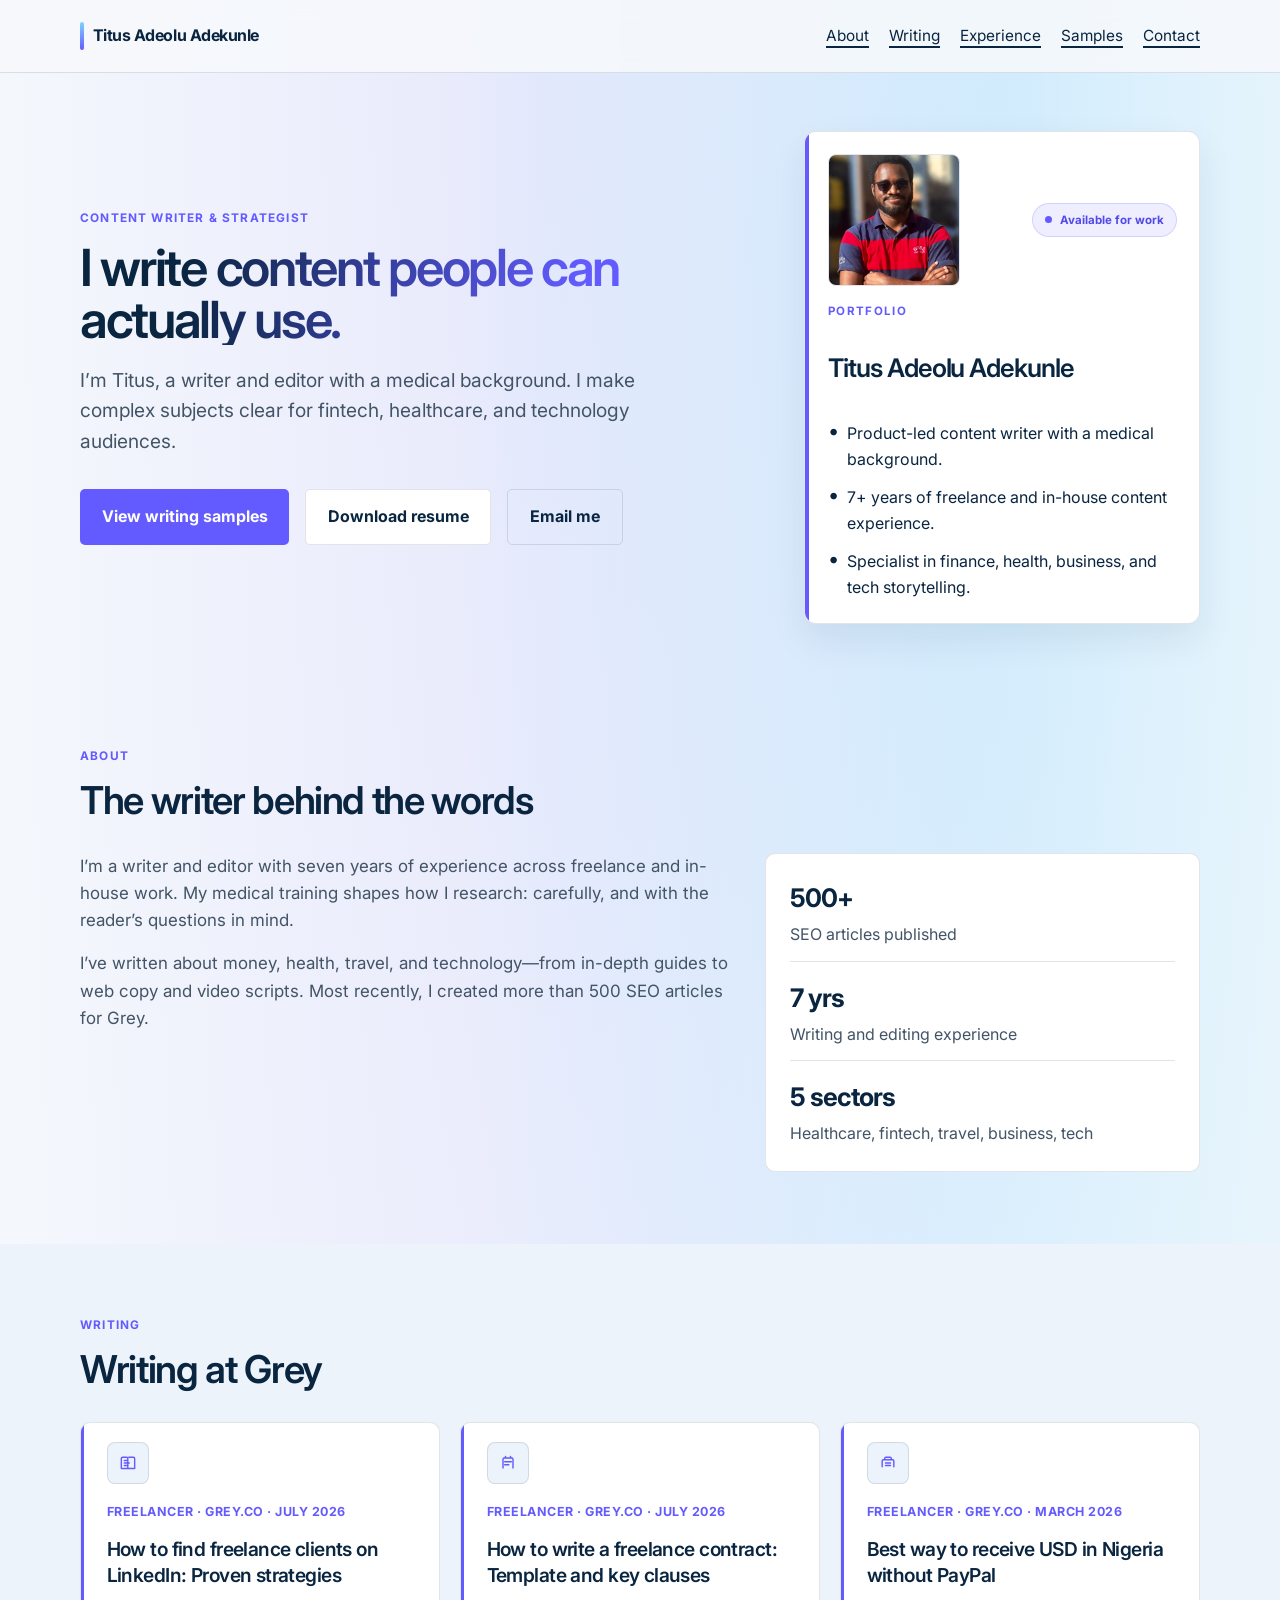
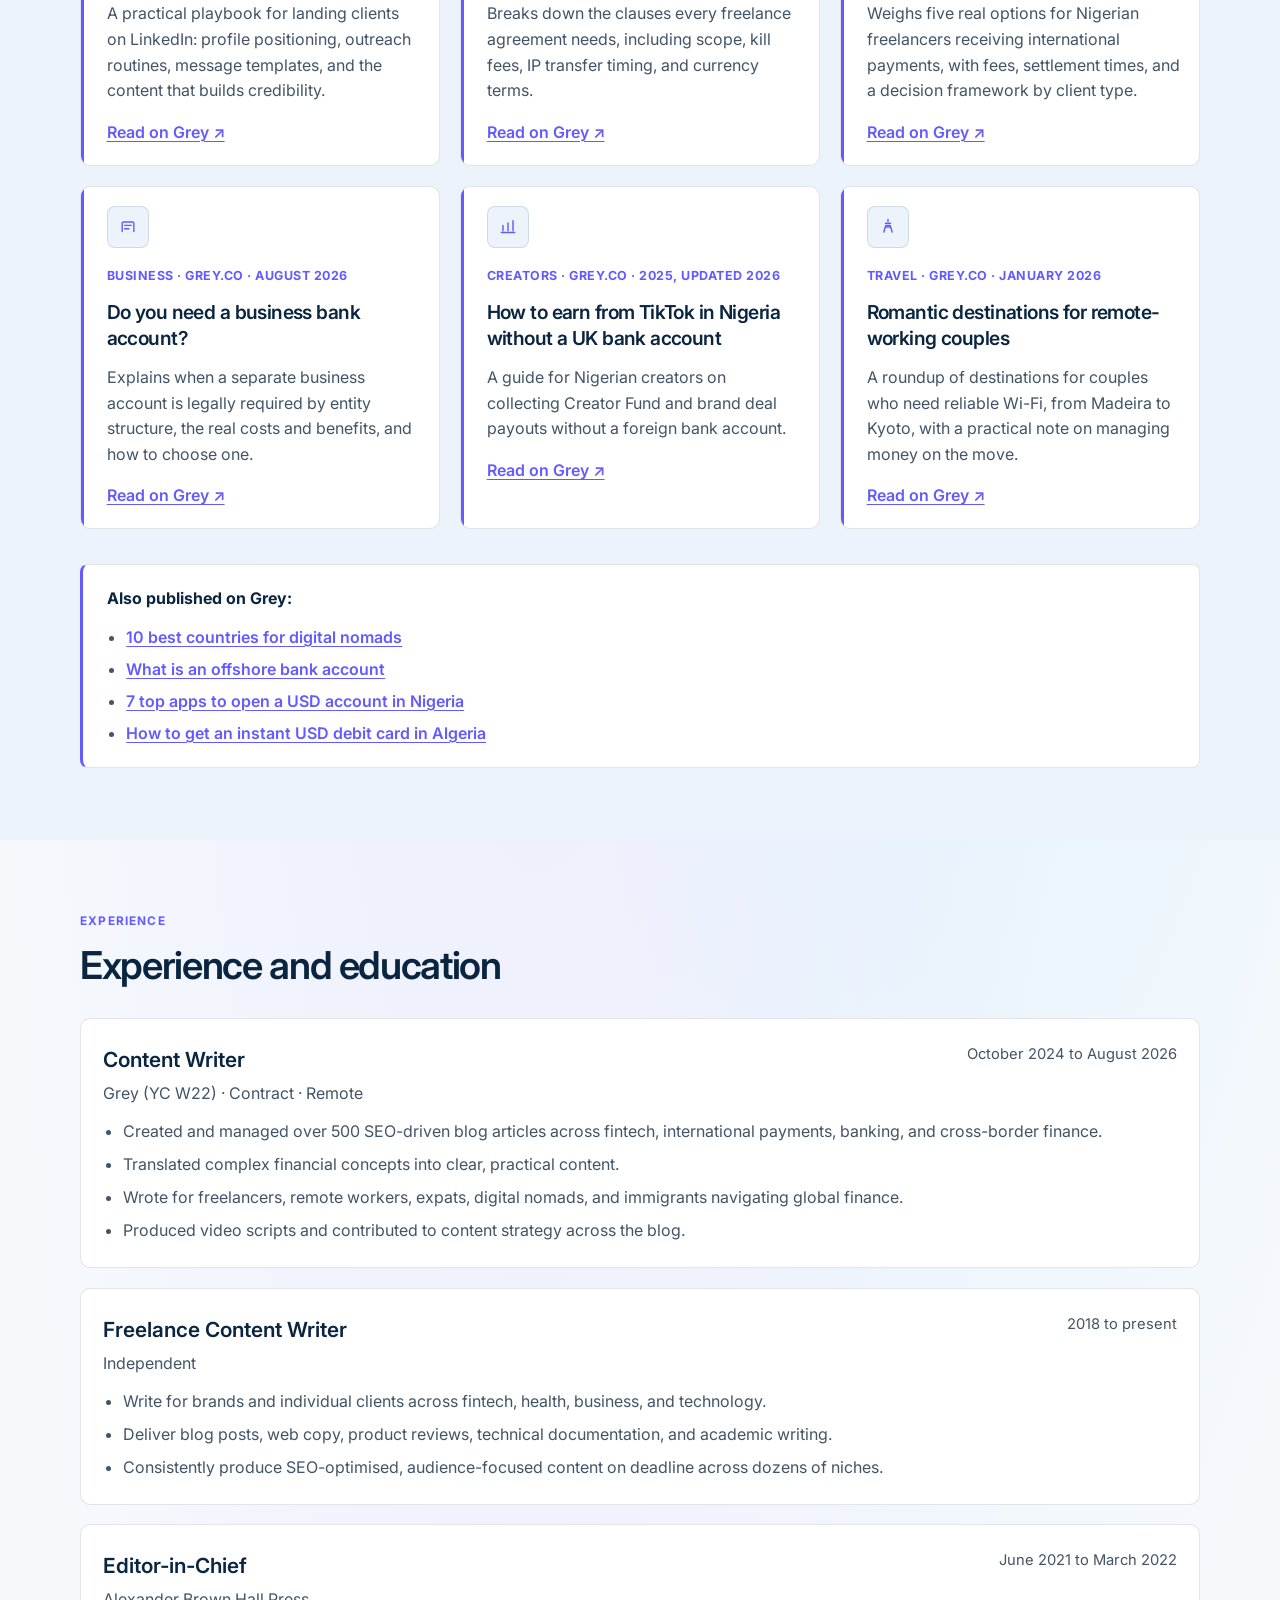
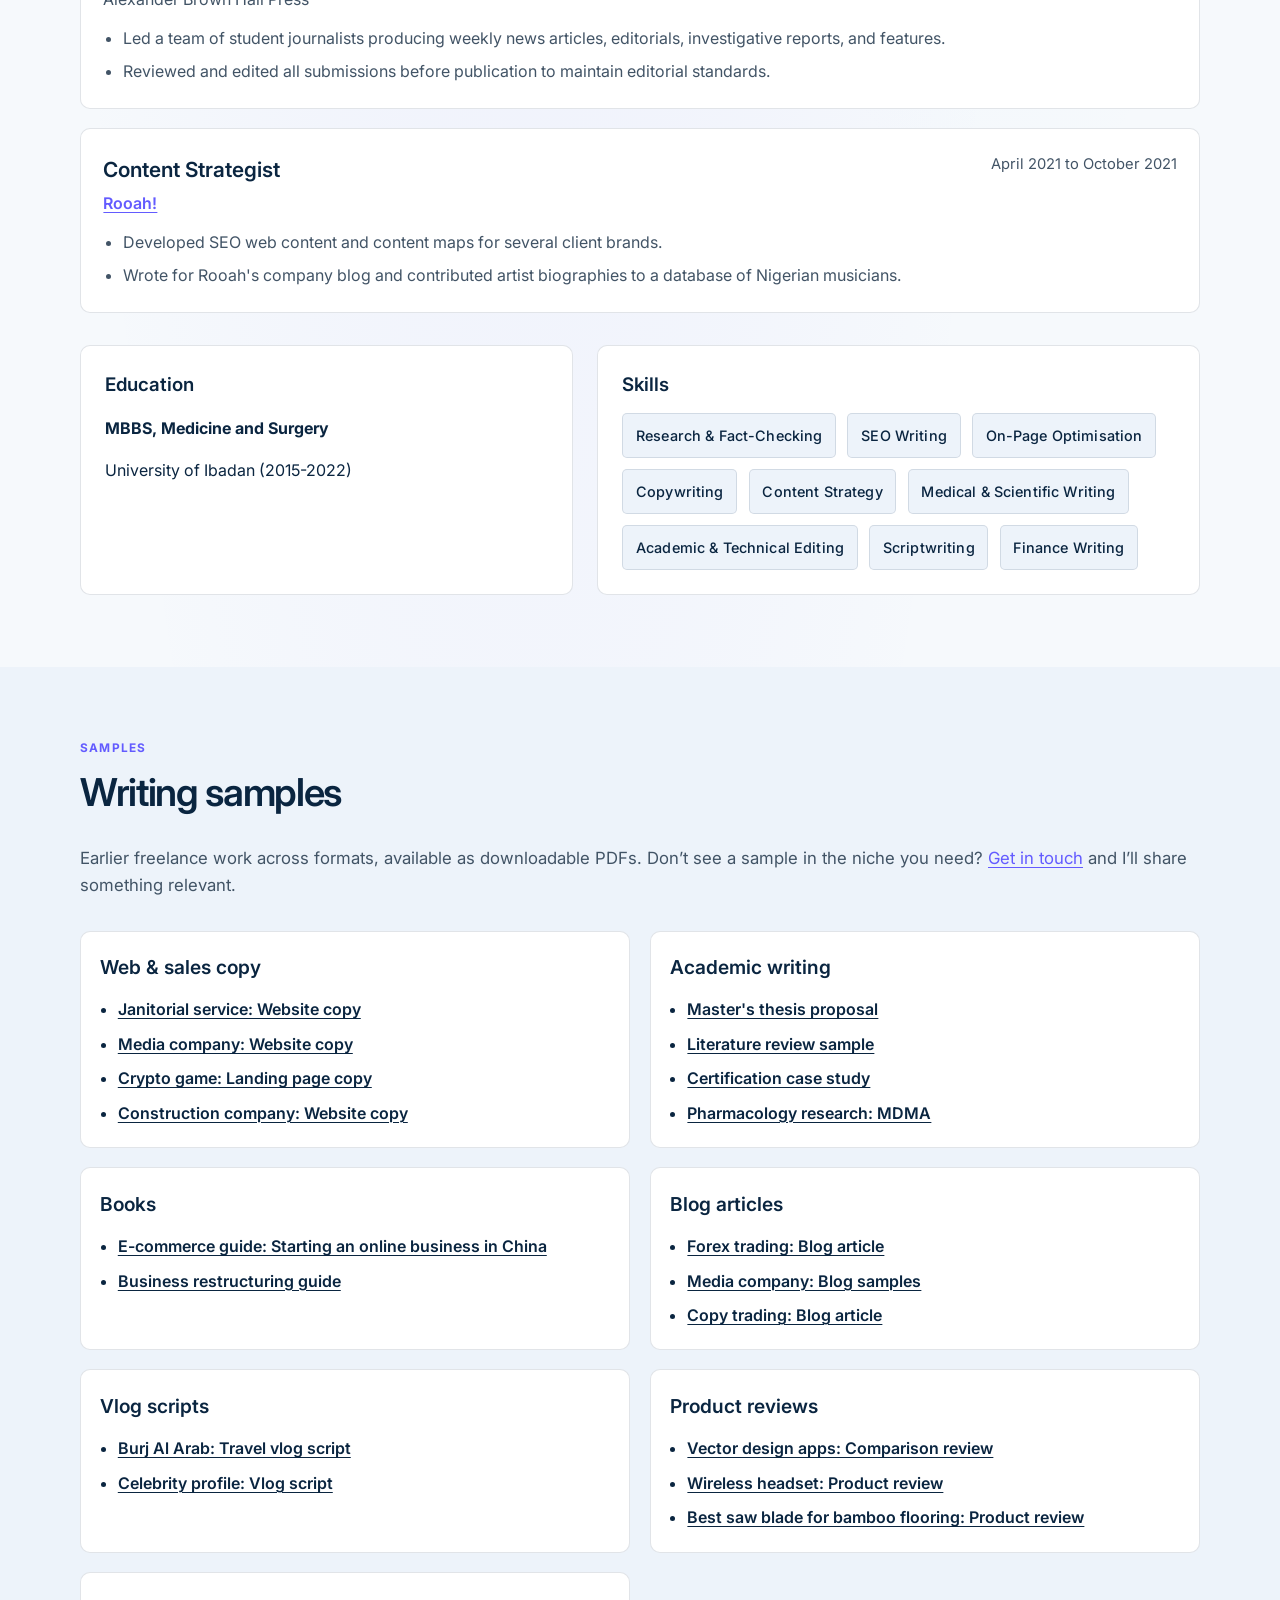
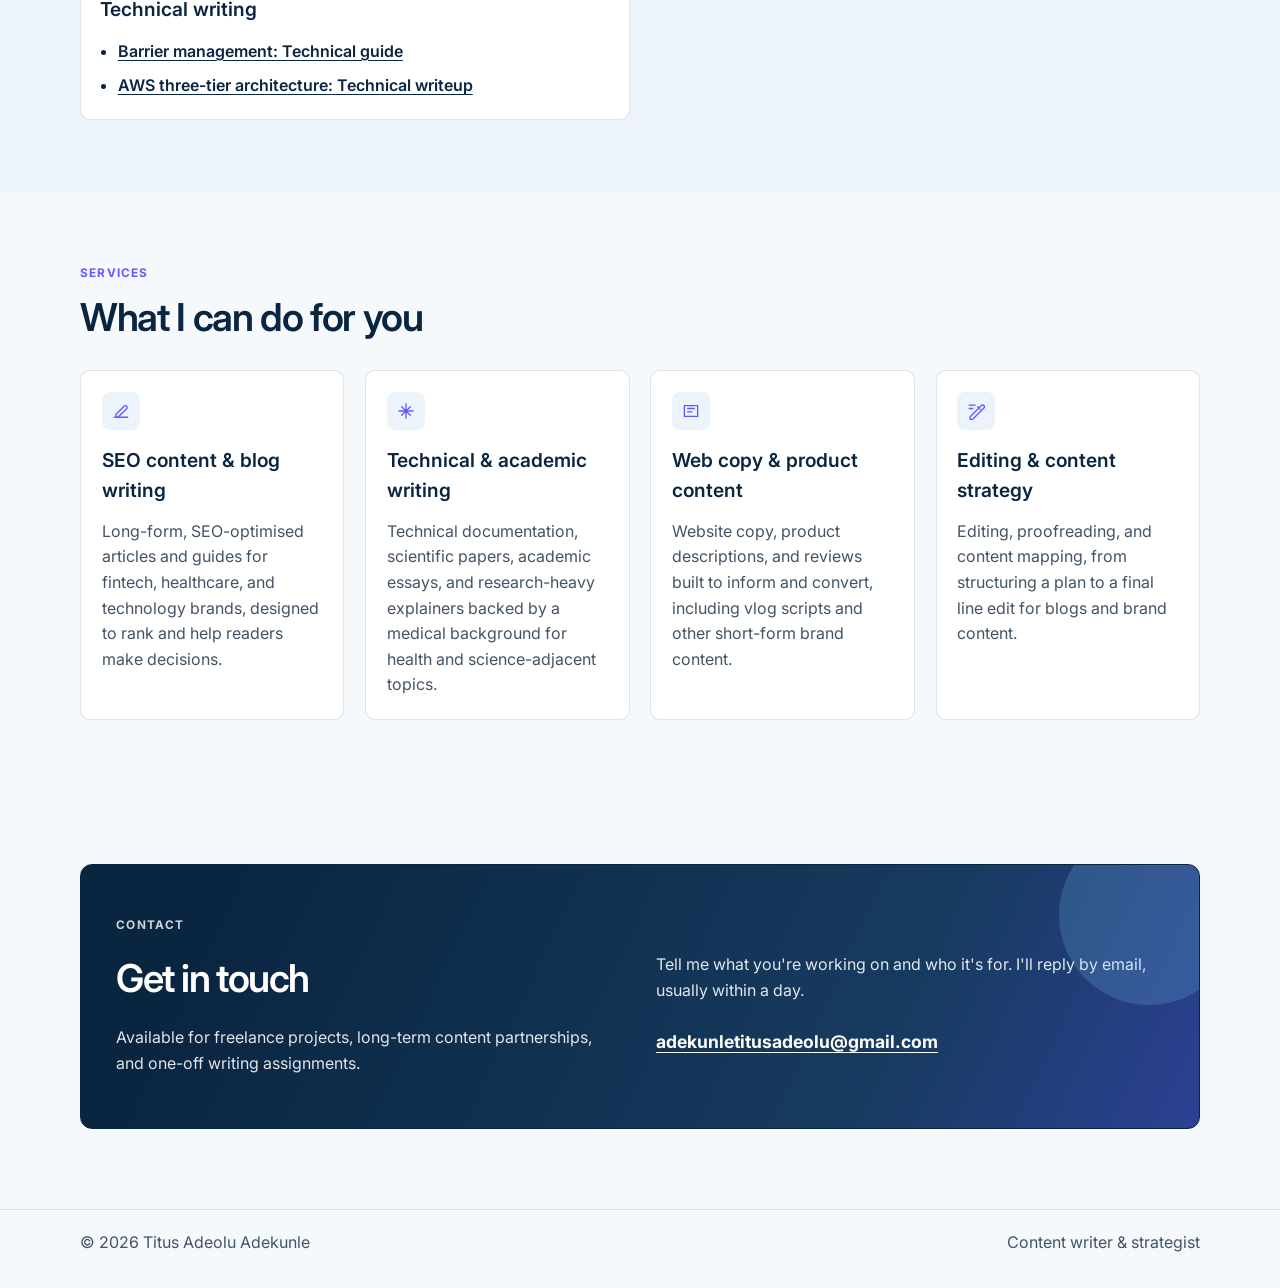
==== index.html @ 2028b2c6 "Apply Stripe Gradient portfolio design Co-authored-by: Copilot <223556219+Copilot@users.noreply.gith" ====
<!DOCTYPE html>
<html lang="en">
  <head>
    <meta charset="UTF-8" />
    <meta name="viewport" content="width=device-width, initial-scale=1.0" />
    <meta
      name="description"
      content="Portfolio of Titus Adeolu Adekunle, a writer and editor with a medical background creating clear content for fintech, healthcare, and technology audiences."
    />
    <title>Titus Adeolu Adekunle | Portfolio</title>
    <link rel="preconnect" href="https://fonts.googleapis.com" />
    <link rel="preconnect" href="https://fonts.gstatic.com" crossorigin />
    <link
      href="https://fonts.googleapis.com/css2?family=Inter:wght@400;500;600;700;800&display=swap"
      rel="stylesheet"
    />
    <link rel="stylesheet" href="styles.css" />
  </head>
  <body>
    <header class="site-header">
      <nav class="container nav" aria-label="Main navigation">
        <a href="#top" class="brand">Titus Adeolu Adekunle</a>
        <div class="nav-links">
          <a href="#about">About</a>
          <a href="#bylines">Writing</a>
          <a href="#experience">Experience</a>
          <a href="#samples">Samples</a>
          <a href="#contact">Contact</a>
        </div>
      </nav>
    </header>

    <main id="top">
      <section class="hero">
        <div class="container hero-grid">
          <div class="hero-copy">
            <p class="eyebrow">Content writer &amp; strategist</p>
            <h1>I write content people can actually use.</h1>
            <p class="lede">
              I’m Titus, a writer and editor with a medical background. I make
              complex subjects clear for fintech, healthcare, and technology audiences.
            </p>
            <div class="actions">
              <a class="button primary" href="#samples">View writing samples</a>
              <a class="button secondary" href="assets/resume.pdf" download="Titus-Adeolu-Adekunle-Resume.pdf">Download resume</a>
              <a class="button tertiary" href="mailto:adekunletitusadeolu@gmail.com">Email me</a>
            </div>
          </div>

          <aside class="hero-card profile-card" aria-label="Writer profile summary">
            <div class="profile-top">
              <div class="profile-image-wrap">
                <img
                  src="assets/profile.jpg"
                  alt="Portrait of Titus Adeolu Adekunle"
                />
              </div>
              <div class="profile-badge">Available for work</div>
            </div>
            <p class="card-label">Portfolio</p>
            <h2>Titus Adeolu Adekunle</h2>
            <ul>
              <li>Product-led content writer with a medical background.</li>
              <li>7+ years of freelance and in-house content experience.</li>
              <li>Specialist in finance, health, business, and tech storytelling.</li>
            </ul>
          </aside>
        </div>
      </section>

      <section id="about" class="section">
        <div class="container">
          <div class="section-heading">
            <p class="eyebrow">About</p>
            <h2>The writer behind the words</h2>
          </div>

          <div class="about-grid">
            <div>
              <p>
                I’m a writer and editor with seven years of experience across
                freelance and in-house work. My medical training shapes how I
                research: carefully, and with the reader’s questions in mind.
              </p>
              <p>
                I’ve written about money, health, travel, and technology—from
                in-depth guides to web copy and video scripts. Most recently, I
                created more than 500 SEO articles for Grey.
              </p>
            </div>

            <div class="stats-panel">
              <div class="stat">
                <strong>500+</strong>
                <span>SEO articles published</span>
              </div>
              <div class="stat">
                <strong>7 yrs</strong>
                <span>Writing and editing experience</span>
              </div>
              <div class="stat">
                <strong>5 sectors</strong>
                <span>Healthcare, fintech, travel, business, tech</span>
              </div>
            </div>
          </div>
        </div>
      </section>

      <section id="bylines" class="section muted">
        <div class="container">
          <div class="section-heading">
            <p class="eyebrow">Writing</p>
            <h2>Writing at Grey</h2>
          </div>

          <div class="article-grid">
            <article class="article-card">
              <div class="article-icon" aria-hidden="true">
                <svg viewBox="0 0 24 24" role="img" aria-hidden="true"><path d="M4 18.5V6.5A1.5 1.5 0 0 1 5.5 5h4.75A1.5 1.5 0 0 1 11.75 6.5v12m-7.25 0h15.5M7.5 9h4m-4 3h6m-6 3h4.5M13 5h5.5A1.5 1.5 0 0 1 20 6.5v12h-7"/></svg>
              </div>
              <span class="meta">Freelancer · Grey.co · July 2026</span>
              <h3>How to find freelance clients on LinkedIn: Proven strategies</h3>
              <p>
                A practical playbook for landing clients on LinkedIn: profile
                positioning, outreach routines, message templates, and the content
                that builds credibility.
              </p>
              <a href="https://grey.co/blog/find-freelance-clients-linkedin" target="_blank" rel="noreferrer">Read on Grey ↗</a>
            </article>

            <article class="article-card">
              <div class="article-icon" aria-hidden="true">
                <svg viewBox="0 0 24 24" role="img" aria-hidden="true"><path d="M6 18V7.5A1.5 1.5 0 0 1 7.5 6h9A1.5 1.5 0 0 1 18 7.5V18M8 10.5h8M8 14h5M9 6V4m6 2V4"/></svg>
              </div>
              <span class="meta">Freelancer · Grey.co · July 2026</span>
              <h3>How to write a freelance contract: Template and key clauses</h3>
              <p>
                Breaks down the clauses every freelance agreement needs, including
                scope, kill fees, IP transfer timing, and currency terms.
              </p>
              <a href="https://grey.co/blog/freelance-contract-guide" target="_blank" rel="noreferrer">Read on Grey ↗</a>
            </article>

            <article class="article-card">
              <div class="article-icon" aria-hidden="true">
                <svg viewBox="0 0 24 24" role="img" aria-hidden="true"><path d="M5 16.5V9.5A1.5 1.5 0 0 1 6.5 8h11A1.5 1.5 0 0 1 19 9.5v7M8 8V6.5A1.5 1.5 0 0 1 9.5 5h5A1.5 1.5 0 0 1 16 6.5V8M9 12h6m-6 3h6"/></svg>
              </div>
              <span class="meta">Freelancer · Grey.co · March 2026</span>
              <h3>Best way to receive USD in Nigeria without PayPal</h3>
              <p>
                Weighs five real options for Nigerian freelancers receiving
                international payments, with fees, settlement times, and a decision
                framework by client type.
              </p>
              <a href="https://grey.co/blog/best-way-to-receive-usd-in-nigeria-without-paypal" target="_blank" rel="noreferrer">Read on Grey ↗</a>
            </article>

            <article class="article-card">
              <div class="article-icon" aria-hidden="true">
                <svg viewBox="0 0 24 24" role="img" aria-hidden="true"><path d="M5 17.5V7.5A1.5 1.5 0 0 1 6.5 6h11A1.5 1.5 0 0 1 19 7.5v10M8 10h8M8 14h5"/></svg>
              </div>
              <span class="meta">Business · Grey.co · August 2026</span>
              <h3>Do you need a business bank account?</h3>
              <p>
                Explains when a separate business account is legally required by
                entity structure, the real costs and benefits, and how to choose
                one.
              </p>
              <a href="https://grey.co/blog/do-you-need-business-bank-account" target="_blank" rel="noreferrer">Read on Grey ↗</a>
            </article>

            <article class="article-card">
              <div class="article-icon" aria-hidden="true">
                <svg viewBox="0 0 24 24" role="img" aria-hidden="true"><path d="M6 16.5V10m6 6.5V7m6 9.5V4.5M4 18.5h16"/></svg>
              </div>
              <span class="meta">Creators · Grey.co · 2025, updated 2026</span>
              <h3>How to earn from TikTok in Nigeria without a UK bank account</h3>
              <p>
                A guide for Nigerian creators on collecting Creator Fund and brand
                deal payouts without a foreign bank account.
              </p>
              <a href="https://grey.co/blog/earn-from-tiktok-in-nigeria-without-a-uk-bank-account" target="_blank" rel="noreferrer">Read on Grey ↗</a>
            </article>

            <article class="article-card">
              <div class="article-icon" aria-hidden="true">
                <svg viewBox="0 0 24 24" role="img" aria-hidden="true"><path d="M7 18l2.5-8h5L17 18M9 12h6M12 5V3m-3 4.5h6"/></svg>
              </div>
              <span class="meta">Travel · Grey.co · January 2026</span>
              <h3>Romantic destinations for remote-working couples</h3>
              <p>
                A roundup of destinations for couples who need reliable Wi-Fi,
                from Madeira to Kyoto, with a practical note on managing money on
                the move.
              </p>
              <a href="https://grey.co/blog/romantic-destinations-for-remote-working-couples" target="_blank" rel="noreferrer">Read on Grey ↗</a>
            </article>
          </div>

          <div class="publication-links">
            <p>Also published on Grey:</p>
            <ul>
              <li><a href="https://grey.co/blog/best-countries-digital-nomads" target="_blank" rel="noreferrer">10 best countries for digital nomads</a></li>
              <li><a href="https://grey.co/blog/what-is-an-offshore-account" target="_blank" rel="noreferrer">What is an offshore bank account</a></li>
              <li><a href="https://grey.co/blog/best-dollar-account-apps-in-nigeria-compared" target="_blank" rel="noreferrer">7 top apps to open a USD account in Nigeria</a></li>
              <li><a href="https://grey.co/blog/how-to-get-an-instant-usd-debit-card-in-algeria" target="_blank" rel="noreferrer">How to get an instant USD debit card in Algeria</a></li>
            </ul>
          </div>
        </div>
      </section>

      <section id="experience" class="section">
        <div class="container">
          <div class="section-heading">
            <p class="eyebrow">Experience</p>
            <h2>Experience and education</h2>
          </div>

          <div class="timeline">
            <article class="timeline-item">
              <div class="timeline-header">
                <div>
                  <h3>Content Writer</h3>
                  <p>Grey (YC W22) · Contract · Remote</p>
                </div>
                <span>October 2024 to August 2026</span>
              </div>
              <ul>
                <li>Created and managed over 500 SEO-driven blog articles across fintech, international payments, banking, and cross-border finance.</li>
                <li>Translated complex financial concepts into clear, practical content.</li>
                <li>Wrote for freelancers, remote workers, expats, digital nomads, and immigrants navigating global finance.</li>
                <li>Produced video scripts and contributed to content strategy across the blog.</li>
              </ul>
            </article>

            <article class="timeline-item">
              <div class="timeline-header">
                <div>
                  <h3>Freelance Content Writer</h3>
                  <p>Independent</p>
                </div>
                <span>2018 to present</span>
              </div>
              <ul>
                <li>Write for brands and individual clients across fintech, health, business, and technology.</li>
                <li>Deliver blog posts, web copy, product reviews, technical documentation, and academic writing.</li>
                <li>Consistently produce SEO-optimised, audience-focused content on deadline across dozens of niches.</li>
              </ul>
            </article>

            <article class="timeline-item">
              <div class="timeline-header">
                <div>
                  <h3>Editor-in-Chief</h3>
                  <p>Alexander Brown Hall Press</p>
                </div>
                <span>June 2021 to March 2022</span>
              </div>
              <ul>
                <li>Led a team of student journalists producing weekly news articles, editorials, investigative reports, and features.</li>
                <li>Reviewed and edited all submissions before publication to maintain editorial standards.</li>
              </ul>
            </article>

            <article class="timeline-item">
              <div class="timeline-header">
                <div>
                  <h3>Content Strategist</h3>
                  <p><a href="https://rooah.net/" target="_blank" rel="noreferrer">Rooah!</a></p>
                </div>
                <span>April 2021 to October 2021</span>
              </div>
              <ul>
                <li>Developed SEO web content and content maps for several client brands.</li>
                <li>Wrote for Rooah's company blog and contributed artist biographies to a database of Nigerian musicians.</li>
              </ul>
            </article>
          </div>

          <div class="education-grid">
            <div>
              <h3>Education</h3>
              <p><strong>MBBS, Medicine and Surgery</strong></p>
              <p>University of Ibadan (2015-2022)</p>
            </div>
            <div class="skills-panel">
              <h3>Skills</h3>
              <div class="tag-list">
                <span>Research &amp; Fact-Checking</span>
                <span>SEO Writing</span>
                <span>On-Page Optimisation</span>
                <span>Copywriting</span>
                <span>Content Strategy</span>
                <span>Medical &amp; Scientific Writing</span>
                <span>Academic &amp; Technical Editing</span>
                <span>Scriptwriting</span>
                <span>Finance Writing</span>
              </div>
            </div>
          </div>
        </div>
      </section>

      <section id="samples" class="section muted">
        <div class="container">
          <div class="section-heading">
            <p class="eyebrow">Samples</p>
            <h2>Writing samples</h2>
          </div>

          <p class="samples-intro">
            Earlier freelance work across formats, available as downloadable PDFs.
            Don’t see a sample in the niche you need?
            <a href="#contact">Get in touch</a> and I’ll share something relevant.
          </p>

          <div class="sample-columns">
            <div class="sample-group">
              <h3>Web &amp; sales copy</h3>
              <ul>
                <li><a href="https://2576a780-400b-4d87-8ac1-bfe70f82f443.filesusr.com/ugd/6cc49d_31d6e1fe45814f3b9604515e34655c3c.pdf" target="_blank" rel="noreferrer">Janitorial service: Website copy</a></li>
                <li><a href="https://2576a780-400b-4d87-8ac1-bfe70f82f443.filesusr.com/ugd/6cc49d_2d2de807876940ae8221710ce22aeaf8.pdf" target="_blank" rel="noreferrer">Media company: Website copy</a></li>
                <li><a href="https://2576a780-400b-4d87-8ac1-bfe70f82f443.filesusr.com/ugd/6cc49d_be2002cacd624263b0ac36e90186b09f.pdf" target="_blank" rel="noreferrer">Crypto game: Landing page copy</a></li>
                <li><a href="https://2576a780-400b-4d87-8ac1-bfe70f82f443.filesusr.com/ugd/6cc49d_62cac4f91e024a7b9f0dc22a2345b3fd.pdf" target="_blank" rel="noreferrer">Construction company: Website copy</a></li>
              </ul>
            </div>

            <div class="sample-group">
              <h3>Academic writing</h3>
              <ul>
                <li><a href="https://2576a780-400b-4d87-8ac1-bfe70f82f443.filesusr.com/ugd/6cc49d_238cf14afb0d41648a355e990cb223d0.pdf" target="_blank" rel="noreferrer">Master's thesis proposal</a></li>
                <li><a href="https://2576a780-400b-4d87-8ac1-bfe70f82f443.filesusr.com/ugd/6cc49d_05ce827a7fe74ec9a23931cd4d1b759b.pdf" target="_blank" rel="noreferrer">Literature review sample</a></li>
                <li><a href="https://2576a780-400b-4d87-8ac1-bfe70f82f443.filesusr.com/ugd/6cc49d_5e2dc0d248924e8a945a0af9523ad88b.pdf" target="_blank" rel="noreferrer">Certification case study</a></li>
                <li><a href="https://2576a780-400b-4d87-8ac1-bfe70f82f443.filesusr.com/ugd/6cc49d_98e336c7cb5744a8932bf694208e3081.pdf" target="_blank" rel="noreferrer">Pharmacology research: MDMA</a></li>
              </ul>
            </div>

            <div class="sample-group">
              <h3>Books</h3>
              <ul>
                <li><a href="https://2576a780-400b-4d87-8ac1-bfe70f82f443.filesusr.com/ugd/6cc49d_8979e50d85454091bc2ba26efbbb2972.pdf" target="_blank" rel="noreferrer">E-commerce guide: Starting an online business in China</a></li>
                <li><a href="https://2576a780-400b-4d87-8ac1-bfe70f82f443.filesusr.com/ugd/6cc49d_f0782c46fb394ade926fb2920d6db0fe.pdf" target="_blank" rel="noreferrer">Business restructuring guide</a></li>
              </ul>
            </div>

            <div class="sample-group">
              <h3>Blog articles</h3>
              <ul>
                <li><a href="https://2576a780-400b-4d87-8ac1-bfe70f82f443.filesusr.com/ugd/6cc49d_988d31fe5401406eb9179a67beb31817.pdf" target="_blank" rel="noreferrer">Forex trading: Blog article</a></li>
                <li><a href="https://2576a780-400b-4d87-8ac1-bfe70f82f443.filesusr.com/ugd/6cc49d_c799d40844a7466e994a8b1ca3846b20.pdf" target="_blank" rel="noreferrer">Media company: Blog samples</a></li>
                <li><a href="https://2576a780-400b-4d87-8ac1-bfe70f82f443.filesusr.com/ugd/6cc49d_a6a1f4734a054f4b89ffc559728adbe5.pdf" target="_blank" rel="noreferrer">Copy trading: Blog article</a></li>
              </ul>
            </div>

            <div class="sample-group">
              <h3>Vlog scripts</h3>
              <ul>
                <li><a href="https://2576a780-400b-4d87-8ac1-bfe70f82f443.filesusr.com/ugd/6cc49d_7fb6ab6360bb42eb9aea1e34473ea633.pdf" target="_blank" rel="noreferrer">Burj Al Arab: Travel vlog script</a></li>
                <li><a href="https://2576a780-400b-4d87-8ac1-bfe70f82f443.filesusr.com/ugd/6cc49d_229e236df3e64c15b4193699119b8ca2.pdf" target="_blank" rel="noreferrer">Celebrity profile: Vlog script</a></li>
              </ul>
            </div>

            <div class="sample-group">
              <h3>Product reviews</h3>
              <ul>
                <li><a href="https://2576a780-400b-4d87-8ac1-bfe70f82f443.filesusr.com/ugd/6cc49d_f4984b29b8474d5ba99df30a30b0de1e.pdf" target="_blank" rel="noreferrer">Vector design apps: Comparison review</a></li>
                <li><a href="https://2576a780-400b-4d87-8ac1-bfe70f82f443.filesusr.com/ugd/6cc49d_5979c62f0d004f69ba52a28ffc71bd6c.pdf" target="_blank" rel="noreferrer">Wireless headset: Product review</a></li>
                <li><a href="https://2576a780-400b-4d87-8ac1-bfe70f82f443.filesusr.com/ugd/6cc49d_df086d1d54ad4c839f0504d63d3b6114.pdf" target="_blank" rel="noreferrer">Best saw blade for bamboo flooring: Product review</a></li>
              </ul>
            </div>

            <div class="sample-group">
              <h3>Technical writing</h3>
              <ul>
                <li><a href="https://2576a780-400b-4d87-8ac1-bfe70f82f443.filesusr.com/ugd/6cc49d_ec0f1d77a9664180bd5314b5e59ecea7.pdf" target="_blank" rel="noreferrer">Barrier management: Technical guide</a></li>
                <li><a href="https://2576a780-400b-4d87-8ac1-bfe70f82f443.filesusr.com/ugd/6cc49d_e5b4ab6941eb4098a9dacce9e12a5465.pdf" target="_blank" rel="noreferrer">AWS three-tier architecture: Technical writeup</a></li>
              </ul>
            </div>
          </div>
        </div>
      </section>

      <section class="section">
        <div class="container">
          <div class="section-heading">
            <p class="eyebrow">Services</p>
            <h2>What I can do for you</h2>
          </div>

          <div class="service-grid">
            <article class="service-card">
              <div class="service-icon" aria-hidden="true">
                <svg viewBox="0 0 24 24"><path d="M4 19.5h16M6 16l9.8-9.8a2.1 2.1 0 0 1 3 3L9 19H6v-3Z"/></svg>
              </div>
              <h3>SEO content &amp; blog writing</h3>
              <p>
                Long-form, SEO-optimised articles and guides for fintech,
                healthcare, and technology brands, designed to rank and help readers
                make decisions.
              </p>
            </article>

            <article class="service-card">
              <div class="service-icon" aria-hidden="true">
                <svg viewBox="0 0 24 24"><path d="M12 3.5v17m-8.5-8.5h17M6.8 6.8l10.4 10.4m0-10.4L6.8 17.2"/></svg>
              </div>
              <h3>Technical &amp; academic writing</h3>
              <p>
                Technical documentation, scientific papers, academic essays, and
                research-heavy explainers backed by a medical background for health
                and science-adjacent topics.
              </p>
            </article>

            <article class="service-card">
              <div class="service-icon" aria-hidden="true">
                <svg viewBox="0 0 24 24"><path d="M4 5.5h16v13H4zM8 9h8m-8 4h5"/></svg>
              </div>
              <h3>Web copy &amp; product content</h3>
              <p>
                Website copy, product descriptions, and reviews built to inform and
                convert, including vlog scripts and other short-form brand content.
              </p>
            </article>

            <article class="service-card">
              <div class="service-icon" aria-hidden="true">
                <svg viewBox="0 0 24 24"><path d="M5 19 18.5 5.5a2.1 2.1 0 0 1 3 3L8 22H5v-3ZM14 7l3 3M4 5h7M4 9h4"/></svg>
              </div>
              <h3>Editing &amp; content strategy</h3>
              <p>
                Editing, proofreading, and content mapping, from structuring a plan
                to a final line edit for blogs and brand content.
              </p>
            </article>
          </div>
        </div>
      </section>

      <section id="contact" class="section contact-section">
        <div class="container contact-box">
          <div>
            <p class="eyebrow">Contact</p>
            <h2>Get in touch</h2>
            <p>
              Available for freelance projects, long-term content partnerships,
              and one-off writing assignments.
            </p>
          </div>

          <div class="contact-copy">
            <p>Tell me what you're working on and who it's for. I'll reply by email, usually within a day.</p>
            <a href="mailto:adekunletitusadeolu@gmail.com">adekunletitusadeolu@gmail.com</a>
          </div>
        </div>
      </section>
    </main>

    <footer class="site-footer">
      <div class="container footer-inner">
        <span>© 2026 Titus Adeolu Adekunle</span>
        <span>Content writer &amp; strategist</span>
      </div>
    </footer>
  </body>
</html>
---- styles.css ----
:root {
  --bg: #09111b;
  --bg-2: #0f172a;
  --surface: #111b2a;
  --surface-strong: #0d1725;
  --panel: #121f31;
  --text: #e6edf7;
  --muted: #a3b4c9;
  --line: rgba(148, 163, 184, 0.16);
  --primary: #7dd3fc;
  --primary-dark: #38bdf8;
  --accent: #a78bfa;
  --accent-soft: rgba(167, 139, 250, 0.18);
  --highlight: #34d399;
  --shadow: 0 22px 42px rgba(2, 6, 23, 0.5);
}

* {
  box-sizing: border-box;
}

html {
  scroll-behavior: smooth;
}

body {
  margin: 0;
  font-family: "Segoe UI", Arial, sans-serif;
  background:
    radial-gradient(circle at top left, rgba(125, 211, 252, 0.18), transparent 30%),
    radial-gradient(circle at top right, rgba(167, 139, 250, 0.18), transparent 28%),
    var(--bg);
  color: var(--text);
  line-height: 1.6;
}

a {
  color: var(--primary);
  text-decoration: none;
}

a:hover {
  text-decoration: underline;
}

img {
  max-width: 100%;
  display: block;
}

.container {
  width: min(1120px, calc(100% - 2rem));
  margin: 0 auto;
}

.site-header {
  position: sticky;
  top: 0;
  z-index: 10;
  background: rgba(9, 17, 27, 0.8);
  backdrop-filter: blur(12px);
  border-bottom: 1px solid var(--line);
}

.nav {
  display: flex;
  align-items: center;
  justify-content: space-between;
  min-height: 72px;
  gap: 1rem;
}

.brand {
  font-weight: 700;
  color: var(--text);
  letter-spacing: -0.03em;
  position: relative;
  padding-left: 0.8rem;
}

.brand::before {
  content: "";
  position: absolute;
  left: 0;
  top: 50%;
  width: 4px;
  height: 28px;
  transform: translateY(-50%);
  background: linear-gradient(180deg, var(--accent), var(--primary));
  border-radius: 999px;
}

.nav-links {
  display: flex;
  align-items: center;
  gap: 1.25rem;
  flex-wrap: wrap;
}

.nav-links a {
  color: var(--muted);
  font-size: 0.96rem;
}

.nav-links a:hover {
  color: var(--text);
}

.hero {
  padding: 4.8rem 0 3.2rem;
}

.hero-grid {
  display: grid;
  grid-template-columns: 1.4fr 0.8fr;
  gap: 2rem;
  align-items: center;
}

.eyebrow {
  margin: 0 0 0.8rem;
  text-transform: uppercase;
  letter-spacing: 0.14em;
  font-size: 0.74rem;
  font-weight: 700;
  color: var(--primary);
}

.hero-copy h1 {
  margin: 0;
  font-size: clamp(2.5rem, 4vw, 4.6rem);
  line-height: 0.96;
  letter-spacing: -0.06em;
  font-weight: 800;
  max-width: 700px;
}

.lede {
  margin-top: 1.2rem;
  max-width: 620px;
  font-size: 1.2rem;
  color: var(--muted);
}

.actions {
  display: flex;
  gap: 1rem;
  flex-wrap: wrap;
  margin-top: 2rem;
}

.button {
  display: inline-flex;
  align-items: center;
  justify-content: center;
  padding: 0.9rem 1.35rem;
  border-radius: 999px;
  font-weight: 700;
  transition: 0.2s ease;
}

.button:hover {
  text-decoration: none;
  transform: translateY(-1px);
}

.button.primary {
  background: var(--primary);
  color: white;
  box-shadow: var(--shadow);
}

.button.primary:hover {
  background: var(--primary-dark);
}

.button.secondary {
  background: linear-gradient(135deg, var(--primary), var(--accent));
  color: #05121b;
  box-shadow: 0 10px 24px rgba(125, 211, 252, 0.35);
}

.button.tertiary {
  background: rgba(148, 163, 184, 0.08);
  border: 1px solid var(--line);
  color: var(--text);
}

.hero-card {
  background: linear-gradient(180deg, rgba(17, 27, 42, 0.9), rgba(9, 17, 27, 0.95));
  border: 1px solid var(--line);
  border-radius: 26px;
  padding: 1.4rem;
  box-shadow: var(--shadow);
  position: relative;
  overflow: hidden;
}

.hero-card::before {
  content: "";
  position: absolute;
  inset: 0 auto 0 0;
  width: 6px;
  background: linear-gradient(180deg, var(--accent), var(--primary));
}

.profile-card {
  display: grid;
  gap: 1rem;
}

.profile-top {
  display: flex;
  align-items: center;
  justify-content: space-between;
  gap: 1rem;
}

.profile-image-wrap {
  width: 132px;
  height: 132px;
  border-radius: 22px;
  overflow: hidden;
  border: 1px solid rgba(255, 255, 255, 0.15);
  box-shadow: 0 14px 26px rgba(15, 23, 42, 0.35);
}

.profile-image-wrap img {
  width: 100%;
  height: 100%;
  object-fit: cover;
  object-position: center 27%;
  transform: scale(1.28);
  transform-origin: center 27%;
}

.profile-badge {
  display: inline-flex;
  align-items: center;
  gap: 0.45rem;
  background: rgba(52, 211, 153, 0.12);
  color: #bff7d9;
  border: 1px solid rgba(52, 211, 153, 0.25);
  border-radius: 999px;
  padding: 0.4rem 0.75rem;
  font-size: 0.72rem;
  font-weight: 700;
}

.profile-badge::before {
  content: "";
  width: 7px;
  height: 7px;
  border-radius: 50%;
  background: var(--highlight);
  box-shadow: 0 0 0 5px rgba(52, 211, 153, 0.12);
}

.card-label {
  margin: 0 0 0.75rem;
  color: var(--primary);
  text-transform: uppercase;
  letter-spacing: 0.12em;
  font-size: 0.72rem;
  font-weight: 700;
}

.hero-card h2 {
  margin: 0 0 1rem;
  font-size: clamp(1.6rem, 2vw, 2.1rem);
  letter-spacing: -0.04em;
}

.hero-card ul {
  list-style: none;
  margin: 0;
  padding: 0;
  display: grid;
  gap: 0.8rem;
  color: var(--text);
}

.hero-card li {
  padding-left: 1.2rem;
  position: relative;
}

.hero-card li::before {
  content: "•";
  position: absolute;
  left: 0;
  color: var(--primary);
  font-size: 1.3rem;
  line-height: 1;
}

.section {
  padding: 4.5rem 0;
}

.section.muted {
  background: rgba(12, 19, 29, 0.92);
}

.section-heading {
  margin-bottom: 2rem;
}

.section-heading h2 {
  margin: 0;
  font-size: clamp(2rem, 3vw, 2.8rem);
  line-height: 1.1;
  letter-spacing: -0.05em;
}

.about-grid {
  display: grid;
  grid-template-columns: 1.2fr 0.8fr;
  gap: 2rem;
}

.about-grid p {
  margin: 0 0 1rem;
  font-size: 1.06rem;
  color: var(--muted);
}

.stats-panel {
  background: var(--surface);
  border: 1px solid var(--line);
  border-radius: 22px;
  padding: 1.5rem;
  display: grid;
  gap: 1rem;
  box-shadow: var(--shadow);
}

.stat {
  display: grid;
  gap: 0.2rem;
  padding-bottom: 0.8rem;
  border-bottom: 1px solid var(--line);
}

.stat:last-child {
  border-bottom: 0;
  padding-bottom: 0;
}

.stat strong {
  font-size: clamp(1.6rem, 2vw, 2.2rem);
  letter-spacing: -0.04em;
  color: var(--primary);
}

.stat span {
  color: var(--muted);
}

.article-grid {
  display: grid;
  grid-template-columns: repeat(3, minmax(0, 1fr));
  gap: 1.25rem;
}

.article-card {
  position: relative;
  background: linear-gradient(180deg, rgba(17, 27, 42, 0.95), rgba(13, 23, 37, 0.95));
  border: 1px solid var(--line);
  border-radius: 18px;
  padding: 1.2rem 1.2rem 1.2rem 1.6rem;
  box-shadow: 0 12px 28px rgba(2, 6, 23, 0.28);
  overflow: hidden;
  transition: transform 0.2s ease, box-shadow 0.2s ease;
}

.article-card:hover {
  transform: translateY(-3px);
  box-shadow: 0 18px 30px rgba(2, 6, 23, 0.35);
}

.article-card::before {
  content: "";
  position: absolute;
  inset: 0 auto 0 0;
  width: 5px;
  background: linear-gradient(180deg, var(--accent), var(--primary));
}

.article-icon {
  width: 42px;
  height: 42px;
  display: grid;
  place-items: center;
  border-radius: 12px;
  background: linear-gradient(135deg, rgba(125, 211, 252, 0.12), rgba(167, 139, 250, 0.12));
  border: 1px solid rgba(125, 211, 252, 0.18);
  margin-bottom: 0.9rem;
}

.article-icon svg {
  width: 20px;
  height: 20px;
  stroke: var(--primary);
  fill: none;
  stroke-width: 1.7;
  stroke-linecap: round;
  stroke-linejoin: round;
}

.meta {
  display: inline-block;
  margin-bottom: 0.9rem;
  color: var(--primary);
  font-size: 0.78rem;
  font-weight: 700;
  letter-spacing: 0.04em;
  text-transform: uppercase;
}

.article-card h3 {
  margin: 0 0 0.8rem;
  font-size: 1.2rem;
  line-height: 1.35;
  letter-spacing: -0.03em;
}

.article-card p {
  margin: 0 0 1rem;
  color: var(--muted);
}

.publication-links {
  margin-top: 2.2rem;
  padding: 1.3rem 1.5rem;
  border: 1px solid rgba(125, 211, 252, 0.18);
  border-left: 4px solid var(--accent);
  border-radius: 16px;
  background: rgba(8, 13, 21, 0.9);
}

.publication-links p {
  margin: 0 0 0.8rem;
  font-weight: 700;
}

.publication-links ul {
  list-style: disc;
  margin: 0;
  padding-left: 1.2rem;
  color: var(--muted);
  display: grid;
  gap: 0.4rem;
}

.timeline {
  display: grid;
  gap: 1.2rem;
}

.timeline-item {
  background: var(--surface);
  border: 1px solid var(--line);
  border-radius: 18px;
  padding: 1.5rem 1.4rem;
  box-shadow: 0 10px 25px rgba(21, 30, 38, 0.04);
}

.timeline-header {
  display: flex;
  justify-content: space-between;
  gap: 1rem;
  align-items: flex-start;
  margin-bottom: 0.8rem;
}

.timeline-header h3 {
  margin: 0;
  font-size: 1.3rem;
}

.timeline-header p {
  margin: 0.3rem 0 0;
  color: var(--muted);
}

.timeline-header span {
  color: var(--muted);
  font-size: 0.92rem;
  white-space: nowrap;
}

.timeline-item ul {
  margin: 0;
  padding-left: 1.2rem;
  color: var(--muted);
  display: grid;
  gap: 0.45rem;
}

.education-grid {
  display: grid;
  grid-template-columns: 0.9fr 1.1fr;
  gap: 1.5rem;
  margin-top: 2rem;
}

.education-grid > div {
  background: var(--surface);
  border: 1px solid var(--line);
  border-radius: 18px;
  padding: 1.5rem;
}

.education-grid h3 {
  margin-top: 0;
  margin-bottom: 0.8rem;
}

.skills-panel {
  background: linear-gradient(180deg, rgba(17, 27, 42, 0.96), rgba(15, 23, 42, 0.98));
  border: 1px solid rgba(125, 211, 252, 0.18);
  border-radius: 18px;
  padding: 1.5rem;
  box-shadow: 0 14px 26px rgba(2, 6, 23, 0.2);
}

.tag-list {
  display: flex;
  flex-wrap: wrap;
  gap: 0.7rem;
}

.tag-list span {
  border: 1px solid rgba(125, 211, 252, 0.22);
  background: linear-gradient(135deg, rgba(125, 211, 252, 0.08), rgba(167, 139, 250, 0.1));
  padding: 0.62rem 0.8rem;
  border-radius: 999px;
  font-size: 0.9rem;
  color: var(--text);
  font-weight: 600;
  letter-spacing: 0.01em;
}

.samples-intro {
  margin-bottom: 2rem;
  color: var(--muted);
  font-size: 1.05rem;
}

.sample-columns {
  display: grid;
  grid-template-columns: repeat(2, minmax(0, 1fr));
  gap: 1.2rem;
}

.sample-group {
  background: rgba(10, 17, 26, 0.96);
  border: 1px solid rgba(125, 211, 252, 0.18);
  border-radius: 18px;
  padding: 1.3rem 1.2rem;
}

.sample-group h3 {
  margin-top: 0;
  margin-bottom: 0.9rem;
  font-size: 1.2rem;
}

.sample-group ul {
  margin: 0;
  padding-left: 1.1rem;
  display: grid;
  gap: 0.55rem;
}

.sample-group a {
  color: var(--text);
}

.service-grid {
  display: grid;
  grid-template-columns: repeat(4, minmax(0, 1fr));
  gap: 1.3rem;
}

.service-card {
  background: var(--surface);
  border: 1px solid var(--line);
  border-radius: 18px;
  padding: 1.5rem;
  box-shadow: 0 10px 25px rgba(21, 30, 38, 0.04);
}

.service-card h3 {
  margin-top: 0;
  margin-bottom: 0.8rem;
  font-size: 1.2rem;
}

.service-card p {
  margin: 0;
  color: var(--muted);
}

.contact-section {
  padding-bottom: 5rem;
}

.contact-box {
  display: grid;
  grid-template-columns: 1fr 1fr;
  gap: 2rem;
  background: linear-gradient(135deg, rgba(17,27,42,1), rgba(15,23,42,1));
  color: white;
  border-radius: 26px;
  padding: 2.2rem;
  box-shadow: var(--shadow);
  position: relative;
  overflow: hidden;
  border: 1px solid var(--line);
}

.contact-box::before {
  content: "";
  position: absolute;
  width: 180px;
  height: 180px;
  right: -40px;
  top: -40px;
  border-radius: 50%;
  background: rgba(215, 183, 136, 0.18);
}

.contact-box .eyebrow {
  color: rgba(255, 255, 255, 0.8);
}

.contact-box h2 {
  margin: 0;
  font-size: clamp(2rem, 3vw, 2.8rem);
  letter-spacing: -0.04em;
}

.contact-box p {
  margin-top: 1rem;
  color: rgba(255, 255, 255, 0.88);
}

.contact-copy {
  display: flex;
  flex-direction: column;
  justify-content: center;
}

.contact-copy a {
  display: inline-block;
  margin-top: 0.5rem;
  color: white;
  font-weight: 700;
  font-size: 1.1rem;
}

.site-footer {
  padding: 1.3rem 0 2rem;
  border-top: 1px solid var(--line);
  background: rgba(255, 255, 255, 0.5);
}

.footer-inner {
  display: flex;
  justify-content: space-between;
  gap: 1rem;
  flex-wrap: wrap;
  color: var(--muted);
}

@media (max-width: 980px) {
  .hero-grid,
  .about-grid,
  .contact-box,
  .education-grid {
    grid-template-columns: 1fr;
  }

  .article-grid {
    grid-template-columns: repeat(2, minmax(0, 1fr));
  }

  .service-grid {
    grid-template-columns: repeat(2, minmax(0, 1fr));
  }
}

@media (max-width: 640px) {
  .nav {
    padding: 0.8rem 0;
    align-items: flex-start;
    flex-direction: column;
  }

  .nav-links {
    gap: 0.75rem 1rem;
  }

  .hero,
  .section {
    padding: 3rem 0;
  }

  .hero-copy h1 {
    font-size: 2.5rem;
  }

  .article-grid,
  .sample-columns,
  .service-grid {
    grid-template-columns: 1fr;
  }

  .timeline-header {
    flex-direction: column;
  }

  .timeline-header span {
    white-space: normal;
  }
}

/* Stripe Gradient design tokens */
:root {
  --bg: #f6f9fc;
  --bg-2: #edf3fa;
  --surface: #ffffff;
  --surface-strong: #edf3fa;
  --panel: #f6f9fc;
  --text: #0a2540;
  --muted: #425466;
  --line: rgba(10, 37, 64, 0.12);
  --primary: #0a2540;
  --primary-dark: #5149e8;
  --accent: #635bff;
  --accent-soft: rgba(99, 91, 255, 0.1);
  --highlight: #635bff;
  --shadow: 0 16px 36px rgba(10, 37, 64, 0.08);
}

body {
  font-family: Inter, "Segoe UI", Arial, sans-serif;
  background:
    radial-gradient(ellipse at 78% 4%, rgba(128, 211, 255, 0.3), transparent 34rem),
    radial-gradient(ellipse at 42% 0%, rgba(99, 91, 255, 0.1), transparent 38rem),
    var(--bg);
  color: var(--text);
}

h1,
h2,
h3 {
  font-family: Inter, "Segoe UI", Arial, sans-serif;
  font-weight: 600;
}

a {
  color: var(--accent);
  text-decoration: underline;
  text-decoration-thickness: 1px;
  text-underline-offset: 0.2em;
}

a:hover {
  color: var(--primary-dark);
  text-decoration-thickness: 2px;
}

a:focus-visible {
  outline: 3px solid var(--accent);
  outline-offset: 3px;
  border-radius: 2px;
}

.site-header {
  background: rgba(246, 249, 252, 0.88);
  backdrop-filter: blur(8px);
}

.brand,
.brand:hover {
  color: var(--text);
  text-decoration: none;
}

.brand::before {
  background: linear-gradient(180deg, #80d3ff, var(--accent));
  border-radius: 999px;
}

.nav-links a {
  color: var(--text);
  text-decoration-color: var(--primary);
  text-decoration-thickness: 2px;
  text-underline-offset: 0.35em;
}

.nav-links a:hover {
  color: var(--primary);
  text-decoration-color: currentColor;
}

.hero {
  padding-top: 3.6rem;
}

.hero-copy h1 {
  background: linear-gradient(100deg, #0a2540 18%, #635bff 82%);
  background-clip: text;
  -webkit-background-clip: text;
  -webkit-text-fill-color: transparent;
}

.eyebrow {
  color: var(--accent);
  letter-spacing: 0.1em;
}

.hero-copy h1 {
  max-width: 600px;
  font-weight: 600;
  letter-spacing: -0.045em;
  line-height: 1.02;
}

.lede,
.about-grid p,
.article-card p,
.timeline-item ul,
.service-card p,
.samples-intro {
  color: var(--muted);
}

.button {
  border-radius: 5px;
  text-decoration: none;
}

.button:hover {
  text-decoration: none;
}

.button.primary,
.button.primary:hover {
  background: var(--accent);
  color: #ffffff;
  box-shadow: none;
}

.button.secondary {
  background: #ffffff;
  border: 1px solid var(--line);
  color: var(--primary);
  box-shadow: none;
}

.button.tertiary {
  background: transparent;
  border-color: var(--line);
  color: var(--text);
}

.hero-card {
  background: var(--surface);
  border-color: var(--line);
  border-radius: 12px;
  box-shadow: var(--shadow);
}

.hero-card::before {
  width: 4px;
  background: var(--accent);
}

.profile-image-wrap {
  border-radius: 8px;
  border-color: var(--line);
  box-shadow: none;
}

.profile-badge {
  background: var(--accent-soft);
  color: #5149e8;
  border-color: rgba(99, 91, 255, 0.2);
}

.profile-badge::before {
  box-shadow: none;
}

.card-label,
.meta {
  color: var(--accent);
}

.section.muted {
  background: var(--bg-2);
}

.section-heading h2 {
  letter-spacing: -0.035em;
}

.stats-panel,
.article-card,
.timeline-item,
.education-grid > div,
.skills-panel,
.sample-group,
.service-card {
  background: var(--surface);
  border-color: var(--line);
  border-radius: 10px;
  box-shadow: none;
}

.stat strong {
  color: var(--primary);
}

.article-card {
  transition: border-color 0.2s ease;
}

.article-card:hover {
  transform: none;
  border-color: rgba(99, 91, 255, 0.5);
  box-shadow: none;
}

.article-card::before {
  width: 3px;
  background: var(--accent);
}

.article-icon {
  border-radius: 8px;
  background: var(--bg-2);
  border-color: var(--line);
}

.article-icon svg {
  stroke: var(--accent);
}

.article-card a,
.publication-links a,
.timeline-item a,
.sample-group a {
  font-weight: 600;
}

.publication-links {
  border: 1px solid var(--line);
  border-left: 3px solid var(--accent);
  border-radius: 8px;
  background: var(--surface);
}

.tag-list span {
  background: var(--bg-2);
  border-color: var(--line);
  border-radius: 5px;
  color: var(--text);
  font-weight: 500;
}

.sample-group a {
  color: var(--primary);
}

.service-card {
  padding: 1.3rem;
}

.service-icon {
  width: 38px;
  height: 38px;
  display: grid;
  place-items: center;
  margin-bottom: 0.9rem;
  border-radius: 8px;
  background: var(--bg-2);
  color: var(--accent);
}

.service-icon svg {
  width: 20px;
  height: 20px;
  fill: none;
  stroke: currentColor;
  stroke-width: 1.6;
  stroke-linecap: round;
  stroke-linejoin: round;
}

.contact-box {
  background: linear-gradient(115deg, #0a2540 12%, #173b60 72%, #5149e8 145%);
  border-color: #0a2540;
  border-radius: 12px;
  box-shadow: none;
}

.contact-box::before {
  background: rgba(128, 211, 255, 0.18);
}

.contact-copy a {
  color: #fffdf8;
  text-decoration-thickness: 1px;
}

.site-footer {
  background: transparent;
}

@media (max-width: 640px) {
  .hero {
    padding: 1.2rem 0 2.5rem;
  }

  .hero-grid {
    display: flex;
    flex-direction: column;
    align-items: stretch;
    gap: 1.2rem;
  }

  .profile-card {
    order: -1;
    padding: 0;
    background: transparent;
    border: 0;
    box-shadow: none;
  }

  .profile-card::before,
  .profile-card .card-label,
  .profile-card h2,
  .profile-card ul {
    display: none;
  }

  .profile-top {
    justify-content: flex-start;
  }

  .profile-image-wrap {
    width: 88px;
    height: 88px;
  }

  .hero-copy h1 {
    font-size: clamp(2.25rem, 11vw, 2.8rem);
  }

  .actions {
    margin-top: 1.3rem;
    gap: 0.65rem;
  }

  .button {
    padding: 0.75rem 0.95rem;
  }
}
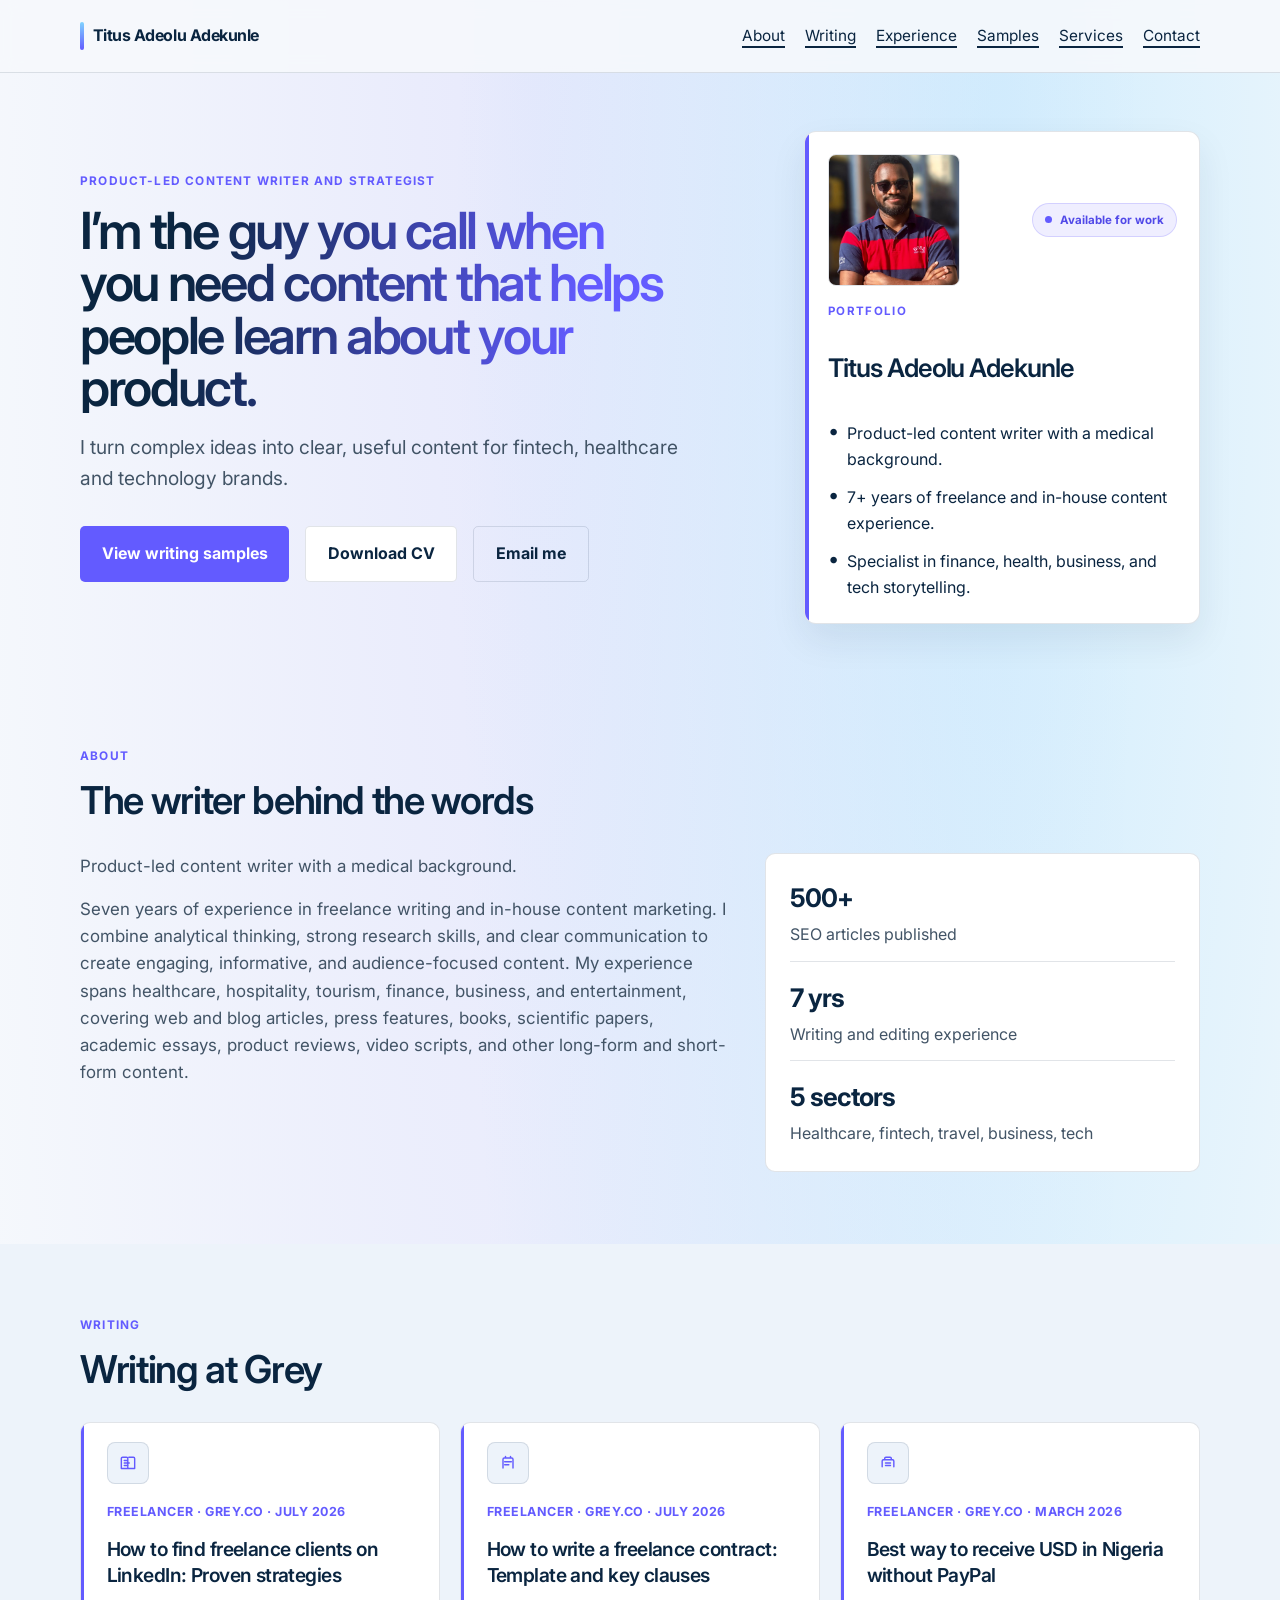
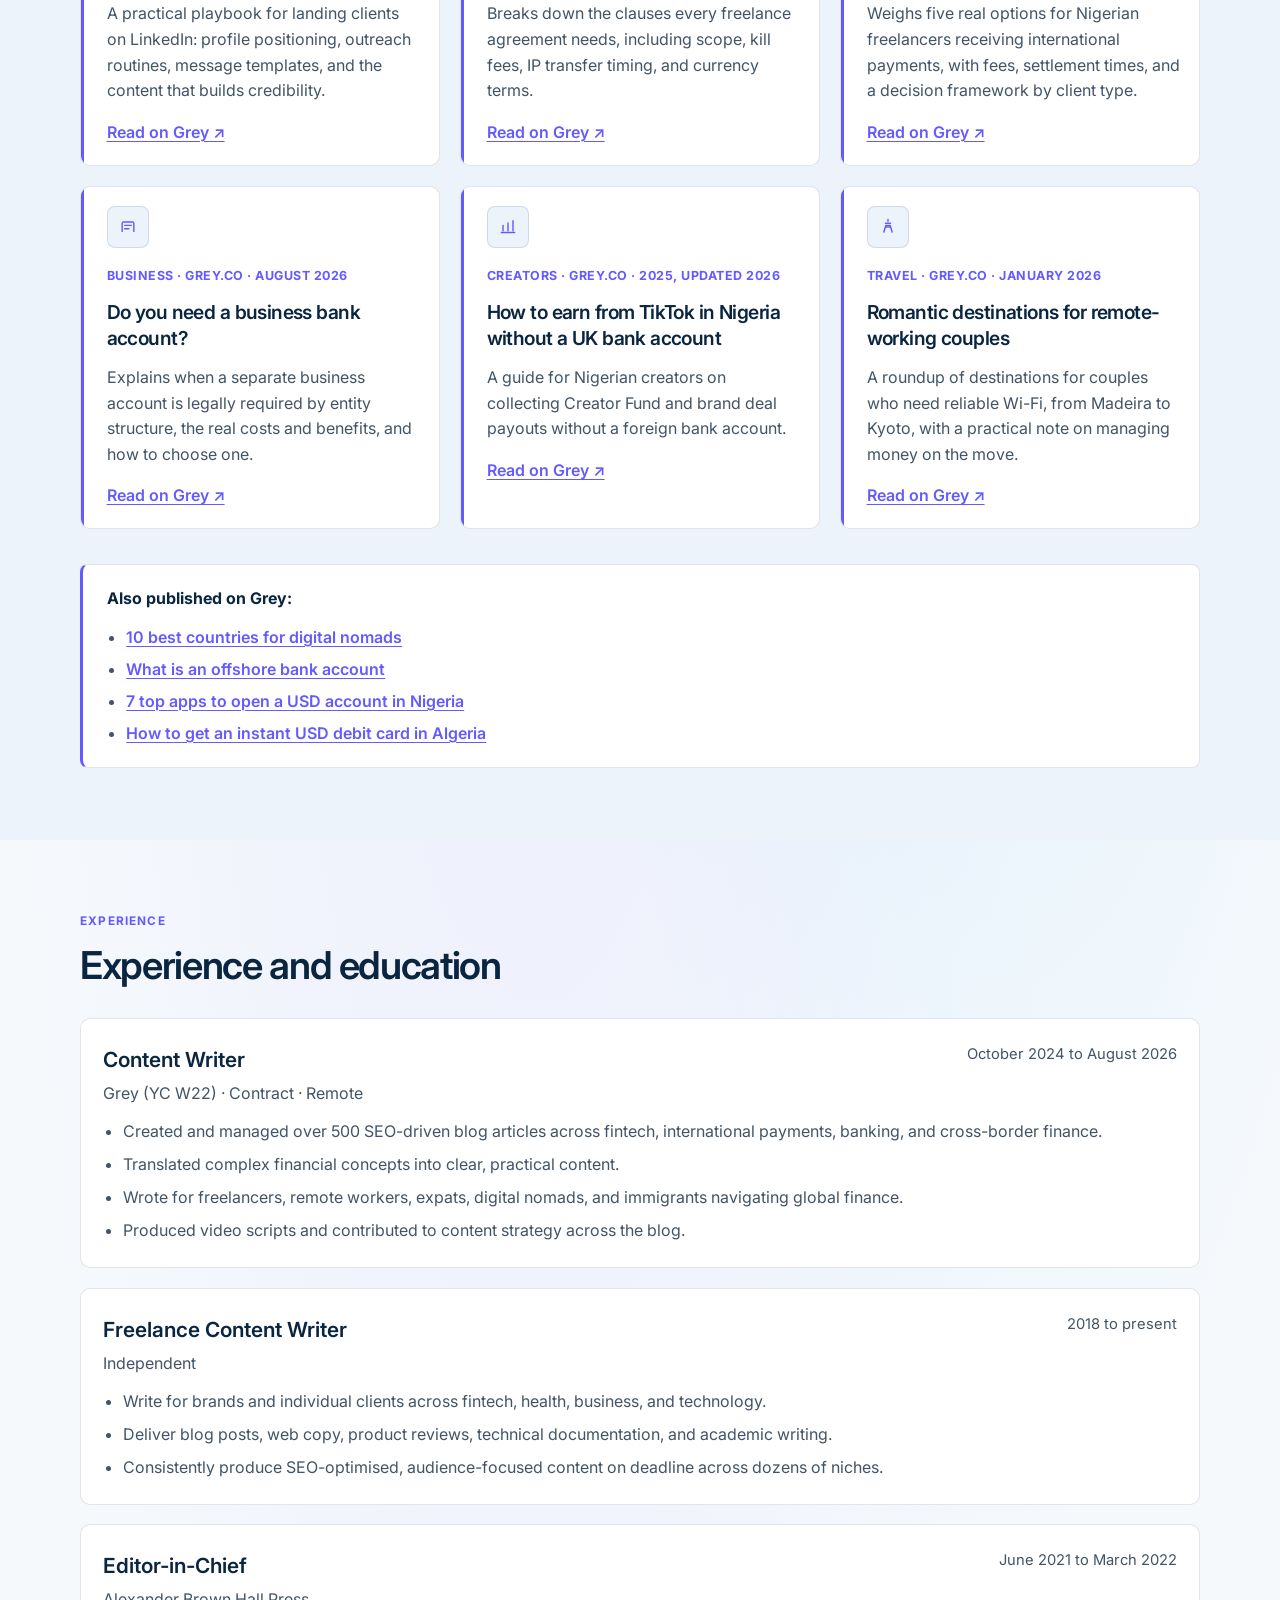
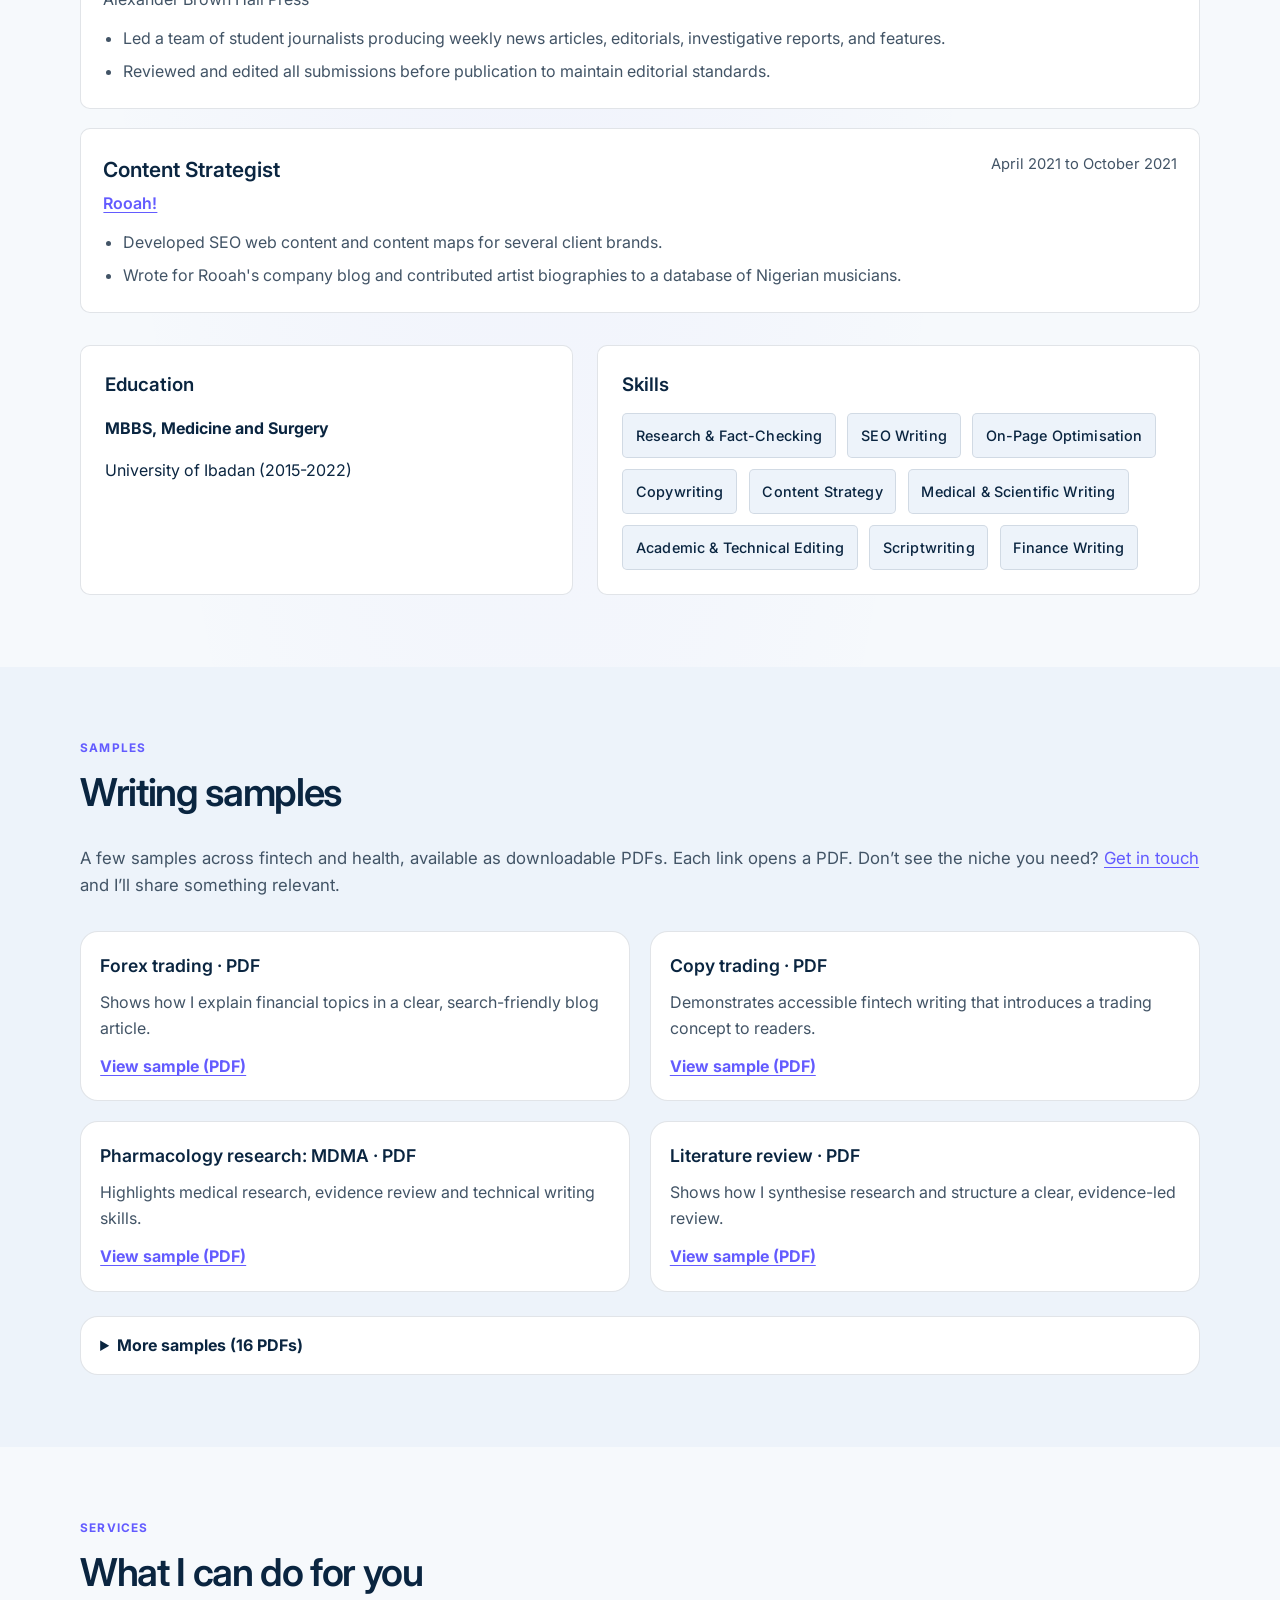
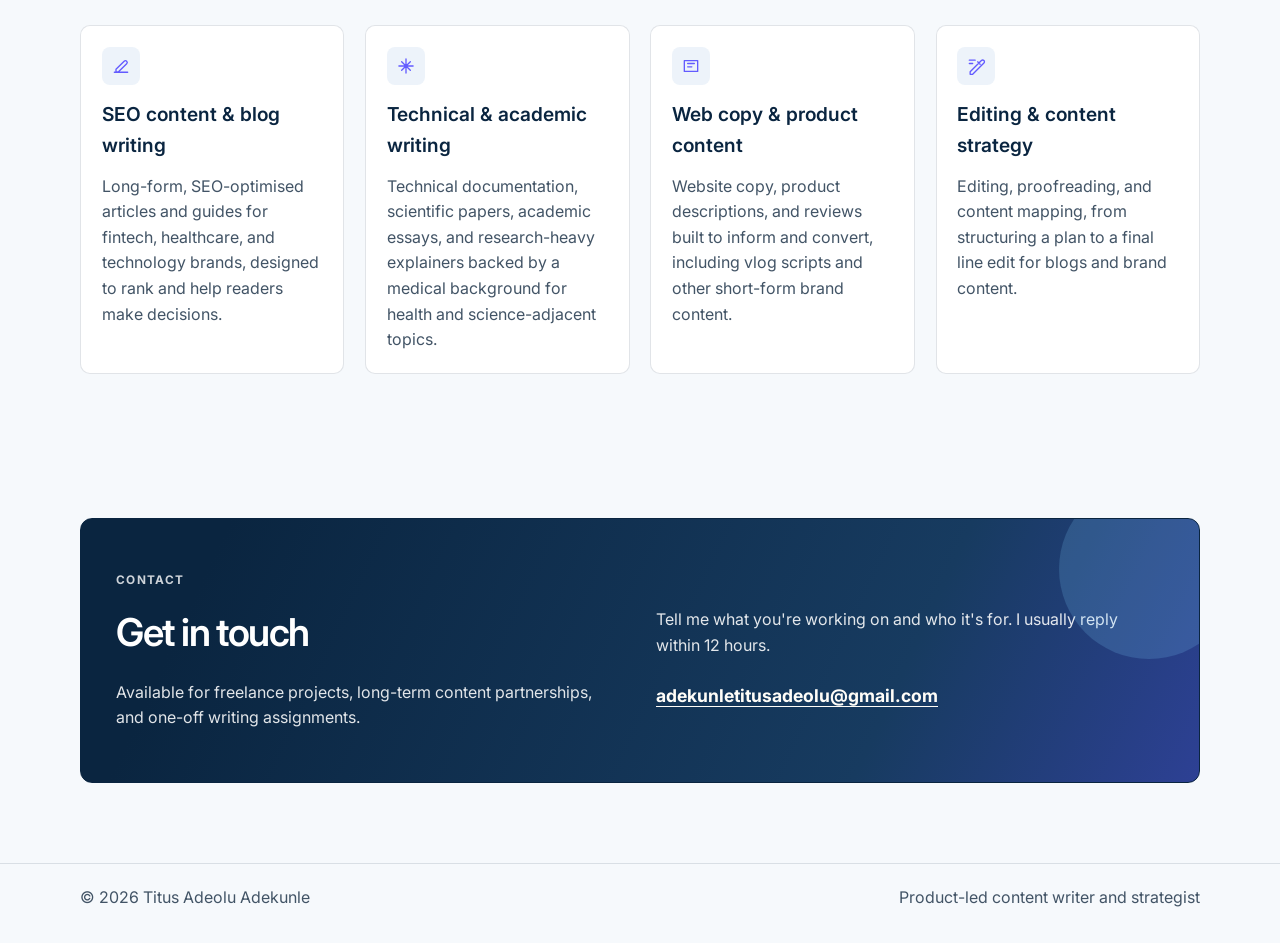
==== commit 04f67d3e: "Improve portfolio sharing and samples Co-authored-by: Copilot <223556219+Copilot@users.noreply.githu" ====
--- a/index.html
+++ b/index.html
@@ -5,9 +5,18 @@
     <meta name="viewport" content="width=device-width, initial-scale=1.0" />
     <meta
       name="description"
-      content="Portfolio of Titus Adeolu Adekunle, a writer and editor with a medical background creating clear content for fintech, healthcare, and technology audiences."
+      content="Portfolio of Titus Adeolu Adekunle, a product-led content writer and strategist specializing in fintech, healthcare, and technology content."
     />
-    <title>Titus Adeolu Adekunle | Portfolio</title>
+    <meta property="og:title" content="Titus Adeolu Adekunle | Product-led content writer and strategist" />
+    <meta
+      property="og:description"
+      content="I turn complex ideas into clear, useful content for fintech, healthcare and technology brands. Explore selected writing samples and 500+ SEO articles."
+    />
+    <meta property="og:type" content="website" />
+    <meta property="og:url" content="https://deoluwaa.github.io/portfolio/" />
+    <meta property="og:image" content="https://deoluwaa.github.io/portfolio/assets/profile.jpg" />
+    <link rel="icon" href="assets/profile.jpg" type="image/jpeg" />
+    <title>Titus Adeolu Adekunle | Product-led content writer and strategist</title>
     <link rel="preconnect" href="https://fonts.googleapis.com" />
     <link rel="preconnect" href="https://fonts.gstatic.com" crossorigin />
     <link
@@ -25,6 +34,7 @@
           <a href="#bylines">Writing</a>
           <a href="#experience">Experience</a>
           <a href="#samples">Samples</a>
+          <a href="#services">Services</a>
           <a href="#contact">Contact</a>
         </div>
       </nav>
@@ -34,15 +44,15 @@
       <section class="hero">
         <div class="container hero-grid">
           <div class="hero-copy">
-            <p class="eyebrow">Content writer &amp; strategist</p>
-            <h1>I write content people can actually use.</h1>
+            <p class="eyebrow">Product-led content writer and strategist</p>
+            <h1>I’m the guy you call when you need content that helps people learn about your product.</h1>
             <p class="lede">
-              I’m Titus, a writer and editor with a medical background. I make
-              complex subjects clear for fintech, healthcare, and technology audiences.
+              I turn complex ideas into clear, useful content for fintech,
+              healthcare and technology brands.
             </p>
             <div class="actions">
               <a class="button primary" href="#samples">View writing samples</a>
-              <a class="button secondary" href="assets/resume.pdf" download="Titus-Adeolu-Adekunle-Resume.pdf">Download resume</a>
+              <a class="button secondary" href="assets/resume.pdf" download="Titus-Adeolu-Adekunle-CV.pdf">Download CV</a>
               <a class="button tertiary" href="mailto:adekunletitusadeolu@gmail.com">Email me</a>
             </div>
           </div>
@@ -78,14 +88,17 @@
           <div class="about-grid">
             <div>
               <p>
-                I’m a writer and editor with seven years of experience across
-                freelance and in-house work. My medical training shapes how I
-                research: carefully, and with the reader’s questions in mind.
-              </p>
-              <p>
-                I’ve written about money, health, travel, and technology—from
-                in-depth guides to web copy and video scripts. Most recently, I
-                created more than 500 SEO articles for Grey.
+                Product-led content writer with a medical background.
+              </p>
+              <p>
+                Seven years of experience in freelance writing and in-house
+                content marketing. I combine analytical thinking, strong research
+                skills, and clear communication to create engaging, informative,
+                and audience-focused content. My experience spans healthcare,
+                hospitality, tourism, finance, business, and entertainment,
+                covering web and blog articles, press features, books, scientific
+                papers, academic essays, product reviews, video scripts, and other
+                long-form and short-form content.
               </p>
             </div>
 
@@ -310,78 +323,100 @@
           </div>
 
           <p class="samples-intro">
-            Earlier freelance work across formats, available as downloadable PDFs.
-            Don’t see a sample in the niche you need?
+            A few samples across fintech and health, available as downloadable PDFs.
+            Each link opens a PDF. Don’t see the niche you need?
             <a href="#contact">Get in touch</a> and I’ll share something relevant.
           </p>
 
-          <div class="sample-columns">
-            <div class="sample-group">
-              <h3>Web &amp; sales copy</h3>
-              <ul>
-                <li><a href="https://2576a780-400b-4d87-8ac1-bfe70f82f443.filesusr.com/ugd/6cc49d_31d6e1fe45814f3b9604515e34655c3c.pdf" target="_blank" rel="noreferrer">Janitorial service: Website copy</a></li>
-                <li><a href="https://2576a780-400b-4d87-8ac1-bfe70f82f443.filesusr.com/ugd/6cc49d_2d2de807876940ae8221710ce22aeaf8.pdf" target="_blank" rel="noreferrer">Media company: Website copy</a></li>
-                <li><a href="https://2576a780-400b-4d87-8ac1-bfe70f82f443.filesusr.com/ugd/6cc49d_be2002cacd624263b0ac36e90186b09f.pdf" target="_blank" rel="noreferrer">Crypto game: Landing page copy</a></li>
-                <li><a href="https://2576a780-400b-4d87-8ac1-bfe70f82f443.filesusr.com/ugd/6cc49d_62cac4f91e024a7b9f0dc22a2345b3fd.pdf" target="_blank" rel="noreferrer">Construction company: Website copy</a></li>
-              </ul>
-            </div>
-
-            <div class="sample-group">
-              <h3>Academic writing</h3>
-              <ul>
-                <li><a href="https://2576a780-400b-4d87-8ac1-bfe70f82f443.filesusr.com/ugd/6cc49d_238cf14afb0d41648a355e990cb223d0.pdf" target="_blank" rel="noreferrer">Master's thesis proposal</a></li>
-                <li><a href="https://2576a780-400b-4d87-8ac1-bfe70f82f443.filesusr.com/ugd/6cc49d_05ce827a7fe74ec9a23931cd4d1b759b.pdf" target="_blank" rel="noreferrer">Literature review sample</a></li>
-                <li><a href="https://2576a780-400b-4d87-8ac1-bfe70f82f443.filesusr.com/ugd/6cc49d_5e2dc0d248924e8a945a0af9523ad88b.pdf" target="_blank" rel="noreferrer">Certification case study</a></li>
-                <li><a href="https://2576a780-400b-4d87-8ac1-bfe70f82f443.filesusr.com/ugd/6cc49d_98e336c7cb5744a8932bf694208e3081.pdf" target="_blank" rel="noreferrer">Pharmacology research: MDMA</a></li>
-              </ul>
-            </div>
-
-            <div class="sample-group">
-              <h3>Books</h3>
-              <ul>
-                <li><a href="https://2576a780-400b-4d87-8ac1-bfe70f82f443.filesusr.com/ugd/6cc49d_8979e50d85454091bc2ba26efbbb2972.pdf" target="_blank" rel="noreferrer">E-commerce guide: Starting an online business in China</a></li>
-                <li><a href="https://2576a780-400b-4d87-8ac1-bfe70f82f443.filesusr.com/ugd/6cc49d_f0782c46fb394ade926fb2920d6db0fe.pdf" target="_blank" rel="noreferrer">Business restructuring guide</a></li>
-              </ul>
-            </div>
-
-            <div class="sample-group">
-              <h3>Blog articles</h3>
-              <ul>
-                <li><a href="https://2576a780-400b-4d87-8ac1-bfe70f82f443.filesusr.com/ugd/6cc49d_988d31fe5401406eb9179a67beb31817.pdf" target="_blank" rel="noreferrer">Forex trading: Blog article</a></li>
-                <li><a href="https://2576a780-400b-4d87-8ac1-bfe70f82f443.filesusr.com/ugd/6cc49d_c799d40844a7466e994a8b1ca3846b20.pdf" target="_blank" rel="noreferrer">Media company: Blog samples</a></li>
-                <li><a href="https://2576a780-400b-4d87-8ac1-bfe70f82f443.filesusr.com/ugd/6cc49d_a6a1f4734a054f4b89ffc559728adbe5.pdf" target="_blank" rel="noreferrer">Copy trading: Blog article</a></li>
-              </ul>
-            </div>
-
-            <div class="sample-group">
-              <h3>Vlog scripts</h3>
-              <ul>
-                <li><a href="https://2576a780-400b-4d87-8ac1-bfe70f82f443.filesusr.com/ugd/6cc49d_7fb6ab6360bb42eb9aea1e34473ea633.pdf" target="_blank" rel="noreferrer">Burj Al Arab: Travel vlog script</a></li>
-                <li><a href="https://2576a780-400b-4d87-8ac1-bfe70f82f443.filesusr.com/ugd/6cc49d_229e236df3e64c15b4193699119b8ca2.pdf" target="_blank" rel="noreferrer">Celebrity profile: Vlog script</a></li>
-              </ul>
-            </div>
-
-            <div class="sample-group">
-              <h3>Product reviews</h3>
-              <ul>
-                <li><a href="https://2576a780-400b-4d87-8ac1-bfe70f82f443.filesusr.com/ugd/6cc49d_f4984b29b8474d5ba99df30a30b0de1e.pdf" target="_blank" rel="noreferrer">Vector design apps: Comparison review</a></li>
-                <li><a href="https://2576a780-400b-4d87-8ac1-bfe70f82f443.filesusr.com/ugd/6cc49d_5979c62f0d004f69ba52a28ffc71bd6c.pdf" target="_blank" rel="noreferrer">Wireless headset: Product review</a></li>
-                <li><a href="https://2576a780-400b-4d87-8ac1-bfe70f82f443.filesusr.com/ugd/6cc49d_df086d1d54ad4c839f0504d63d3b6114.pdf" target="_blank" rel="noreferrer">Best saw blade for bamboo flooring: Product review</a></li>
-              </ul>
-            </div>
-
-            <div class="sample-group">
-              <h3>Technical writing</h3>
-              <ul>
-                <li><a href="https://2576a780-400b-4d87-8ac1-bfe70f82f443.filesusr.com/ugd/6cc49d_ec0f1d77a9664180bd5314b5e59ecea7.pdf" target="_blank" rel="noreferrer">Barrier management: Technical guide</a></li>
-                <li><a href="https://2576a780-400b-4d87-8ac1-bfe70f82f443.filesusr.com/ugd/6cc49d_e5b4ab6941eb4098a9dacce9e12a5465.pdf" target="_blank" rel="noreferrer">AWS three-tier architecture: Technical writeup</a></li>
-              </ul>
-            </div>
-          </div>
-        </div>
-      </section>
-
-      <section class="section">
+          <div class="featured-samples">
+            <article class="featured-sample">
+              <h3>Forex trading · PDF</h3>
+              <p>Shows how I explain financial topics in a clear, search-friendly blog article.</p>
+              <a href="https://2576a780-400b-4d87-8ac1-bfe70f82f443.filesusr.com/ugd/6cc49d_988d31fe5401406eb9179a67beb31817.pdf" target="_blank" rel="noreferrer">View sample (PDF)</a>
+            </article>
+            <article class="featured-sample">
+              <h3>Copy trading · PDF</h3>
+              <p>Demonstrates accessible fintech writing that introduces a trading concept to readers.</p>
+              <a href="https://2576a780-400b-4d87-8ac1-bfe70f82f443.filesusr.com/ugd/6cc49d_a6a1f4734a054f4b89ffc559728adbe5.pdf" target="_blank" rel="noreferrer">View sample (PDF)</a>
+            </article>
+            <article class="featured-sample">
+              <h3>Pharmacology research: MDMA · PDF</h3>
+              <p>Highlights medical research, evidence review and technical writing skills.</p>
+              <a href="https://2576a780-400b-4d87-8ac1-bfe70f82f443.filesusr.com/ugd/6cc49d_98e336c7cb5744a8932bf694208e3081.pdf" target="_blank" rel="noreferrer">View sample (PDF)</a>
+            </article>
+            <article class="featured-sample">
+              <h3>Literature review · PDF</h3>
+              <p>Shows how I synthesise research and structure a clear, evidence-led review.</p>
+              <a href="https://2576a780-400b-4d87-8ac1-bfe70f82f443.filesusr.com/ugd/6cc49d_05ce827a7fe74ec9a23931cd4d1b759b.pdf" target="_blank" rel="noreferrer">View sample (PDF)</a>
+            </article>
+          </div>
+
+          <details class="more-samples">
+            <summary>More samples (16 PDFs)</summary>
+            <div class="sample-columns">
+              <div class="sample-group">
+                <h3>Web &amp; sales copy</h3>
+                <ul>
+                  <li><a href="https://2576a780-400b-4d87-8ac1-bfe70f82f443.filesusr.com/ugd/6cc49d_31d6e1fe45814f3b9604515e34655c3c.pdf" target="_blank" rel="noreferrer">Janitorial service website copy · PDF</a><span>Shows service-page messaging for a local business.</span></li>
+                  <li><a href="https://2576a780-400b-4d87-8ac1-bfe70f82f443.filesusr.com/ugd/6cc49d_2d2de807876940ae8221710ce22aeaf8.pdf" target="_blank" rel="noreferrer">Media company website copy · PDF</a><span>Shows brand-focused web copy for a media business.</span></li>
+                  <li><a href="https://2576a780-400b-4d87-8ac1-bfe70f82f443.filesusr.com/ugd/6cc49d_be2002cacd624263b0ac36e90186b09f.pdf" target="_blank" rel="noreferrer">Crypto game landing page · PDF</a><span>Shows concise product messaging for a crypto gaming audience.</span></li>
+                  <li><a href="https://2576a780-400b-4d87-8ac1-bfe70f82f443.filesusr.com/ugd/6cc49d_62cac4f91e024a7b9f0dc22a2345b3fd.pdf" target="_blank" rel="noreferrer">Construction company website copy · PDF</a><span>Shows how I present a construction service to potential customers.</span></li>
+                </ul>
+              </div>
+
+              <div class="sample-group">
+                <h3>Academic writing</h3>
+                <ul>
+                  <li><a href="https://2576a780-400b-4d87-8ac1-bfe70f82f443.filesusr.com/ugd/6cc49d_238cf14afb0d41648a355e990cb223d0.pdf" target="_blank" rel="noreferrer">Master’s thesis proposal · PDF</a><span>Shows research planning and academic structure.</span></li>
+                  <li><a href="https://2576a780-400b-4d87-8ac1-bfe70f82f443.filesusr.com/ugd/6cc49d_5e2dc0d248924e8a945a0af9523ad88b.pdf" target="_blank" rel="noreferrer">Certification case study · PDF</a><span>Shows case-based analysis and formal writing.</span></li>
+                </ul>
+              </div>
+
+              <div class="sample-group">
+                <h3>Books</h3>
+                <ul>
+                  <li><a href="https://2576a780-400b-4d87-8ac1-bfe70f82f443.filesusr.com/ugd/6cc49d_8979e50d85454091bc2ba26efbbb2972.pdf" target="_blank" rel="noreferrer">Starting an online business in China · PDF</a><span>Shows long-form business guide writing.</span></li>
+                  <li><a href="https://2576a780-400b-4d87-8ac1-bfe70f82f443.filesusr.com/ugd/6cc49d_f0782c46fb394ade926fb2920d6db0fe.pdf" target="_blank" rel="noreferrer">Business restructuring guide · PDF</a><span>Shows clear explanation of a complex business topic.</span></li>
+                </ul>
+              </div>
+
+              <div class="sample-group">
+                <h3>Blog articles</h3>
+                <ul>
+                  <li><a href="https://2576a780-400b-4d87-8ac1-bfe70f82f443.filesusr.com/ugd/6cc49d_c799d40844a7466e994a8b1ca3846b20.pdf" target="_blank" rel="noreferrer">Media company blog samples · PDF</a><span>Shows a selection of blog writing across media topics.</span></li>
+                </ul>
+              </div>
+
+              <div class="sample-group">
+                <h3>Vlog scripts</h3>
+                <ul>
+                  <li><a href="https://2576a780-400b-4d87-8ac1-bfe70f82f443.filesusr.com/ugd/6cc49d_7fb6ab6360bb42eb9aea1e34473ea633.pdf" target="_blank" rel="noreferrer">Burj Al Arab travel vlog script · PDF</a><span>Shows travel storytelling written for spoken delivery.</span></li>
+                  <li><a href="https://2576a780-400b-4d87-8ac1-bfe70f82f443.filesusr.com/ugd/6cc49d_229e236df3e64c15b4193699119b8ca2.pdf" target="_blank" rel="noreferrer">Celebrity profile vlog script · PDF</a><span>Shows profile writing adapted for video.</span></li>
+                </ul>
+              </div>
+
+              <div class="sample-group">
+                <h3>Product reviews</h3>
+                <ul>
+                  <li><a href="https://2576a780-400b-4d87-8ac1-bfe70f82f443.filesusr.com/ugd/6cc49d_f4984b29b8474d5ba99df30a30b0de1e.pdf" target="_blank" rel="noreferrer">Vector design apps comparison · PDF</a><span>Shows comparative product research and recommendations.</span></li>
+                  <li><a href="https://2576a780-400b-4d87-8ac1-bfe70f82f443.filesusr.com/ugd/6cc49d_5979c62f0d004f69ba52a28ffc71bd6c.pdf" target="_blank" rel="noreferrer">Wireless headset review · PDF</a><span>Shows a structured consumer product review.</span></li>
+                  <li><a href="https://2576a780-400b-4d87-8ac1-bfe70f82f443.filesusr.com/ugd/6cc49d_df086d1d54ad4c839f0504d63d3b6114.pdf" target="_blank" rel="noreferrer">Saw blades for bamboo flooring · PDF</a><span>Shows a focused product comparison for a specialist audience.</span></li>
+                </ul>
+              </div>
+
+              <div class="sample-group">
+                <h3>Technical writing</h3>
+                <ul>
+                  <li><a href="https://2576a780-400b-4d87-8ac1-bfe70f82f443.filesusr.com/ugd/6cc49d_ec0f1d77a9664180bd5314b5e59ecea7.pdf" target="_blank" rel="noreferrer">Barrier management technical guide · PDF</a><span>Shows technical explanation of a safety-management topic.</span></li>
+                  <li><a href="https://2576a780-400b-4d87-8ac1-bfe70f82f443.filesusr.com/ugd/6cc49d_e5b4ab6941eb4098a9dacce9e12a5465.pdf" target="_blank" rel="noreferrer">AWS three-tier architecture · PDF</a><span>Shows technical writing about cloud architecture.</span></li>
+                </ul>
+              </div>
+            </div>
+          </details>
+        </div>
+      </section>
+
+      <section id="services" class="section">
         <div class="container">
           <div class="section-heading">
             <p class="eyebrow">Services</p>
@@ -450,7 +485,7 @@
           </div>
 
           <div class="contact-copy">
-            <p>Tell me what you're working on and who it's for. I'll reply by email, usually within a day.</p>
+            <p>Tell me what you're working on and who it's for. I usually reply within 12 hours.</p>
             <a href="mailto:adekunletitusadeolu@gmail.com">adekunletitusadeolu@gmail.com</a>
           </div>
         </div>
@@ -460,7 +495,7 @@
     <footer class="site-footer">
       <div class="container footer-inner">
         <span>© 2026 Titus Adeolu Adekunle</span>
-        <span>Content writer &amp; strategist</span>
+        <span>Product-led content writer and strategist</span>
       </div>
     </footer>
   </body>
--- a/styles.css
+++ b/styles.css
@@ -548,6 +548,54 @@
   font-size: 1.05rem;
 }
 
+.featured-samples {
+  display: grid;
+  grid-template-columns: repeat(2, minmax(0, 1fr));
+  gap: 1.2rem;
+  margin-bottom: 1.5rem;
+}
+
+.featured-sample {
+  background: var(--surface);
+  border: 1px solid var(--line);
+  border-radius: 18px;
+  padding: 1.3rem 1.2rem;
+}
+
+.featured-sample h3 {
+  margin: 0 0 0.6rem;
+  font-size: 1.1rem;
+}
+
+.featured-sample p,
+.sample-group li span {
+  display: block;
+  margin: 0 0 0.8rem;
+  color: var(--muted);
+}
+
+.featured-sample a,
+.sample-group li a {
+  font-weight: 700;
+}
+
+.more-samples {
+  border: 1px solid var(--line);
+  border-radius: 18px;
+  padding: 1rem 1.2rem;
+  background: var(--surface);
+}
+
+.more-samples summary {
+  color: var(--primary);
+  cursor: pointer;
+  font-weight: 700;
+}
+
+.more-samples[open] summary {
+  margin-bottom: 1rem;
+}
+
 .sample-columns {
   display: grid;
   grid-template-columns: repeat(2, minmax(0, 1fr));
@@ -572,6 +620,11 @@
   padding-left: 1.1rem;
   display: grid;
   gap: 0.55rem;
+}
+
+.sample-group li span {
+  margin: 0.2rem 0 0;
+  font-size: 0.92rem;
 }
 
 .sample-group a {
@@ -713,6 +766,7 @@
   }
 
   .article-grid,
+  .featured-samples,
   .sample-columns,
   .service-grid {
     grid-template-columns: 1fr;
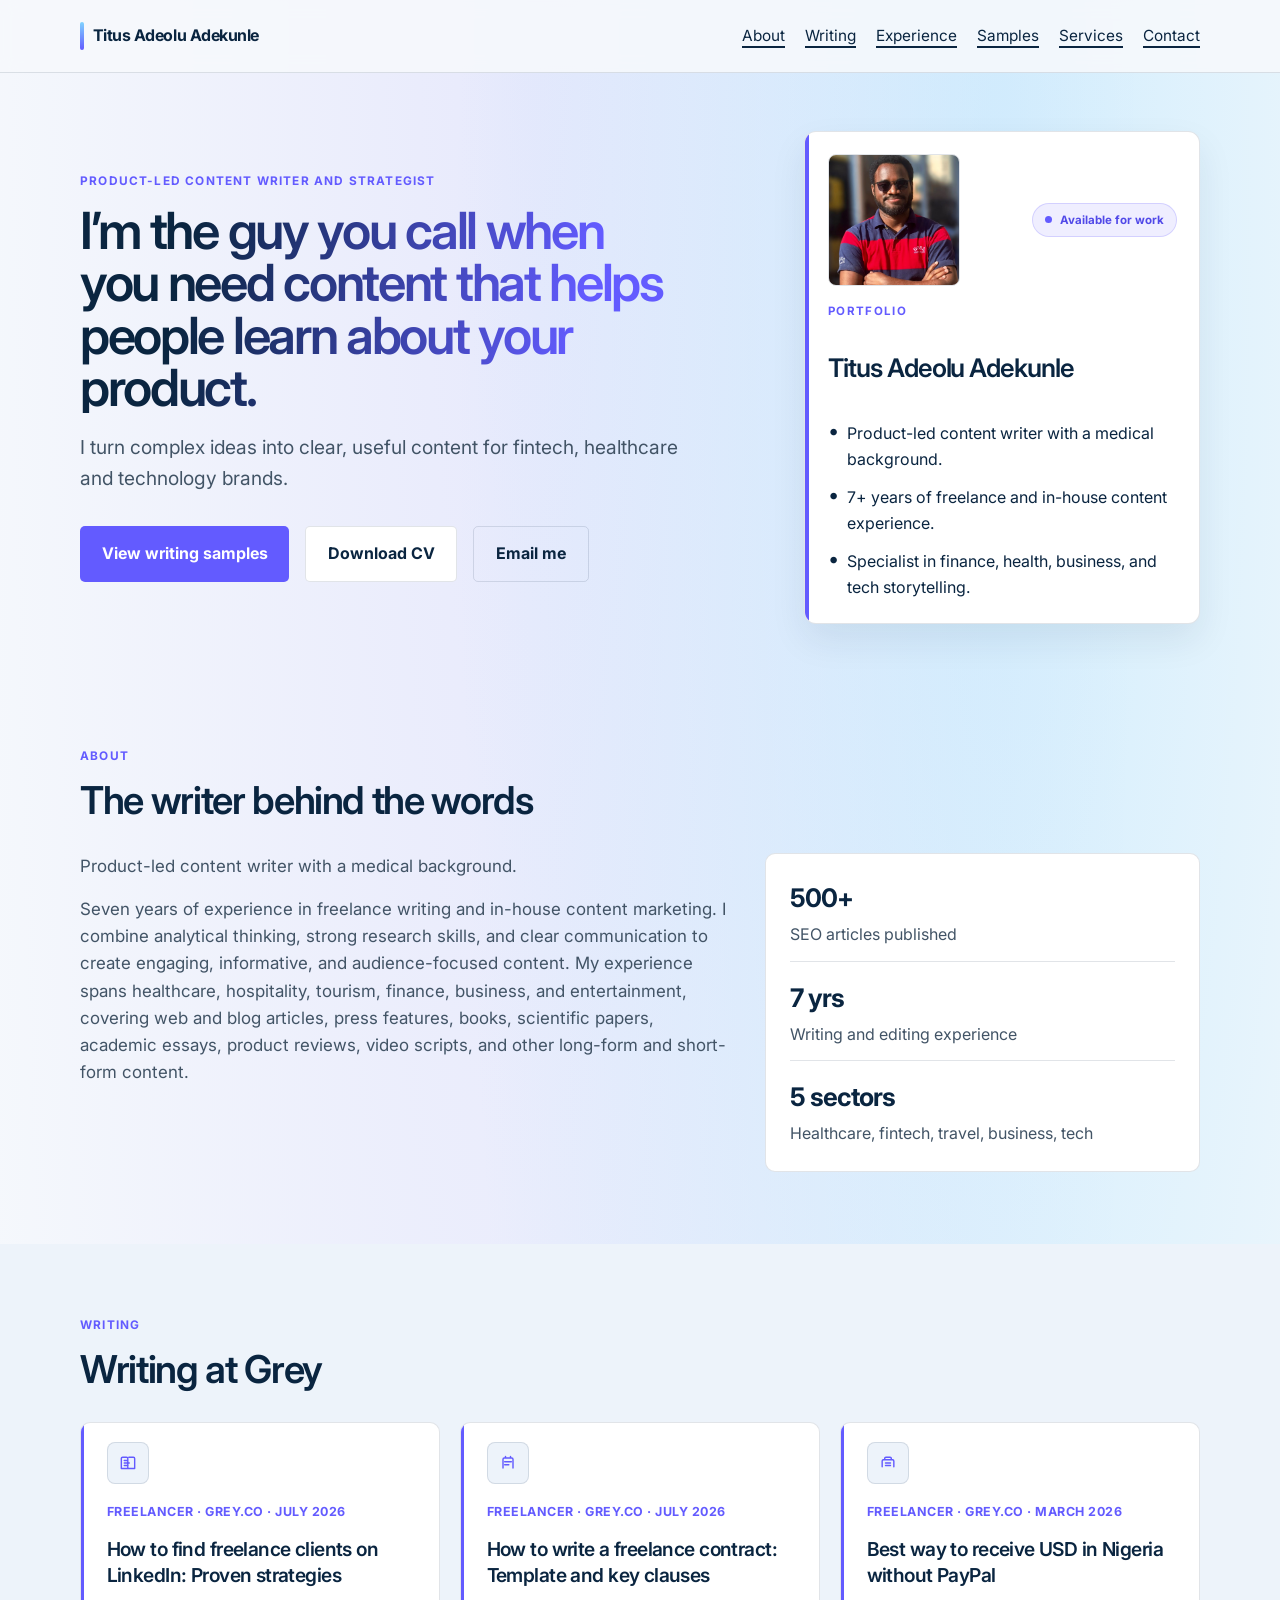
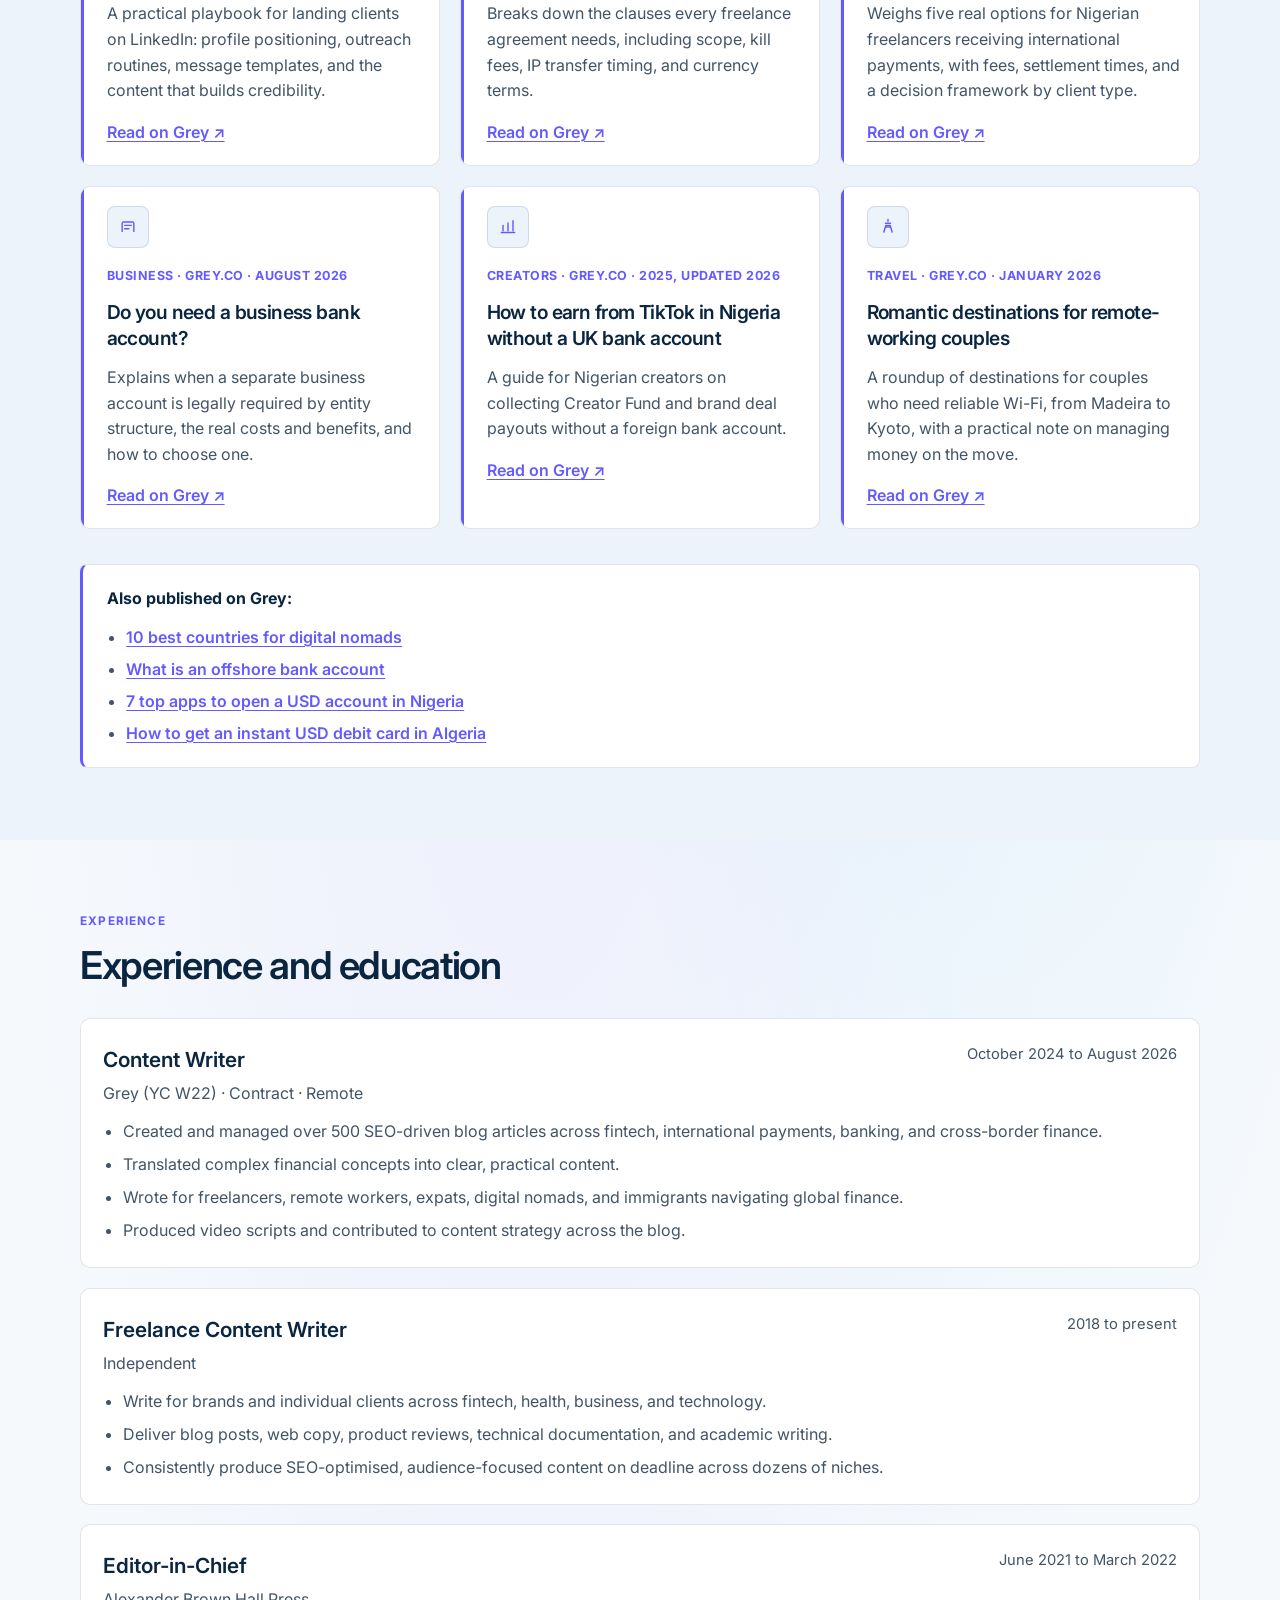
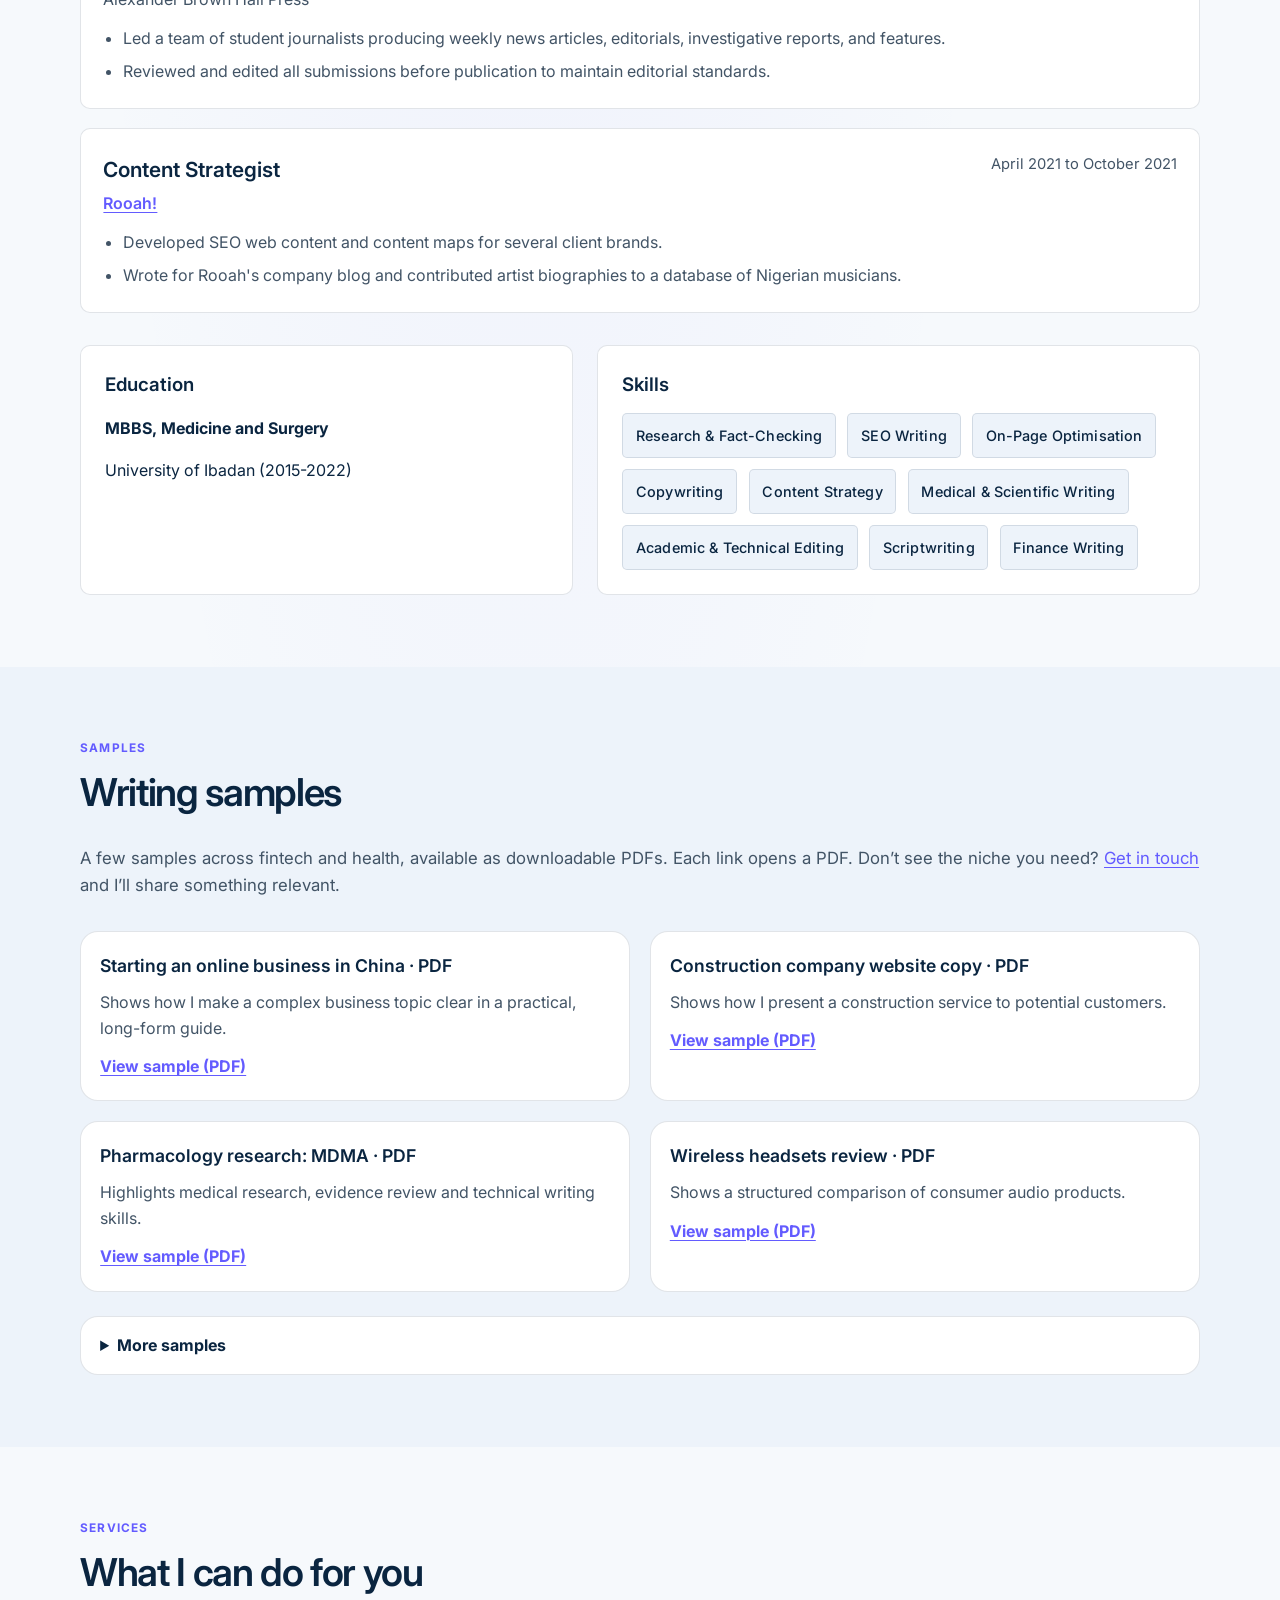
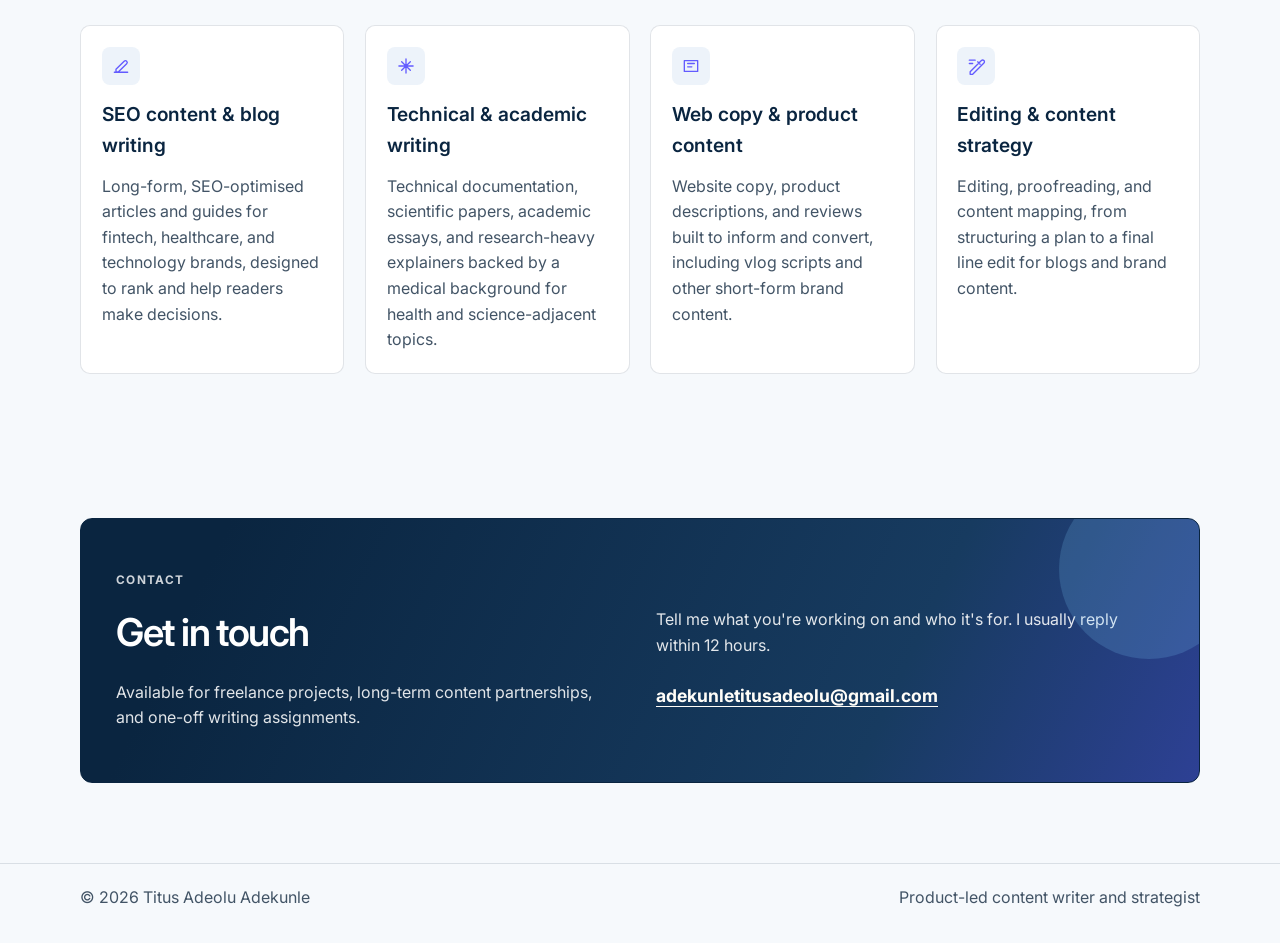
==== commit b9d21079: "Update portfolio writing samples Co-authored-by: Copilot <223556219+Copilot@users.noreply.github.com" ====
--- a/index.html
+++ b/index.html
@@ -330,14 +330,14 @@
 
           <div class="featured-samples">
             <article class="featured-sample">
-              <h3>Forex trading · PDF</h3>
-              <p>Shows how I explain financial topics in a clear, search-friendly blog article.</p>
-              <a href="https://2576a780-400b-4d87-8ac1-bfe70f82f443.filesusr.com/ugd/6cc49d_988d31fe5401406eb9179a67beb31817.pdf" target="_blank" rel="noreferrer">View sample (PDF)</a>
+              <h3>Starting an online business in China · PDF</h3>
+              <p>Shows how I make a complex business topic clear in a practical, long-form guide.</p>
+              <a href="https://2576a780-400b-4d87-8ac1-bfe70f82f443.filesusr.com/ugd/6cc49d_8979e50d85454091bc2ba26efbbb2972.pdf" target="_blank" rel="noreferrer">View sample (PDF)</a>
             </article>
             <article class="featured-sample">
-              <h3>Copy trading · PDF</h3>
-              <p>Demonstrates accessible fintech writing that introduces a trading concept to readers.</p>
-              <a href="https://2576a780-400b-4d87-8ac1-bfe70f82f443.filesusr.com/ugd/6cc49d_a6a1f4734a054f4b89ffc559728adbe5.pdf" target="_blank" rel="noreferrer">View sample (PDF)</a>
+              <h3>Construction company website copy · PDF</h3>
+              <p>Shows how I present a construction service to potential customers.</p>
+              <a href="https://2576a780-400b-4d87-8ac1-bfe70f82f443.filesusr.com/ugd/6cc49d_62cac4f91e024a7b9f0dc22a2345b3fd.pdf" target="_blank" rel="noreferrer">View sample (PDF)</a>
             </article>
             <article class="featured-sample">
               <h3>Pharmacology research: MDMA · PDF</h3>
@@ -345,14 +345,14 @@
               <a href="https://2576a780-400b-4d87-8ac1-bfe70f82f443.filesusr.com/ugd/6cc49d_98e336c7cb5744a8932bf694208e3081.pdf" target="_blank" rel="noreferrer">View sample (PDF)</a>
             </article>
             <article class="featured-sample">
-              <h3>Literature review · PDF</h3>
-              <p>Shows how I synthesise research and structure a clear, evidence-led review.</p>
-              <a href="https://2576a780-400b-4d87-8ac1-bfe70f82f443.filesusr.com/ugd/6cc49d_05ce827a7fe74ec9a23931cd4d1b759b.pdf" target="_blank" rel="noreferrer">View sample (PDF)</a>
+              <h3>Wireless headsets review · PDF</h3>
+              <p>Shows a structured comparison of consumer audio products.</p>
+              <a href="https://2576a780-400b-4d87-8ac1-bfe70f82f443.filesusr.com/ugd/6cc49d_5979c62f0d004f69ba52a28ffc71bd6c.pdf" target="_blank" rel="noreferrer">View sample (PDF)</a>
             </article>
           </div>
 
           <details class="more-samples">
-            <summary>More samples (16 PDFs)</summary>
+            <summary>More samples</summary>
             <div class="sample-columns">
               <div class="sample-group">
                 <h3>Web &amp; sales copy</h3>
@@ -361,6 +361,7 @@
                   <li><a href="https://2576a780-400b-4d87-8ac1-bfe70f82f443.filesusr.com/ugd/6cc49d_2d2de807876940ae8221710ce22aeaf8.pdf" target="_blank" rel="noreferrer">Media company website copy · PDF</a><span>Shows brand-focused web copy for a media business.</span></li>
                   <li><a href="https://2576a780-400b-4d87-8ac1-bfe70f82f443.filesusr.com/ugd/6cc49d_be2002cacd624263b0ac36e90186b09f.pdf" target="_blank" rel="noreferrer">Crypto game landing page · PDF</a><span>Shows concise product messaging for a crypto gaming audience.</span></li>
                   <li><a href="https://2576a780-400b-4d87-8ac1-bfe70f82f443.filesusr.com/ugd/6cc49d_62cac4f91e024a7b9f0dc22a2345b3fd.pdf" target="_blank" rel="noreferrer">Construction company website copy · PDF</a><span>Shows how I present a construction service to potential customers.</span></li>
+                  <li><a href="https://2576a780-400b-4d87-8ac1-bfe70f82f443.filesusr.com/ugd/6cc49d_5e2dc0d248924e8a945a0af9523ad88b.pdf" target="_blank" rel="noreferrer">Community Services and Health Training web copy · PDF</a><span>Shows web copy for a community services and health training provider.</span></li>
                 </ul>
               </div>
 
@@ -368,7 +369,6 @@
                 <h3>Academic writing</h3>
                 <ul>
                   <li><a href="https://2576a780-400b-4d87-8ac1-bfe70f82f443.filesusr.com/ugd/6cc49d_238cf14afb0d41648a355e990cb223d0.pdf" target="_blank" rel="noreferrer">Master’s thesis proposal · PDF</a><span>Shows research planning and academic structure.</span></li>
-                  <li><a href="https://2576a780-400b-4d87-8ac1-bfe70f82f443.filesusr.com/ugd/6cc49d_5e2dc0d248924e8a945a0af9523ad88b.pdf" target="_blank" rel="noreferrer">Certification case study · PDF</a><span>Shows case-based analysis and formal writing.</span></li>
                 </ul>
               </div>
 
@@ -399,7 +399,7 @@
                 <h3>Product reviews</h3>
                 <ul>
                   <li><a href="https://2576a780-400b-4d87-8ac1-bfe70f82f443.filesusr.com/ugd/6cc49d_f4984b29b8474d5ba99df30a30b0de1e.pdf" target="_blank" rel="noreferrer">Vector design apps comparison · PDF</a><span>Shows comparative product research and recommendations.</span></li>
-                  <li><a href="https://2576a780-400b-4d87-8ac1-bfe70f82f443.filesusr.com/ugd/6cc49d_5979c62f0d004f69ba52a28ffc71bd6c.pdf" target="_blank" rel="noreferrer">Wireless headset review · PDF</a><span>Shows a structured consumer product review.</span></li>
+                  <li><a href="https://2576a780-400b-4d87-8ac1-bfe70f82f443.filesusr.com/ugd/6cc49d_5979c62f0d004f69ba52a28ffc71bd6c.pdf" target="_blank" rel="noreferrer">Wireless headsets review · PDF</a><span>Shows a structured consumer product review.</span></li>
                   <li><a href="https://2576a780-400b-4d87-8ac1-bfe70f82f443.filesusr.com/ugd/6cc49d_df086d1d54ad4c839f0504d63d3b6114.pdf" target="_blank" rel="noreferrer">Saw blades for bamboo flooring · PDF</a><span>Shows a focused product comparison for a specialist audience.</span></li>
                 </ul>
               </div>
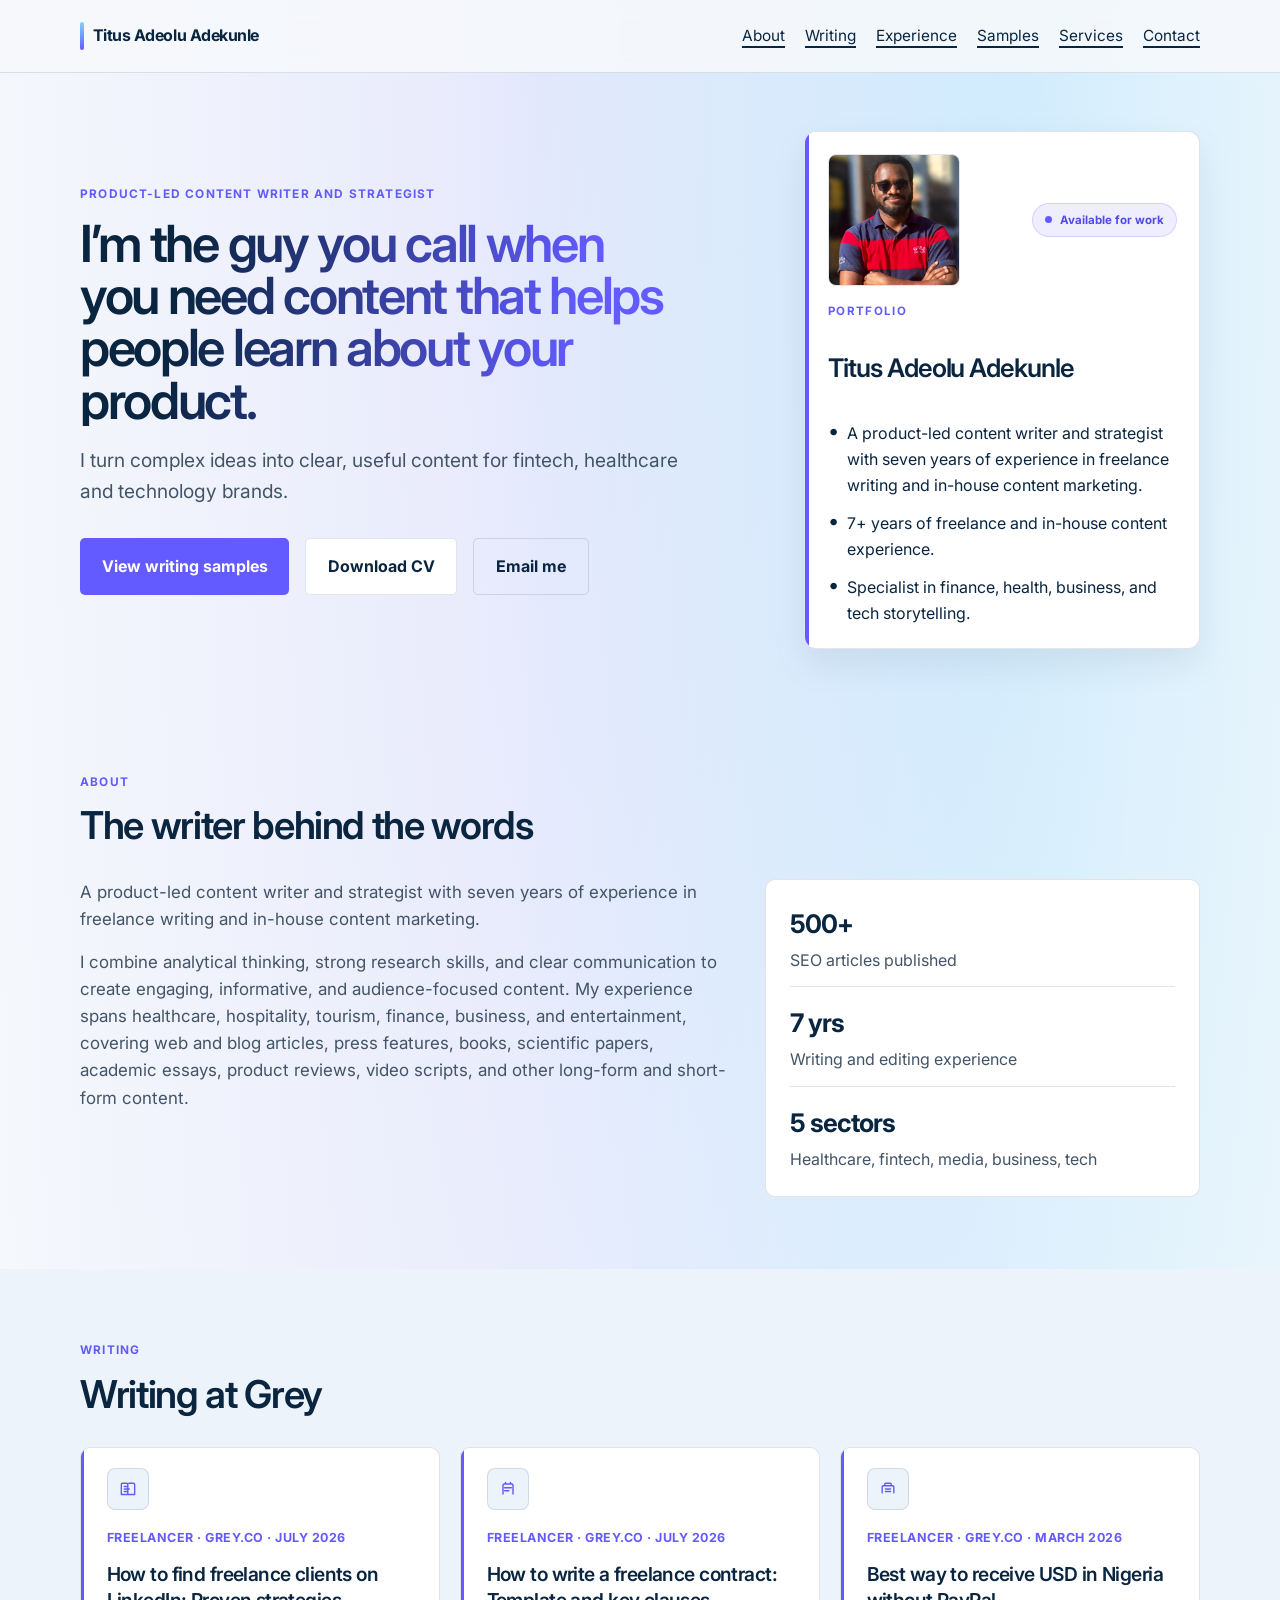
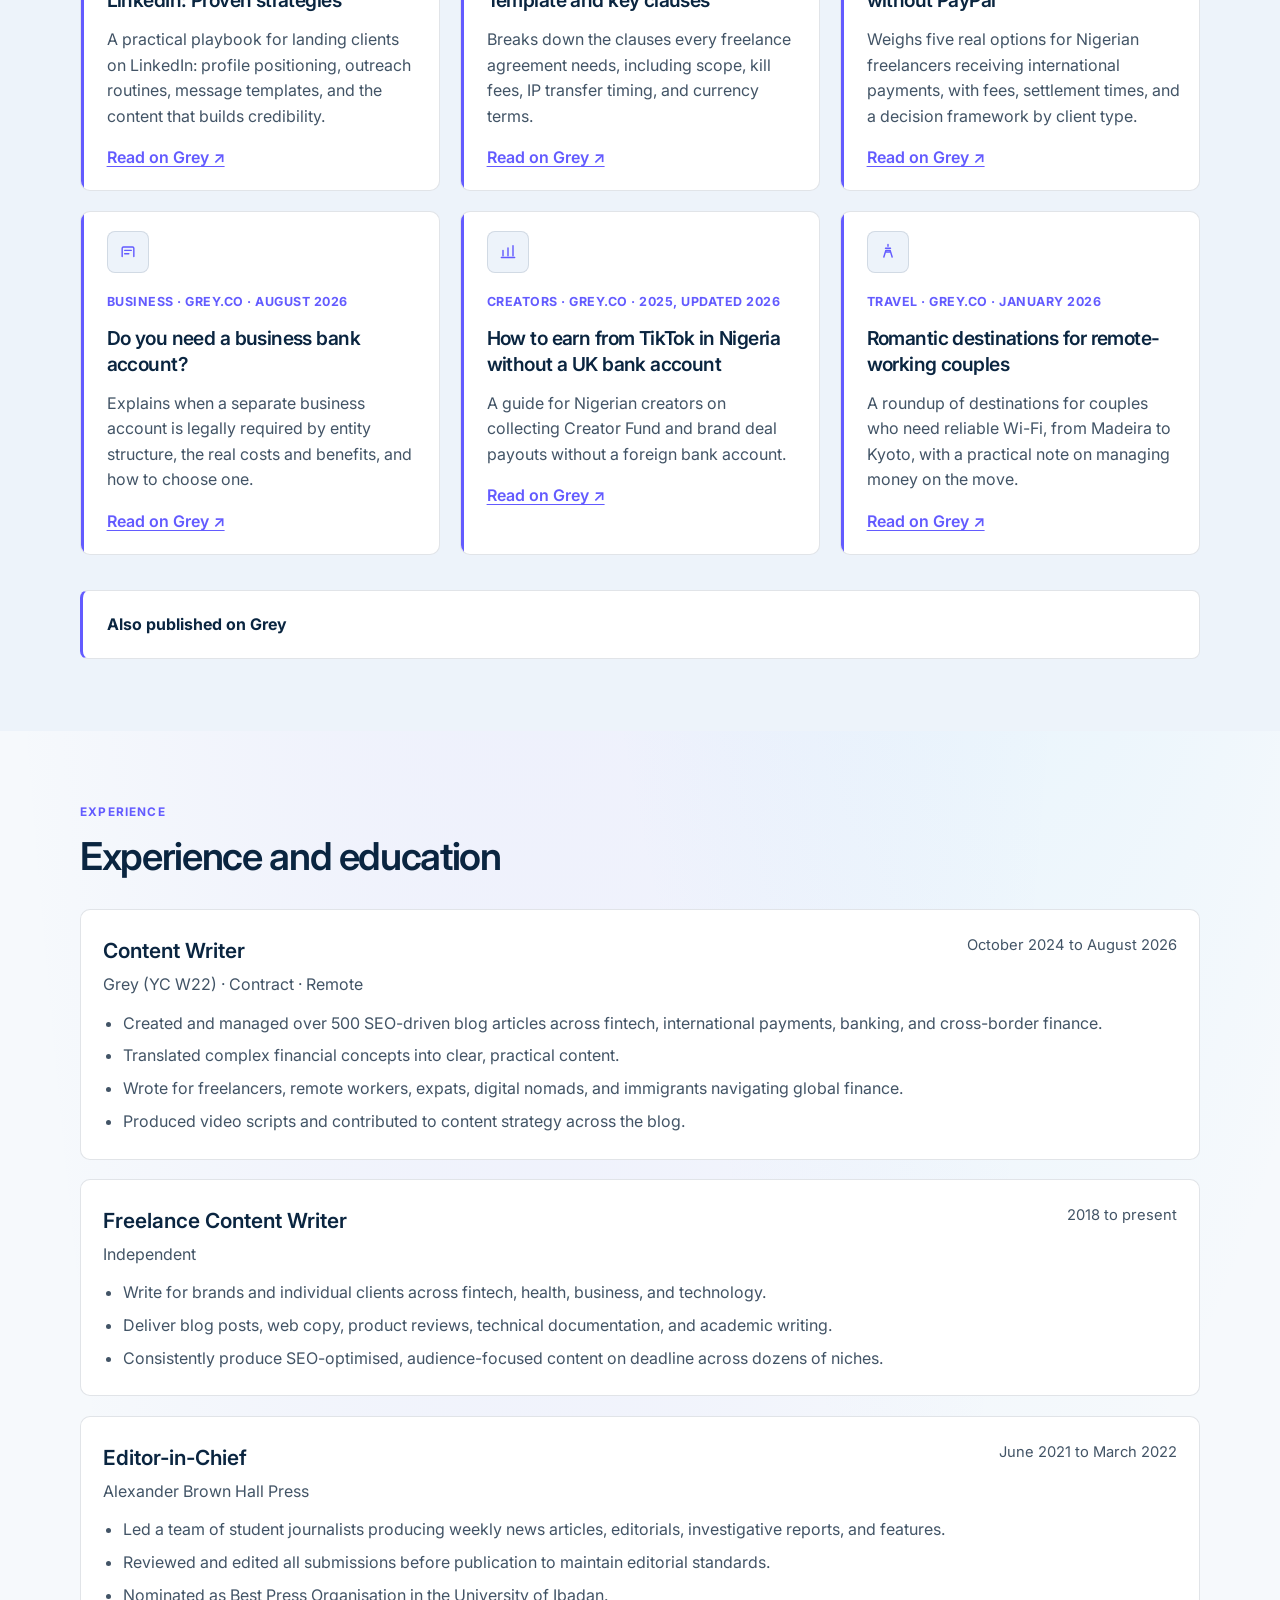
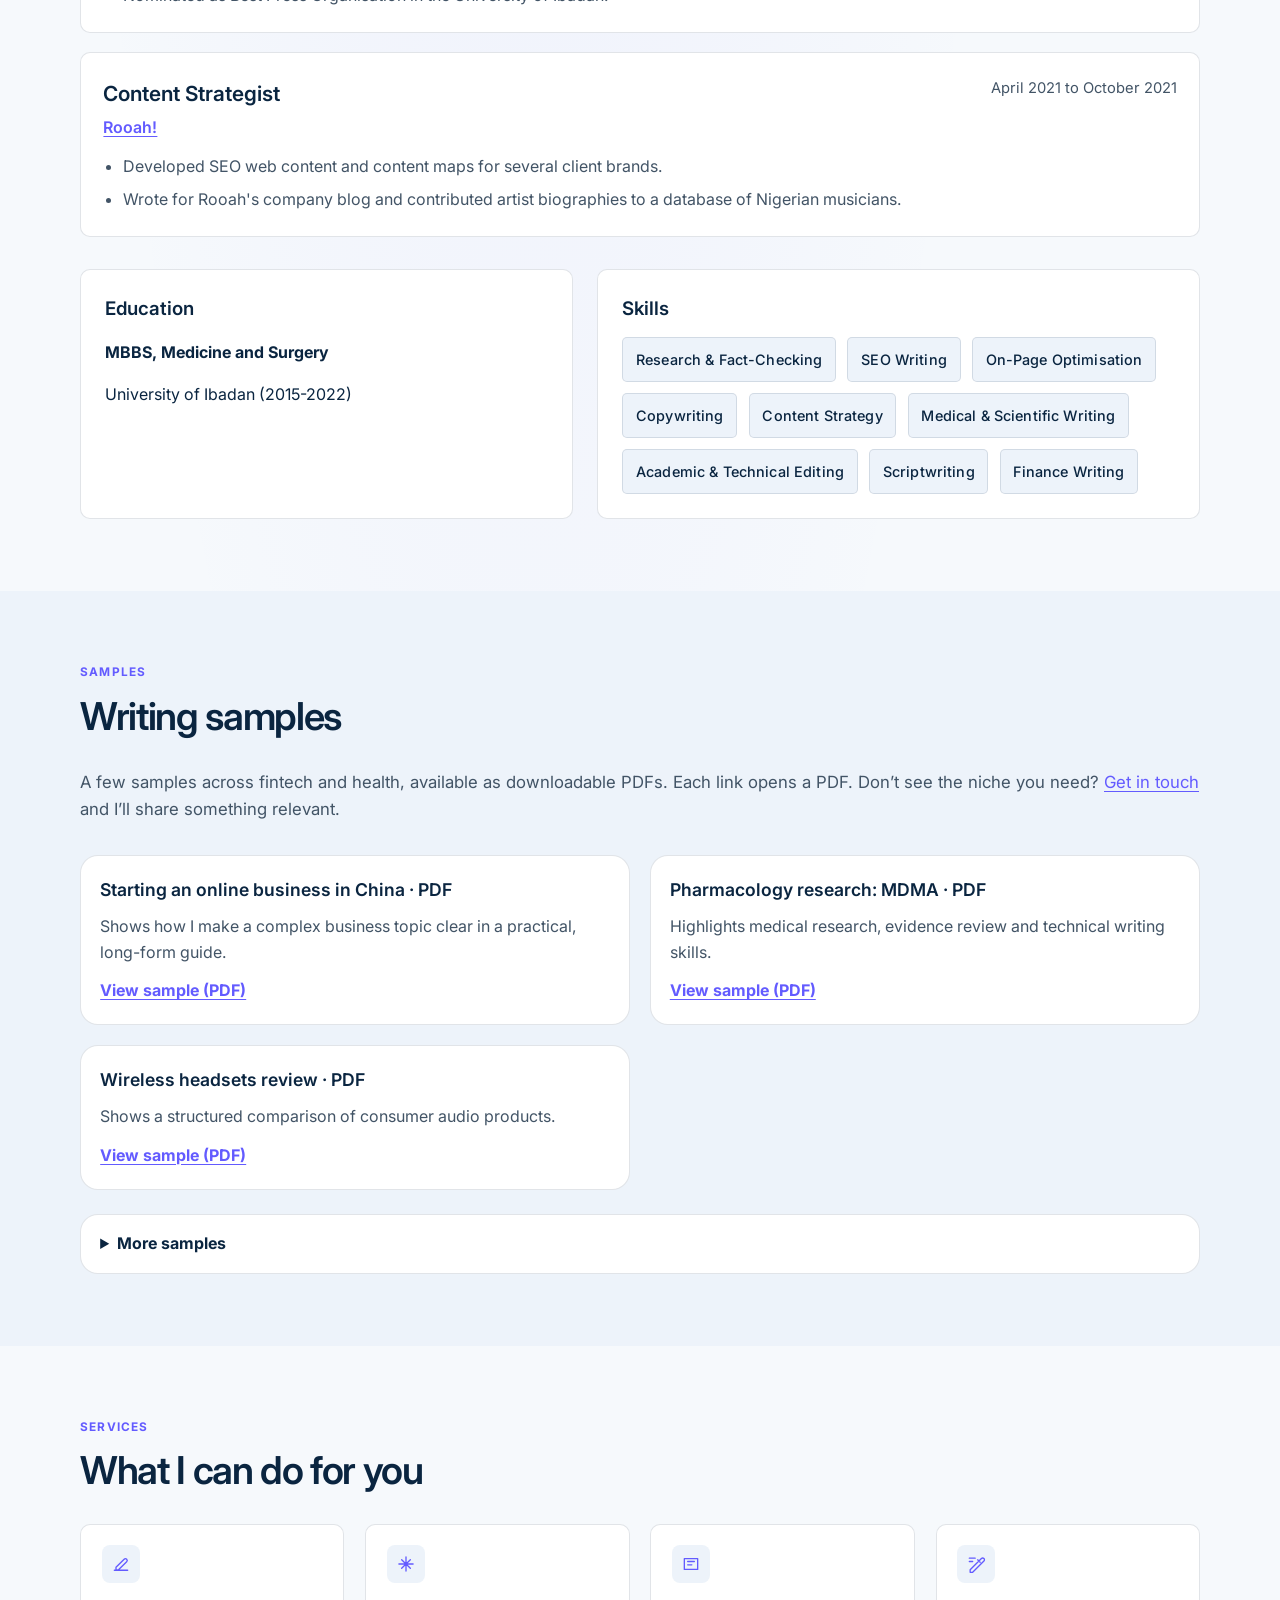
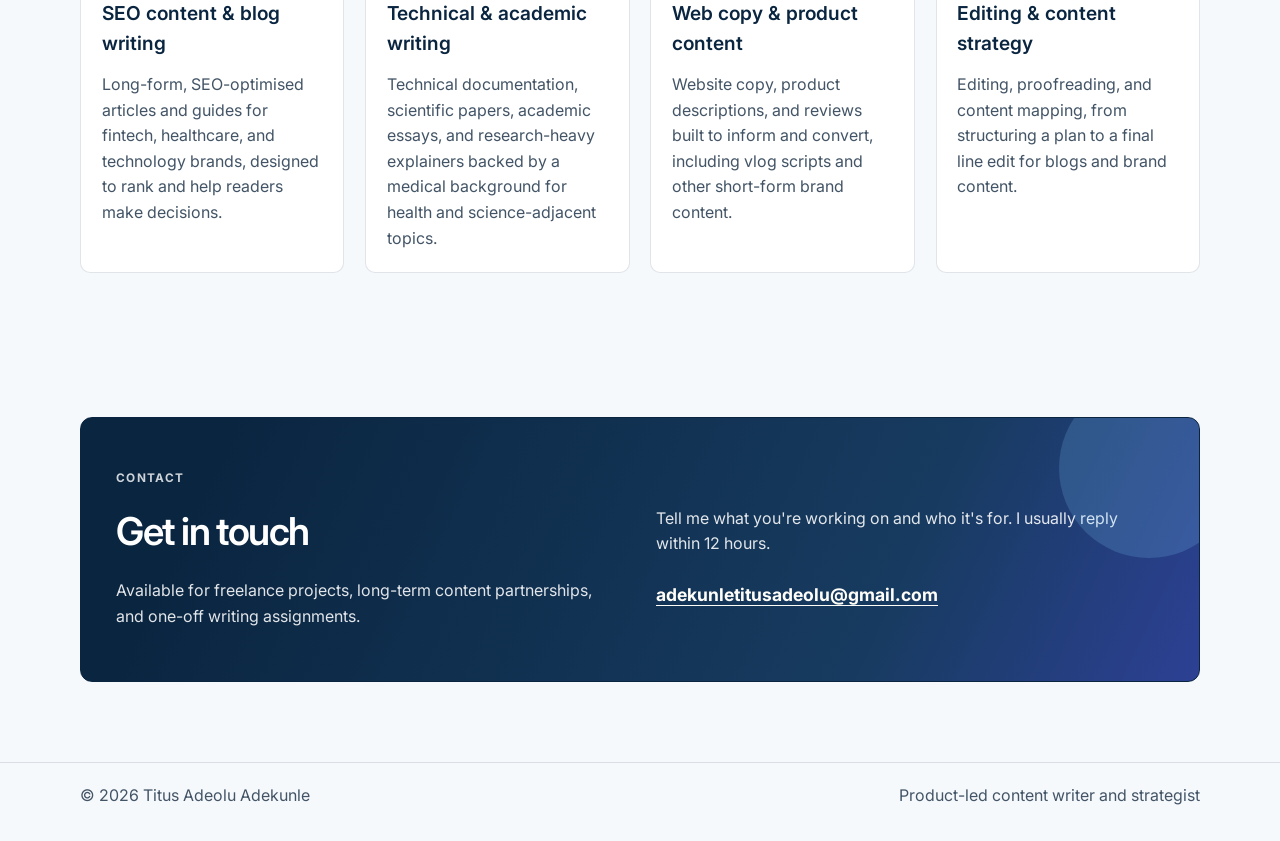
==== commit d4685de1: "Refresh portfolio copy and writing samples Co-authored-by: Copilot <223556219+Copilot@users.noreply." ====
--- a/index.html
+++ b/index.html
@@ -70,7 +70,7 @@
             <p class="card-label">Portfolio</p>
             <h2>Titus Adeolu Adekunle</h2>
             <ul>
-              <li>Product-led content writer with a medical background.</li>
+              <li>A product-led content writer and strategist with seven years of experience in freelance writing and in-house content marketing.</li>
               <li>7+ years of freelance and in-house content experience.</li>
               <li>Specialist in finance, health, business, and tech storytelling.</li>
             </ul>
@@ -88,17 +88,16 @@
           <div class="about-grid">
             <div>
               <p>
-                Product-led content writer with a medical background.
-              </p>
-              <p>
-                Seven years of experience in freelance writing and in-house
-                content marketing. I combine analytical thinking, strong research
-                skills, and clear communication to create engaging, informative,
-                and audience-focused content. My experience spans healthcare,
-                hospitality, tourism, finance, business, and entertainment,
-                covering web and blog articles, press features, books, scientific
-                papers, academic essays, product reviews, video scripts, and other
-                long-form and short-form content.
+                A product-led content writer and strategist with seven years of experience in freelance writing and in-house content marketing.
+              </p>
+              <p>
+                I combine analytical thinking, strong research skills, and clear
+                communication to create engaging, informative, and audience-focused
+                content. My experience spans healthcare, hospitality, tourism,
+                finance, business, and entertainment, covering web and blog
+                articles, press features, books, scientific papers, academic
+                essays, product reviews, video scripts, and other long-form and
+                short-form content.
               </p>
             </div>
 
@@ -113,7 +112,7 @@
               </div>
               <div class="stat">
                 <strong>5 sectors</strong>
-                <span>Healthcare, fintech, travel, business, tech</span>
+                <span>Healthcare, fintech, media, business, tech</span>
               </div>
             </div>
           </div>
@@ -212,13 +211,15 @@
           </div>
 
           <div class="publication-links">
-            <p>Also published on Grey:</p>
-            <ul>
-              <li><a href="https://grey.co/blog/best-countries-digital-nomads" target="_blank" rel="noreferrer">10 best countries for digital nomads</a></li>
-              <li><a href="https://grey.co/blog/what-is-an-offshore-account" target="_blank" rel="noreferrer">What is an offshore bank account</a></li>
-              <li><a href="https://grey.co/blog/best-dollar-account-apps-in-nigeria-compared" target="_blank" rel="noreferrer">7 top apps to open a USD account in Nigeria</a></li>
-              <li><a href="https://grey.co/blog/how-to-get-an-instant-usd-debit-card-in-algeria" target="_blank" rel="noreferrer">How to get an instant USD debit card in Algeria</a></li>
-            </ul>
+            <details>
+              <summary>Also published on Grey</summary>
+              <ul>
+                <li><a href="https://grey.co/blog/best-countries-digital-nomads" target="_blank" rel="noreferrer">10 best countries for digital nomads</a></li>
+                <li><a href="https://grey.co/blog/what-is-an-offshore-account" target="_blank" rel="noreferrer">What is an offshore bank account</a></li>
+                <li><a href="https://grey.co/blog/best-dollar-account-apps-in-nigeria-compared" target="_blank" rel="noreferrer">7 top apps to open a USD account in Nigeria</a></li>
+                <li><a href="https://grey.co/blog/how-to-get-an-instant-usd-debit-card-in-algeria" target="_blank" rel="noreferrer">How to get an instant USD debit card in Algeria</a></li>
+              </ul>
+            </details>
           </div>
         </div>
       </section>
@@ -273,6 +274,7 @@
               <ul>
                 <li>Led a team of student journalists producing weekly news articles, editorials, investigative reports, and features.</li>
                 <li>Reviewed and edited all submissions before publication to maintain editorial standards.</li>
+                <li>Nominated as Best Press Organisation in the University of Ibadan.</li>
               </ul>
             </article>
 
@@ -335,11 +337,6 @@
               <a href="https://2576a780-400b-4d87-8ac1-bfe70f82f443.filesusr.com/ugd/6cc49d_8979e50d85454091bc2ba26efbbb2972.pdf" target="_blank" rel="noreferrer">View sample (PDF)</a>
             </article>
             <article class="featured-sample">
-              <h3>Construction company website copy · PDF</h3>
-              <p>Shows how I present a construction service to potential customers.</p>
-              <a href="https://2576a780-400b-4d87-8ac1-bfe70f82f443.filesusr.com/ugd/6cc49d_62cac4f91e024a7b9f0dc22a2345b3fd.pdf" target="_blank" rel="noreferrer">View sample (PDF)</a>
-            </article>
-            <article class="featured-sample">
               <h3>Pharmacology research: MDMA · PDF</h3>
               <p>Highlights medical research, evidence review and technical writing skills.</p>
               <a href="https://2576a780-400b-4d87-8ac1-bfe70f82f443.filesusr.com/ugd/6cc49d_98e336c7cb5744a8932bf694208e3081.pdf" target="_blank" rel="noreferrer">View sample (PDF)</a>
@@ -359,16 +356,16 @@
                 <ul>
                   <li><a href="https://2576a780-400b-4d87-8ac1-bfe70f82f443.filesusr.com/ugd/6cc49d_31d6e1fe45814f3b9604515e34655c3c.pdf" target="_blank" rel="noreferrer">Janitorial service website copy · PDF</a><span>Shows service-page messaging for a local business.</span></li>
                   <li><a href="https://2576a780-400b-4d87-8ac1-bfe70f82f443.filesusr.com/ugd/6cc49d_2d2de807876940ae8221710ce22aeaf8.pdf" target="_blank" rel="noreferrer">Media company website copy · PDF</a><span>Shows brand-focused web copy for a media business.</span></li>
-                  <li><a href="https://2576a780-400b-4d87-8ac1-bfe70f82f443.filesusr.com/ugd/6cc49d_be2002cacd624263b0ac36e90186b09f.pdf" target="_blank" rel="noreferrer">Crypto game landing page · PDF</a><span>Shows concise product messaging for a crypto gaming audience.</span></li>
-                  <li><a href="https://2576a780-400b-4d87-8ac1-bfe70f82f443.filesusr.com/ugd/6cc49d_62cac4f91e024a7b9f0dc22a2345b3fd.pdf" target="_blank" rel="noreferrer">Construction company website copy · PDF</a><span>Shows how I present a construction service to potential customers.</span></li>
                   <li><a href="https://2576a780-400b-4d87-8ac1-bfe70f82f443.filesusr.com/ugd/6cc49d_5e2dc0d248924e8a945a0af9523ad88b.pdf" target="_blank" rel="noreferrer">Community Services and Health Training web copy · PDF</a><span>Shows web copy for a community services and health training provider.</span></li>
                 </ul>
               </div>
 
               <div class="sample-group">
-                <h3>Academic writing</h3>
+                <h3>Academic &amp; technical writing</h3>
                 <ul>
                   <li><a href="https://2576a780-400b-4d87-8ac1-bfe70f82f443.filesusr.com/ugd/6cc49d_238cf14afb0d41648a355e990cb223d0.pdf" target="_blank" rel="noreferrer">Master’s thesis proposal · PDF</a><span>Shows research planning and academic structure.</span></li>
+                  <li><a href="https://2576a780-400b-4d87-8ac1-bfe70f82f443.filesusr.com/ugd/6cc49d_ec0f1d77a9664180bd5314b5e59ecea7.pdf" target="_blank" rel="noreferrer">Barrier management technical guide · PDF</a><span>Shows technical explanation of a safety-management topic.</span></li>
+                  <li><a href="https://2576a780-400b-4d87-8ac1-bfe70f82f443.filesusr.com/ugd/6cc49d_e5b4ab6941eb4098a9dacce9e12a5465.pdf" target="_blank" rel="noreferrer">AWS three-tier architecture · PDF</a><span>Shows technical writing about cloud architecture.</span></li>
                 </ul>
               </div>
 
@@ -383,7 +380,7 @@
               <div class="sample-group">
                 <h3>Blog articles</h3>
                 <ul>
-                  <li><a href="https://2576a780-400b-4d87-8ac1-bfe70f82f443.filesusr.com/ugd/6cc49d_c799d40844a7466e994a8b1ca3846b20.pdf" target="_blank" rel="noreferrer">Media company blog samples · PDF</a><span>Shows a selection of blog writing across media topics.</span></li>
+                  <li><a href="https://drive.google.com/drive/folders/1nMk5uCLOu5_7bXSVTxS1_uVkqg7wkFlF?usp=sharing" target="_blank" rel="noreferrer">Media company blog samples</a><span>Shows a selection of blog writing across media topics.</span></li>
                 </ul>
               </div>
 
@@ -404,13 +401,6 @@
                 </ul>
               </div>
 
-              <div class="sample-group">
-                <h3>Technical writing</h3>
-                <ul>
-                  <li><a href="https://2576a780-400b-4d87-8ac1-bfe70f82f443.filesusr.com/ugd/6cc49d_ec0f1d77a9664180bd5314b5e59ecea7.pdf" target="_blank" rel="noreferrer">Barrier management technical guide · PDF</a><span>Shows technical explanation of a safety-management topic.</span></li>
-                  <li><a href="https://2576a780-400b-4d87-8ac1-bfe70f82f443.filesusr.com/ugd/6cc49d_e5b4ab6941eb4098a9dacce9e12a5465.pdf" target="_blank" rel="noreferrer">AWS three-tier architecture · PDF</a><span>Shows technical writing about cloud architecture.</span></li>
-                </ul>
-              </div>
             </div>
           </details>
         </div>
--- a/styles.css
+++ b/styles.css
@@ -439,14 +439,23 @@
   background: rgba(8, 13, 21, 0.9);
 }
 
-.publication-links p {
-  margin: 0 0 0.8rem;
+.publication-links details {
+  margin: 0;
+}
+
+.publication-links summary {
+  cursor: pointer;
   font-weight: 700;
+  list-style: none;
+}
+
+.publication-links summary::-webkit-details-marker {
+  display: none;
 }
 
 .publication-links ul {
   list-style: disc;
-  margin: 0;
+  margin: 0.8rem 0 0;
   padding-left: 1.2rem;
   color: var(--muted);
   display: grid;
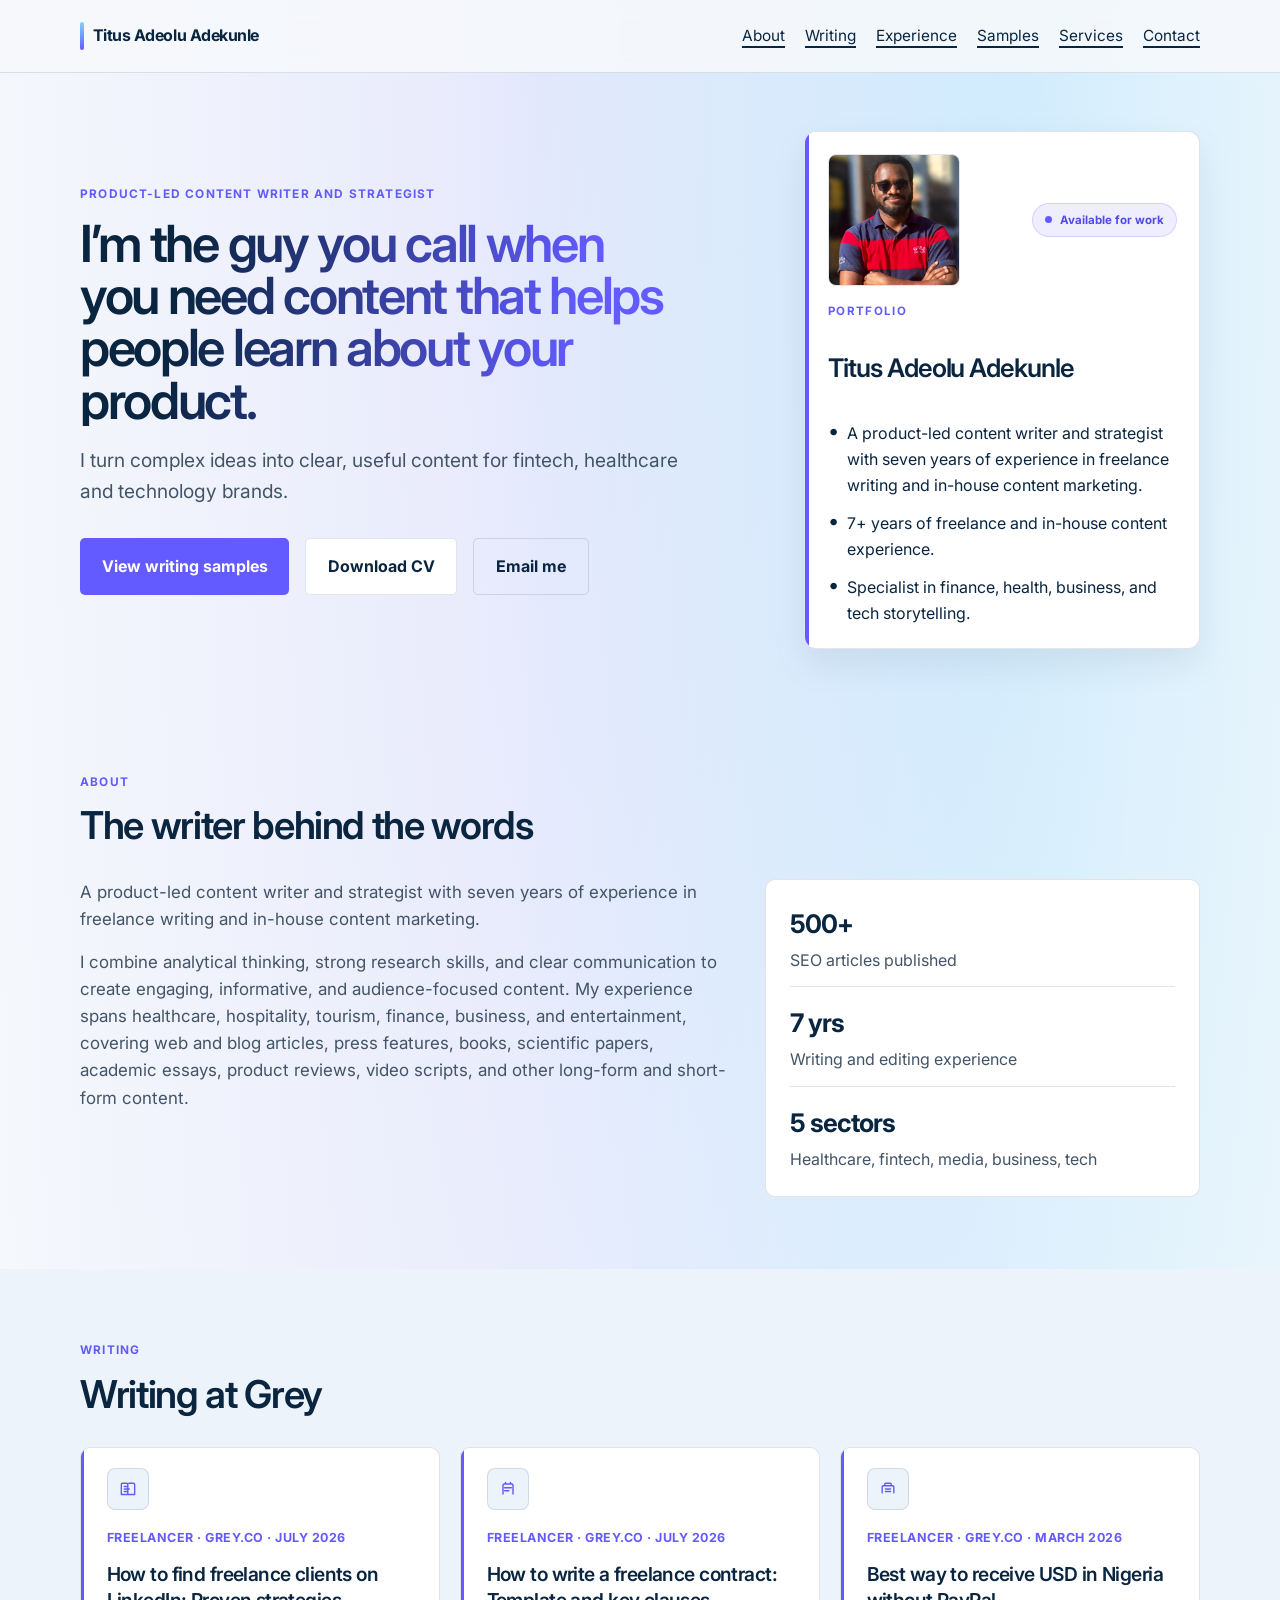
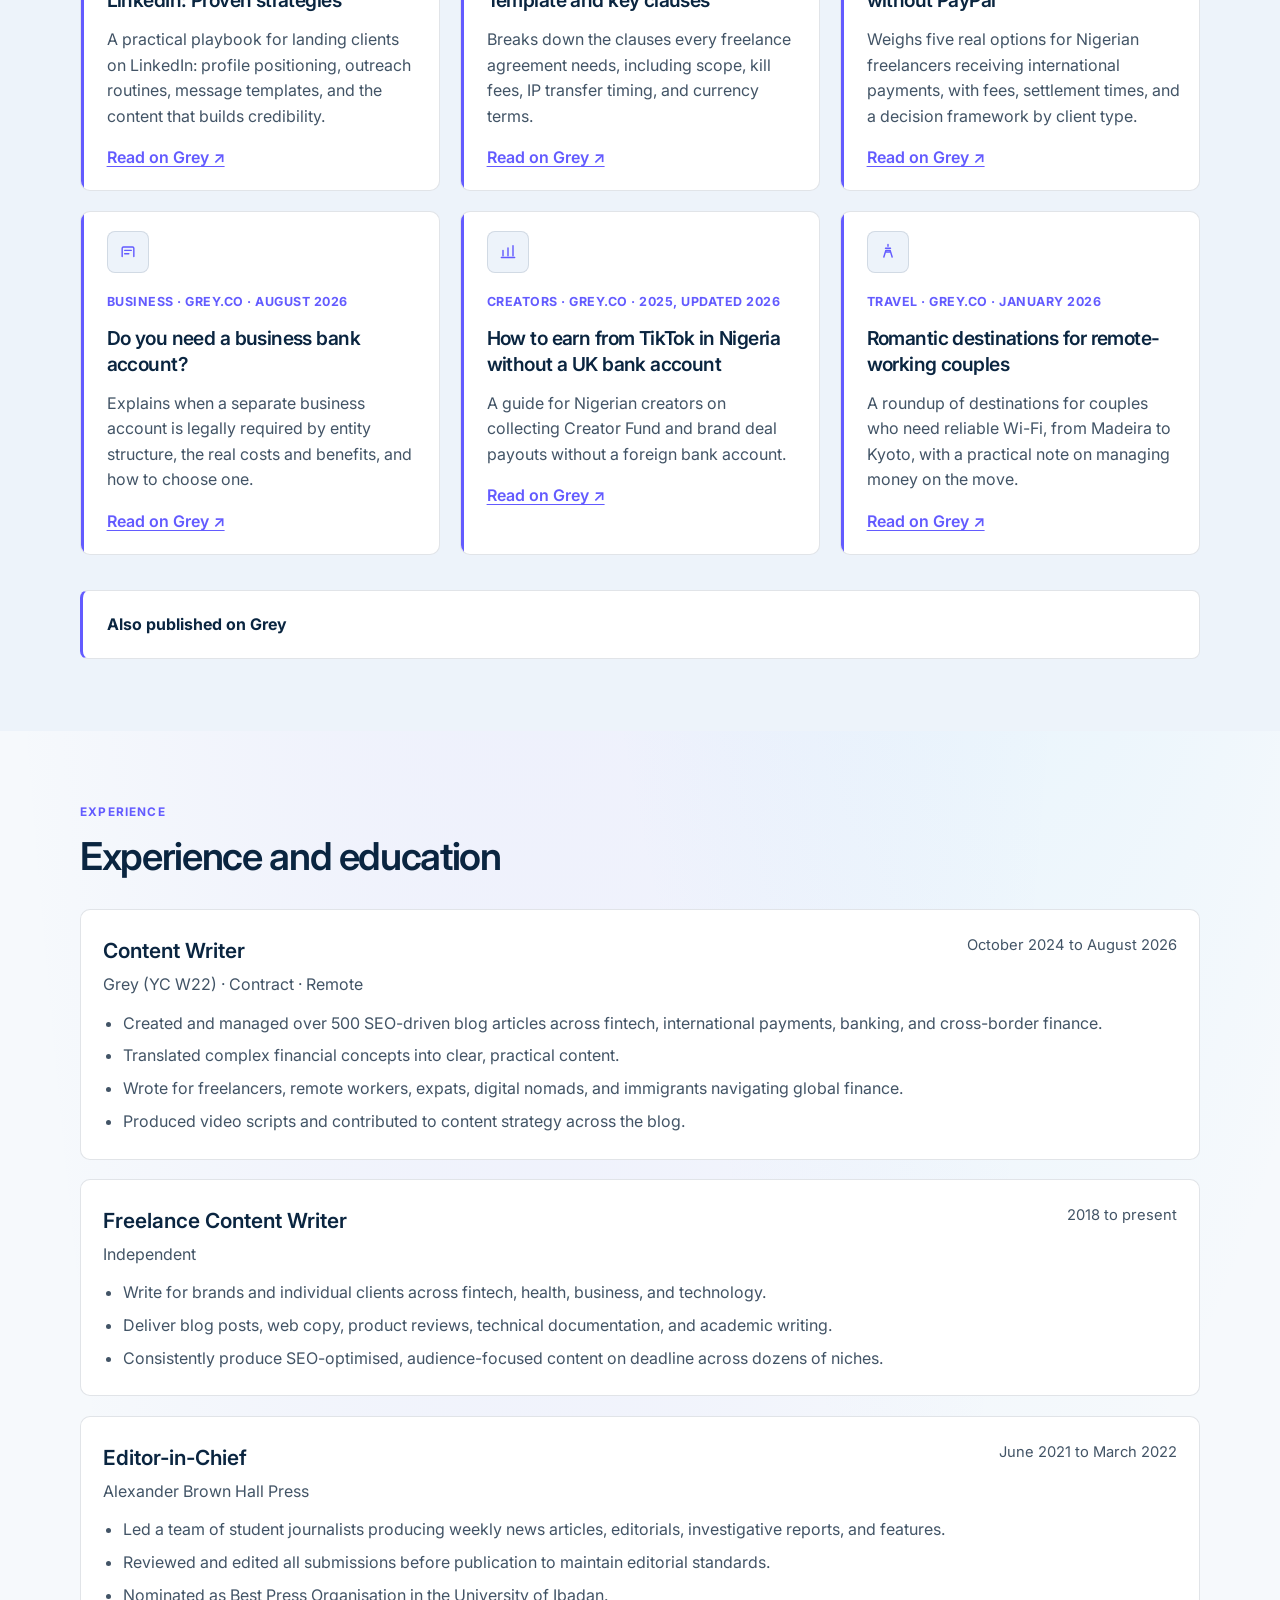
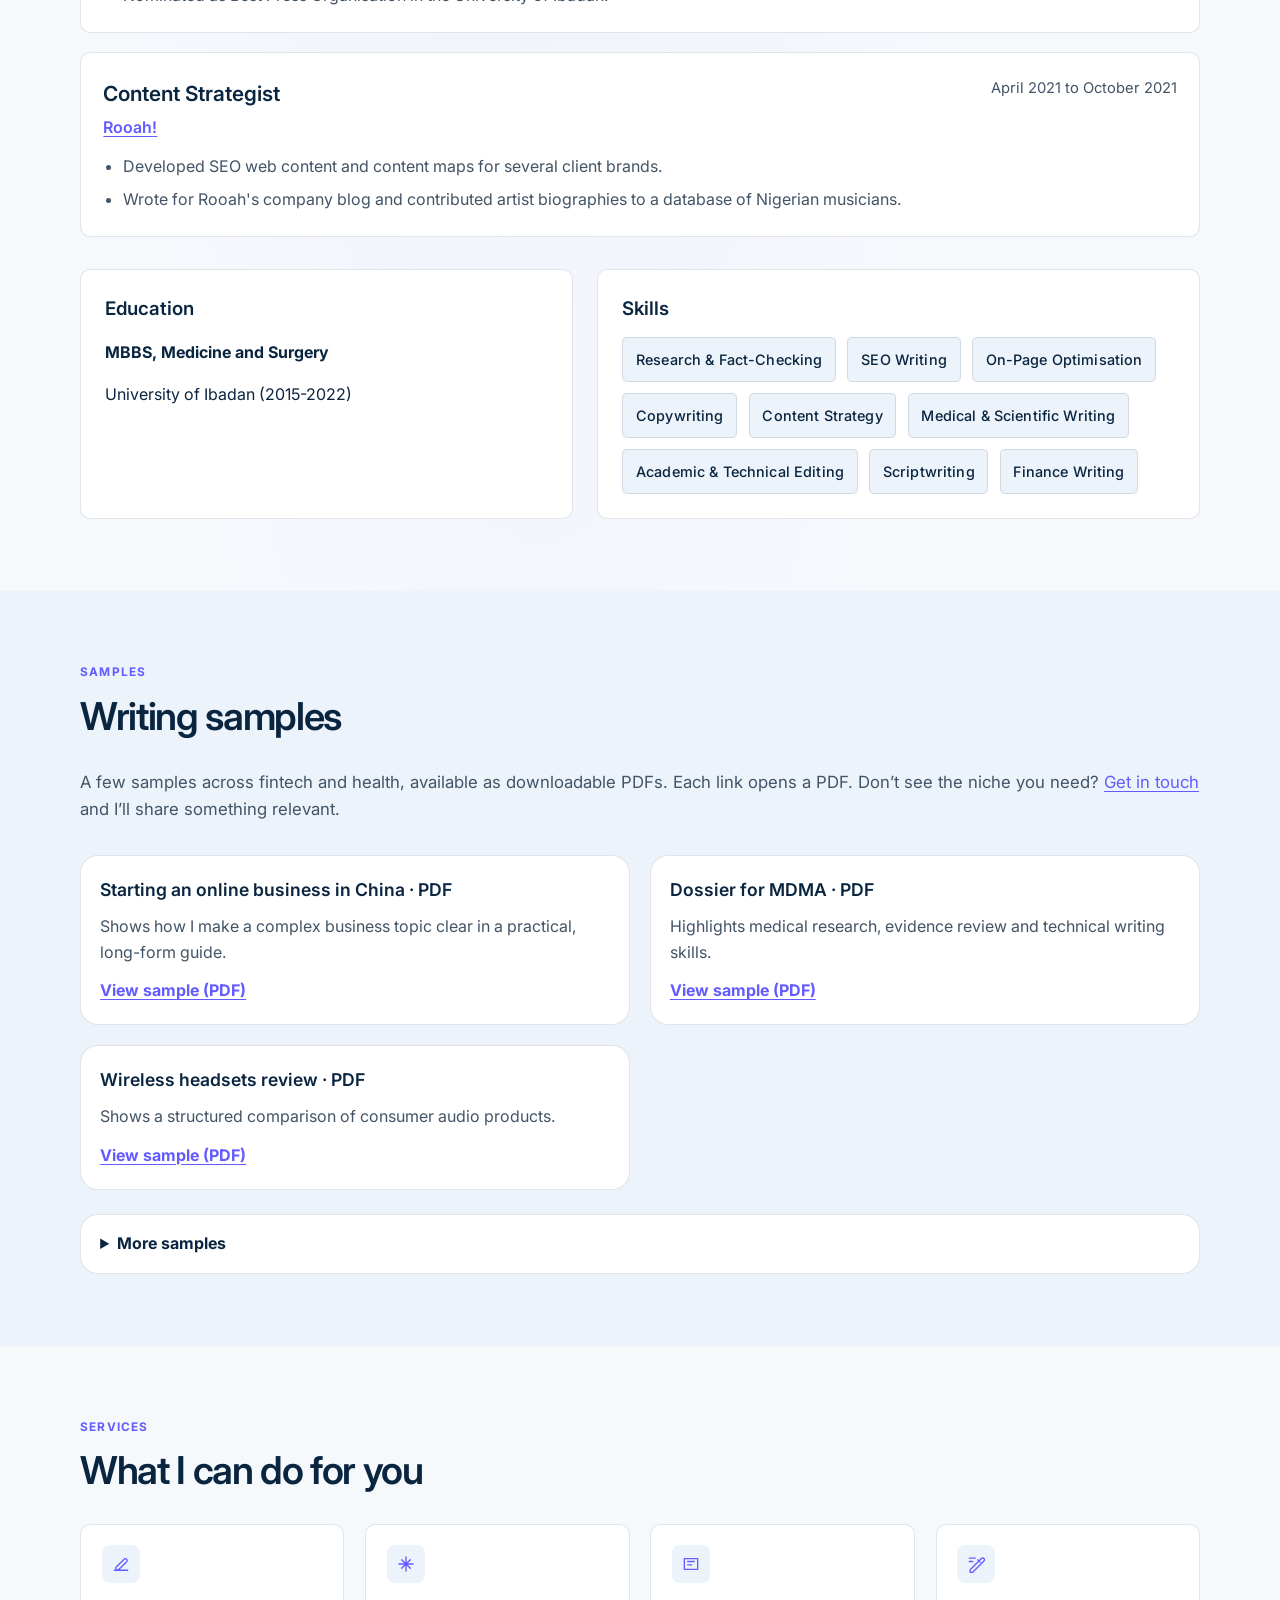
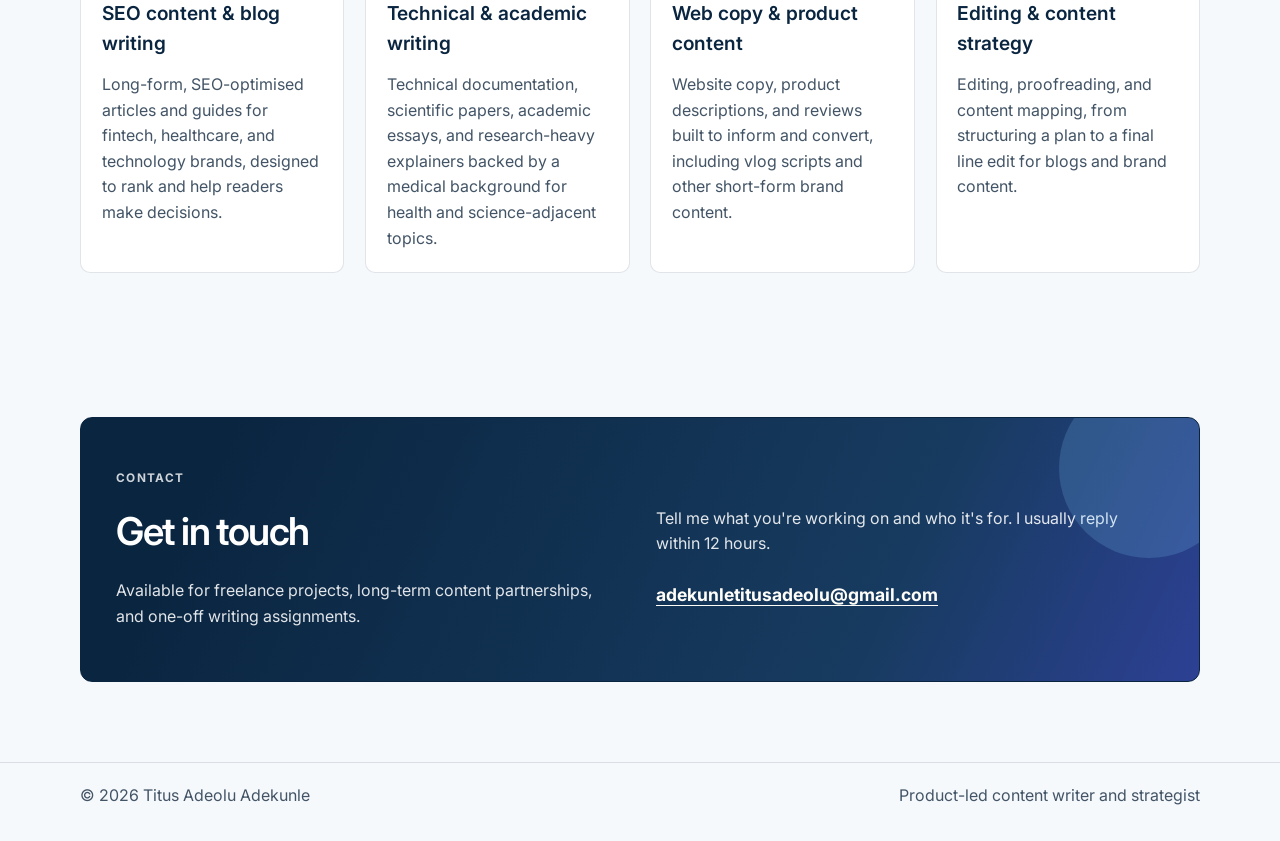
==== commit 70ebbe36: "Restore Acquisitions sample and rename MDMA dossier Co-authored-by: Copilot <223556219+Copilot@users" ====
--- a/index.html
+++ b/index.html
@@ -337,7 +337,7 @@
               <a href="https://2576a780-400b-4d87-8ac1-bfe70f82f443.filesusr.com/ugd/6cc49d_8979e50d85454091bc2ba26efbbb2972.pdf" target="_blank" rel="noreferrer">View sample (PDF)</a>
             </article>
             <article class="featured-sample">
-              <h3>Pharmacology research: MDMA · PDF</h3>
+              <h3>Dossier for MDMA · PDF</h3>
               <p>Highlights medical research, evidence review and technical writing skills.</p>
               <a href="https://2576a780-400b-4d87-8ac1-bfe70f82f443.filesusr.com/ugd/6cc49d_98e336c7cb5744a8932bf694208e3081.pdf" target="_blank" rel="noreferrer">View sample (PDF)</a>
             </article>
@@ -356,6 +356,7 @@
                 <ul>
                   <li><a href="https://2576a780-400b-4d87-8ac1-bfe70f82f443.filesusr.com/ugd/6cc49d_31d6e1fe45814f3b9604515e34655c3c.pdf" target="_blank" rel="noreferrer">Janitorial service website copy · PDF</a><span>Shows service-page messaging for a local business.</span></li>
                   <li><a href="https://2576a780-400b-4d87-8ac1-bfe70f82f443.filesusr.com/ugd/6cc49d_2d2de807876940ae8221710ce22aeaf8.pdf" target="_blank" rel="noreferrer">Media company website copy · PDF</a><span>Shows brand-focused web copy for a media business.</span></li>
+                  <li><a href="https://2576a780-400b-4d87-8ac1-bfe70f82f443.filesusr.com/ugd/6cc49d_62cac4f91e024a7b9f0dc22a2345b3fd.pdf" target="_blank" rel="noreferrer">Acquisitions LLC website copy · PDF</a><span>Shows website copy for Acquisitions LLC.</span></li>
                   <li><a href="https://2576a780-400b-4d87-8ac1-bfe70f82f443.filesusr.com/ugd/6cc49d_5e2dc0d248924e8a945a0af9523ad88b.pdf" target="_blank" rel="noreferrer">Community Services and Health Training web copy · PDF</a><span>Shows web copy for a community services and health training provider.</span></li>
                 </ul>
               </div>
@@ -381,6 +382,7 @@
                 <h3>Blog articles</h3>
                 <ul>
                   <li><a href="https://drive.google.com/drive/folders/1nMk5uCLOu5_7bXSVTxS1_uVkqg7wkFlF?usp=sharing" target="_blank" rel="noreferrer">Media company blog samples</a><span>Shows a selection of blog writing across media topics.</span></li>
+                  <li><a href="https://drive.google.com/drive/folders/1khiguGeZmH6ElYqw8kBQbByv8k0Bd-C3?usp=drive_link" target="_blank" rel="noreferrer">Medical and health article samples</a><span>Includes articles on Omicron, stress, mTBI, diet and health, and rapid-test results.</span></li>
                 </ul>
               </div>
 
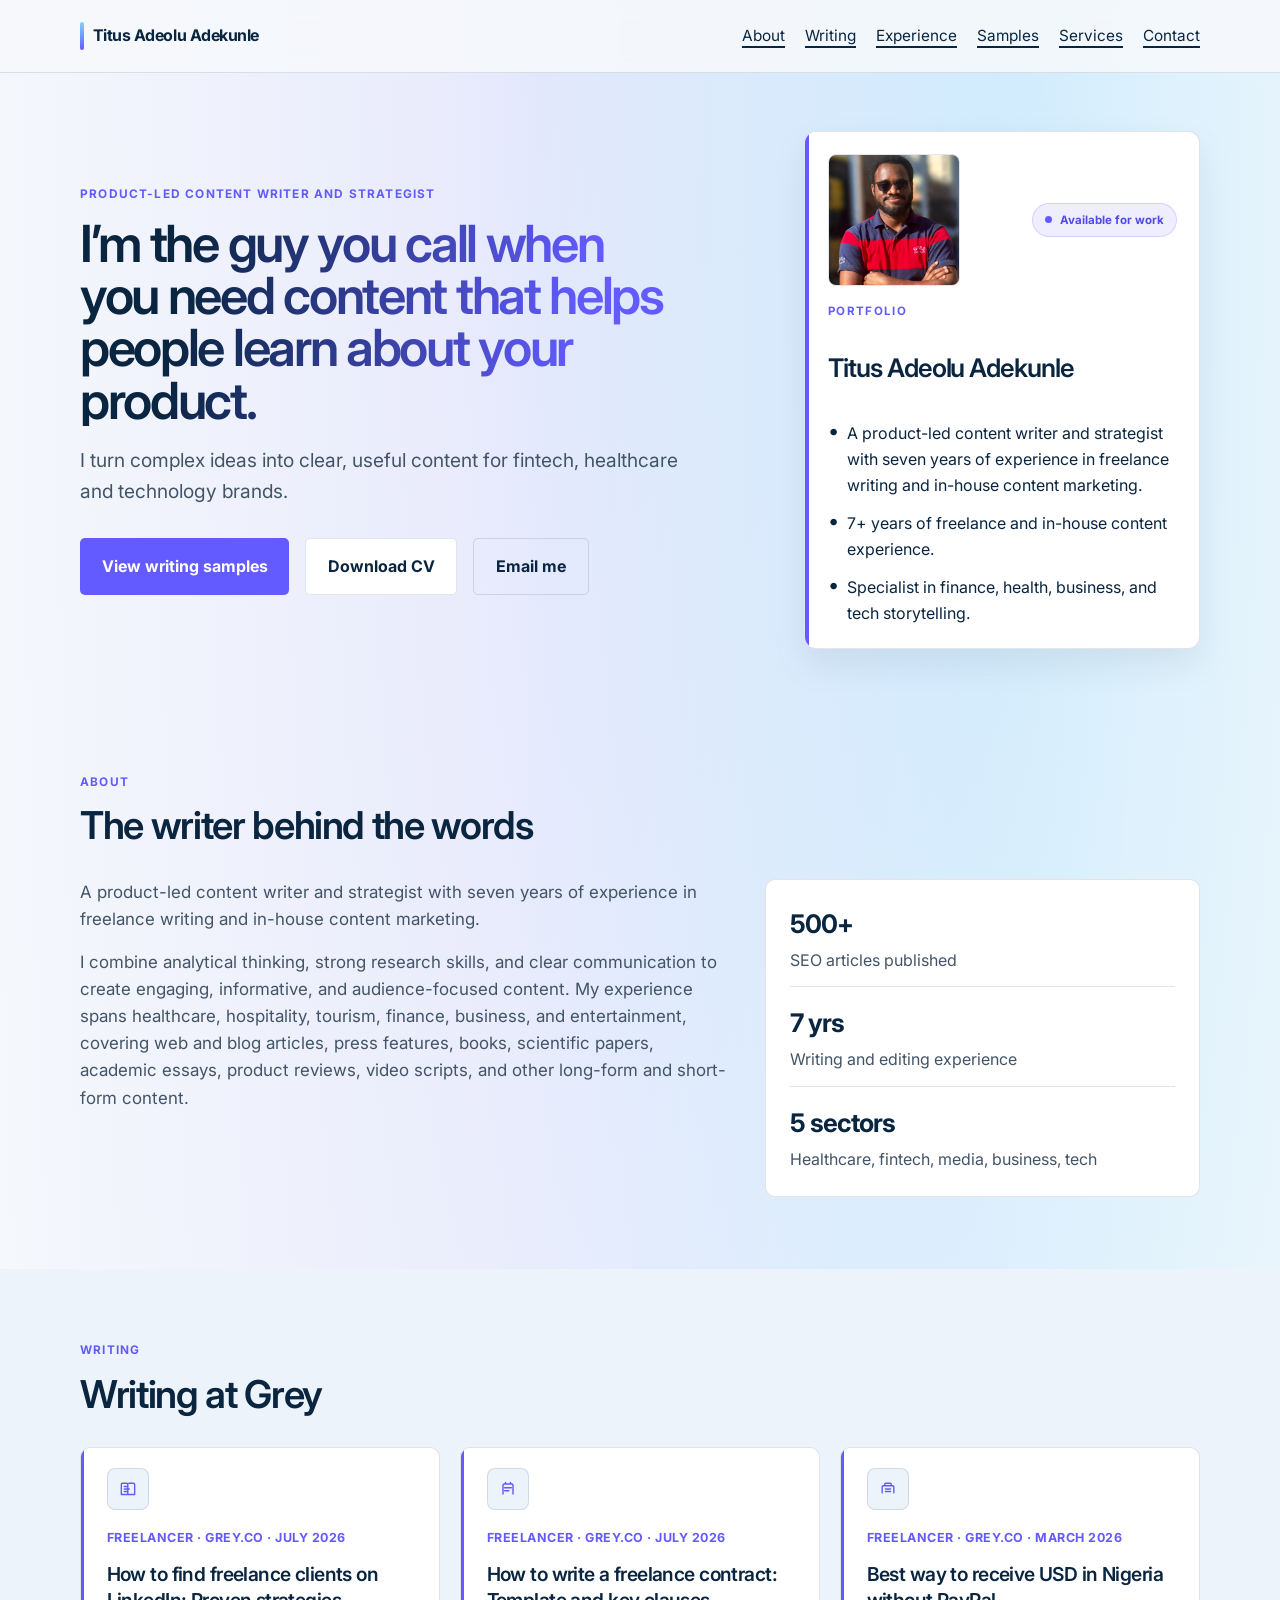
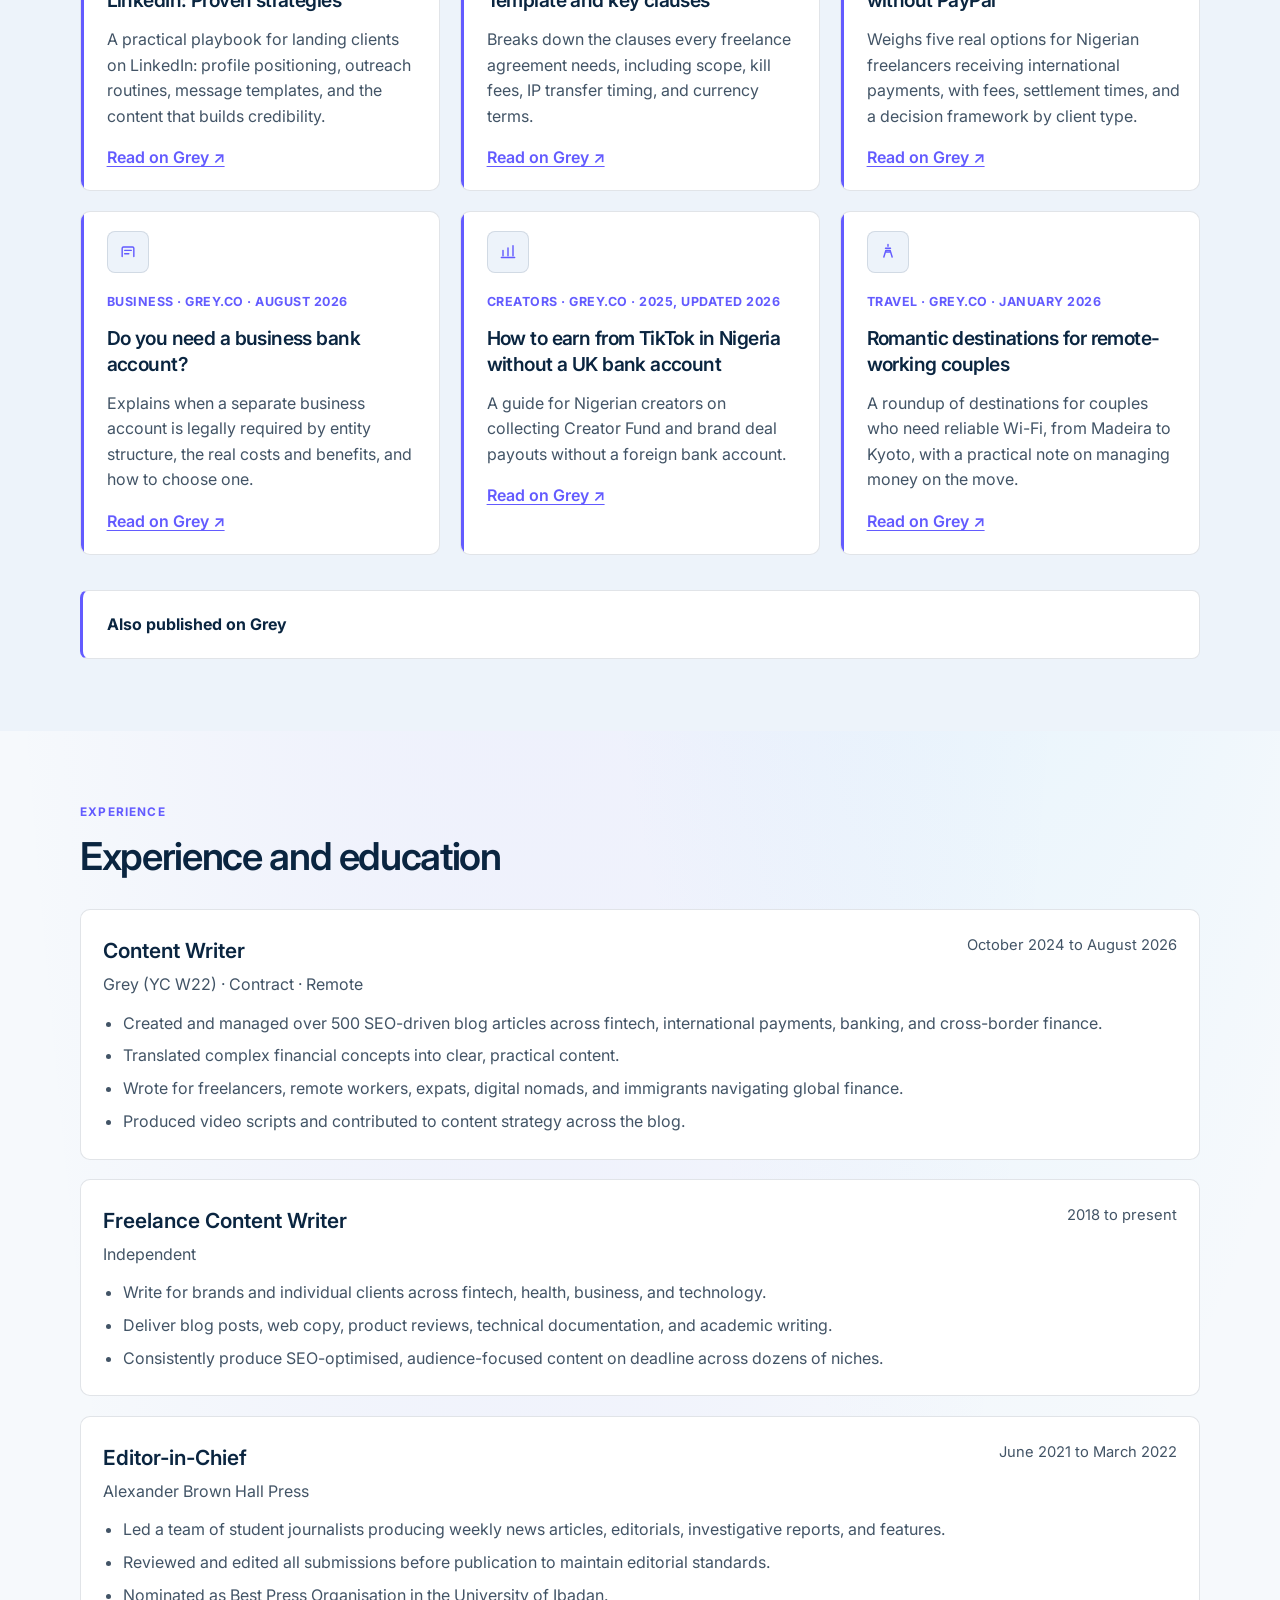
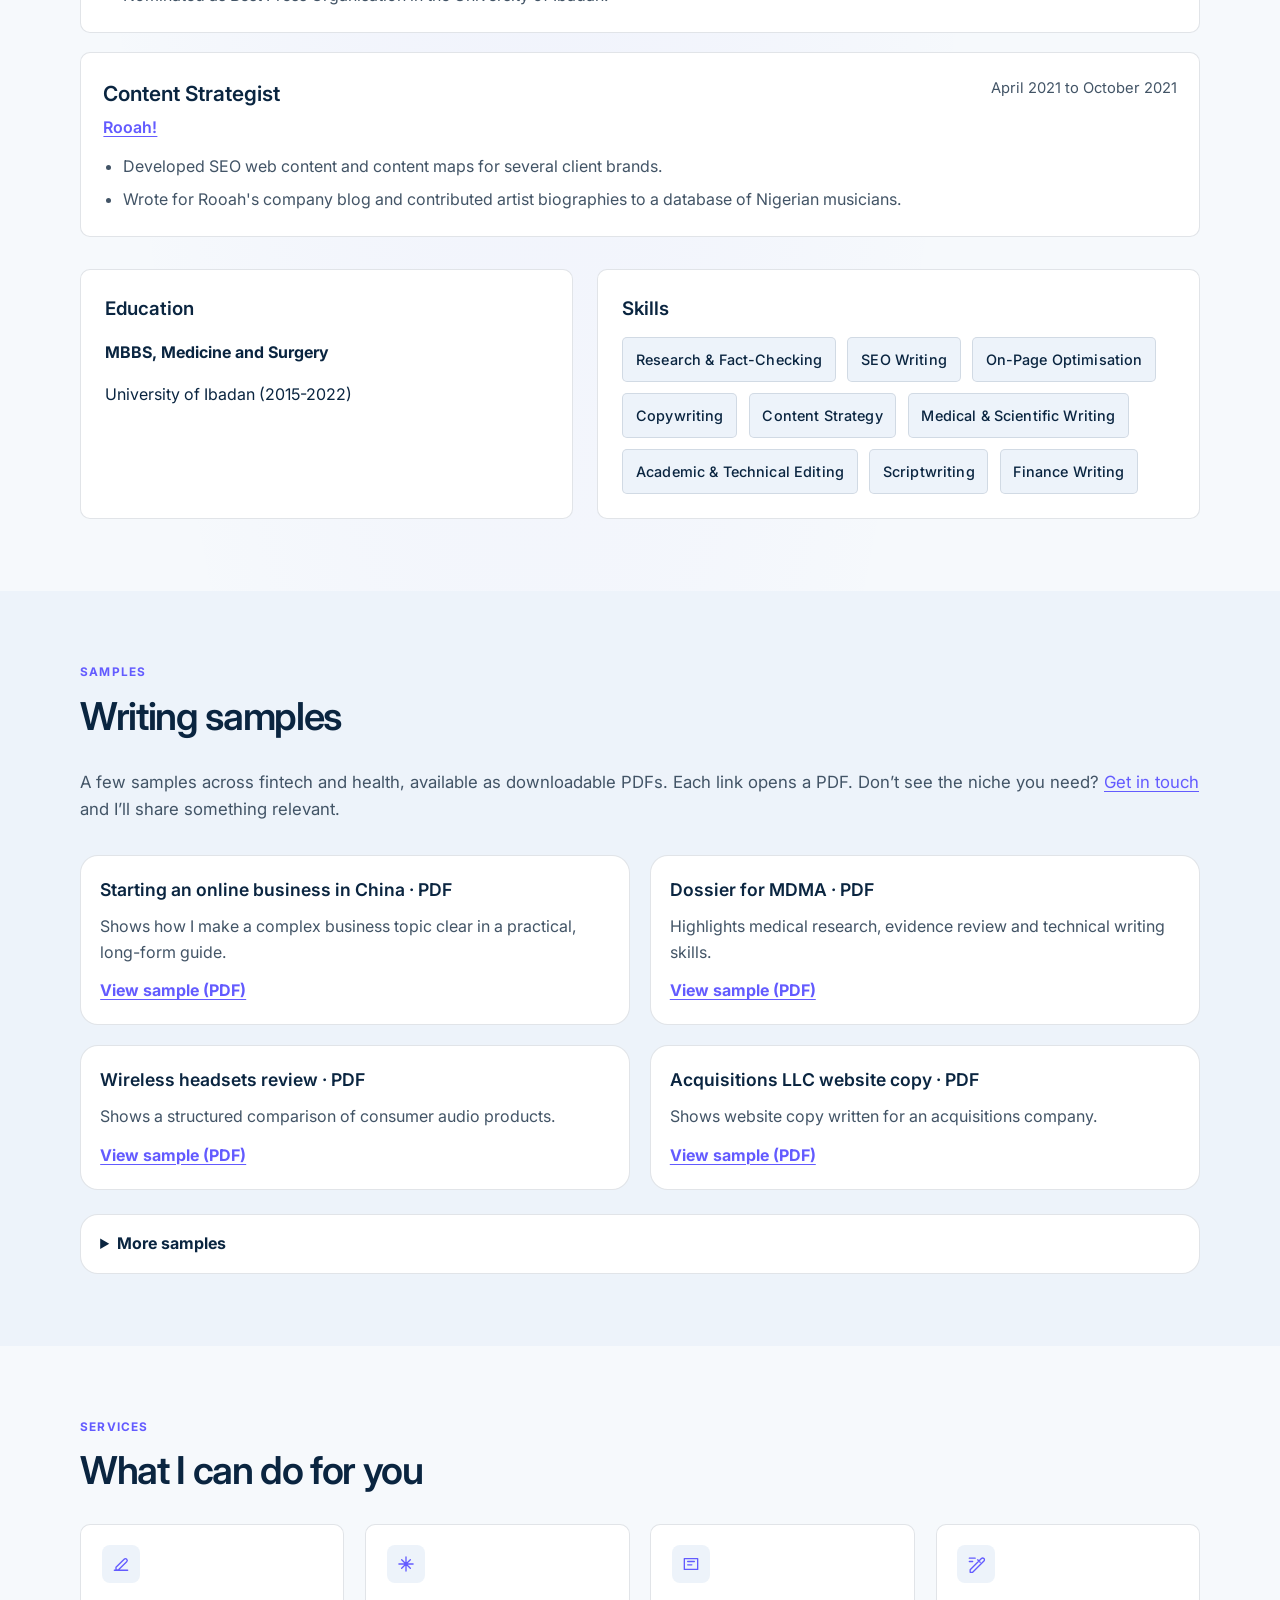
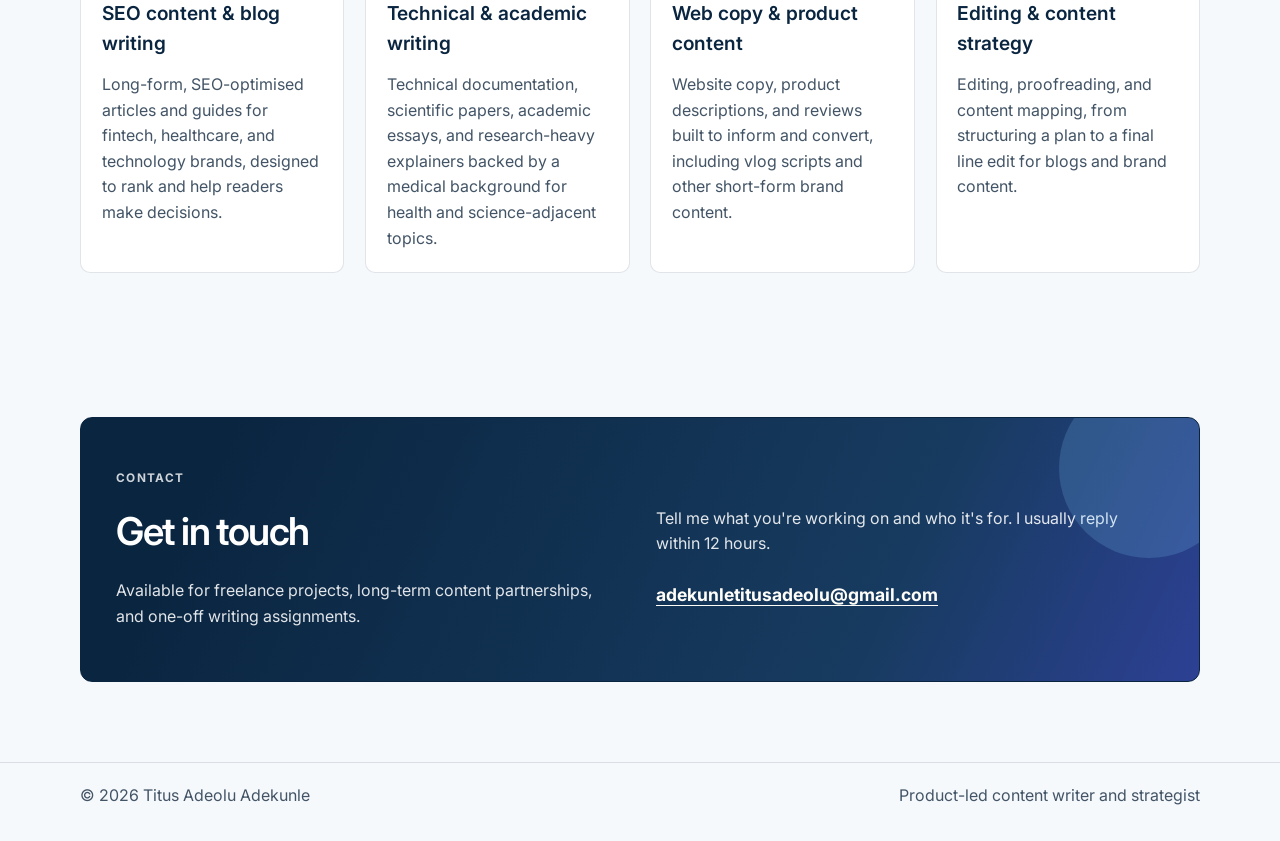
==== commit a76bafba: "Feature Acquisitions sample without duplication Co-authored-by: Copilot <223556219+Copilot@users.nor" ====
--- a/index.html
+++ b/index.html
@@ -346,6 +346,11 @@
               <p>Shows a structured comparison of consumer audio products.</p>
               <a href="https://2576a780-400b-4d87-8ac1-bfe70f82f443.filesusr.com/ugd/6cc49d_5979c62f0d004f69ba52a28ffc71bd6c.pdf" target="_blank" rel="noreferrer">View sample (PDF)</a>
             </article>
+            <article class="featured-sample">
+              <h3>Acquisitions LLC website copy · PDF</h3>
+              <p>Shows website copy written for an acquisitions company.</p>
+              <a href="https://2576a780-400b-4d87-8ac1-bfe70f82f443.filesusr.com/ugd/6cc49d_62cac4f91e024a7b9f0dc22a2345b3fd.pdf" target="_blank" rel="noreferrer">View sample (PDF)</a>
+            </article>
           </div>
 
           <details class="more-samples">
@@ -356,7 +361,6 @@
                 <ul>
                   <li><a href="https://2576a780-400b-4d87-8ac1-bfe70f82f443.filesusr.com/ugd/6cc49d_31d6e1fe45814f3b9604515e34655c3c.pdf" target="_blank" rel="noreferrer">Janitorial service website copy · PDF</a><span>Shows service-page messaging for a local business.</span></li>
                   <li><a href="https://2576a780-400b-4d87-8ac1-bfe70f82f443.filesusr.com/ugd/6cc49d_2d2de807876940ae8221710ce22aeaf8.pdf" target="_blank" rel="noreferrer">Media company website copy · PDF</a><span>Shows brand-focused web copy for a media business.</span></li>
-                  <li><a href="https://2576a780-400b-4d87-8ac1-bfe70f82f443.filesusr.com/ugd/6cc49d_62cac4f91e024a7b9f0dc22a2345b3fd.pdf" target="_blank" rel="noreferrer">Acquisitions LLC website copy · PDF</a><span>Shows website copy for Acquisitions LLC.</span></li>
                   <li><a href="https://2576a780-400b-4d87-8ac1-bfe70f82f443.filesusr.com/ugd/6cc49d_5e2dc0d248924e8a945a0af9523ad88b.pdf" target="_blank" rel="noreferrer">Community Services and Health Training web copy · PDF</a><span>Shows web copy for a community services and health training provider.</span></li>
                 </ul>
               </div>
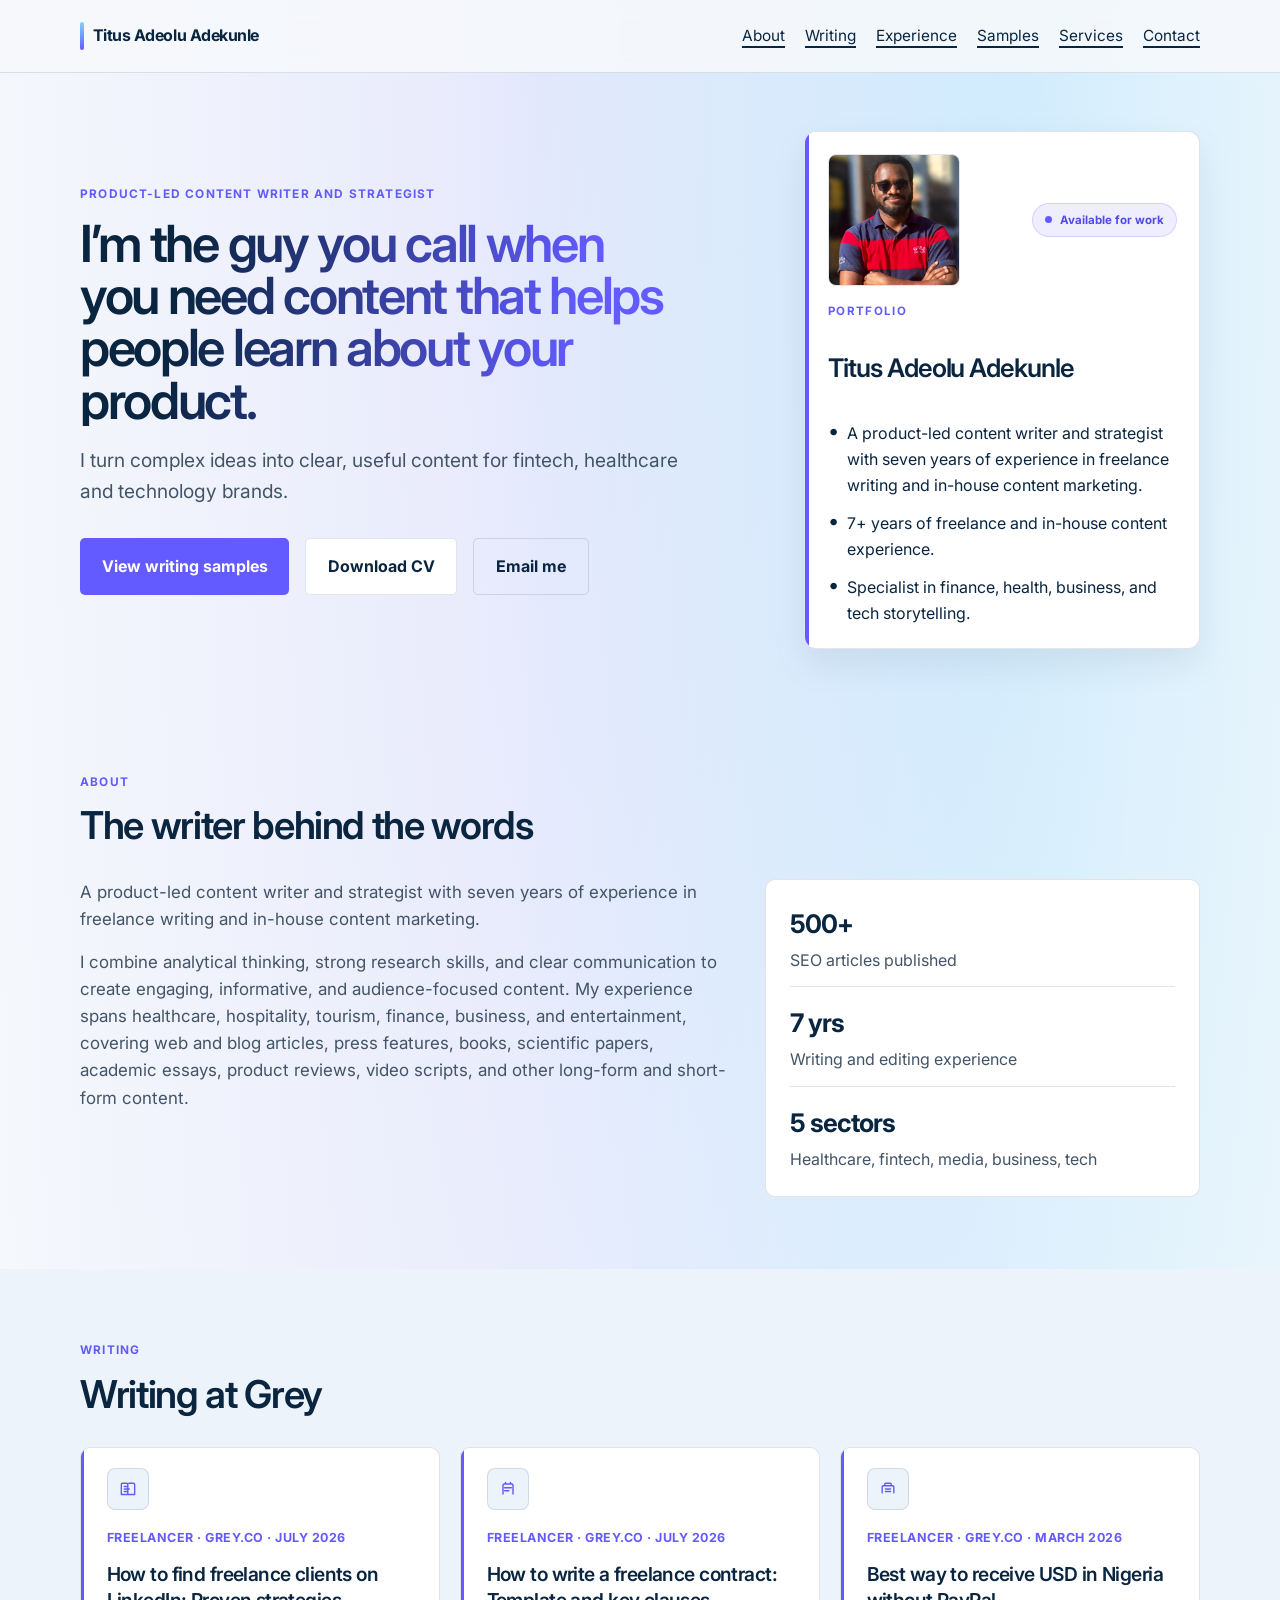
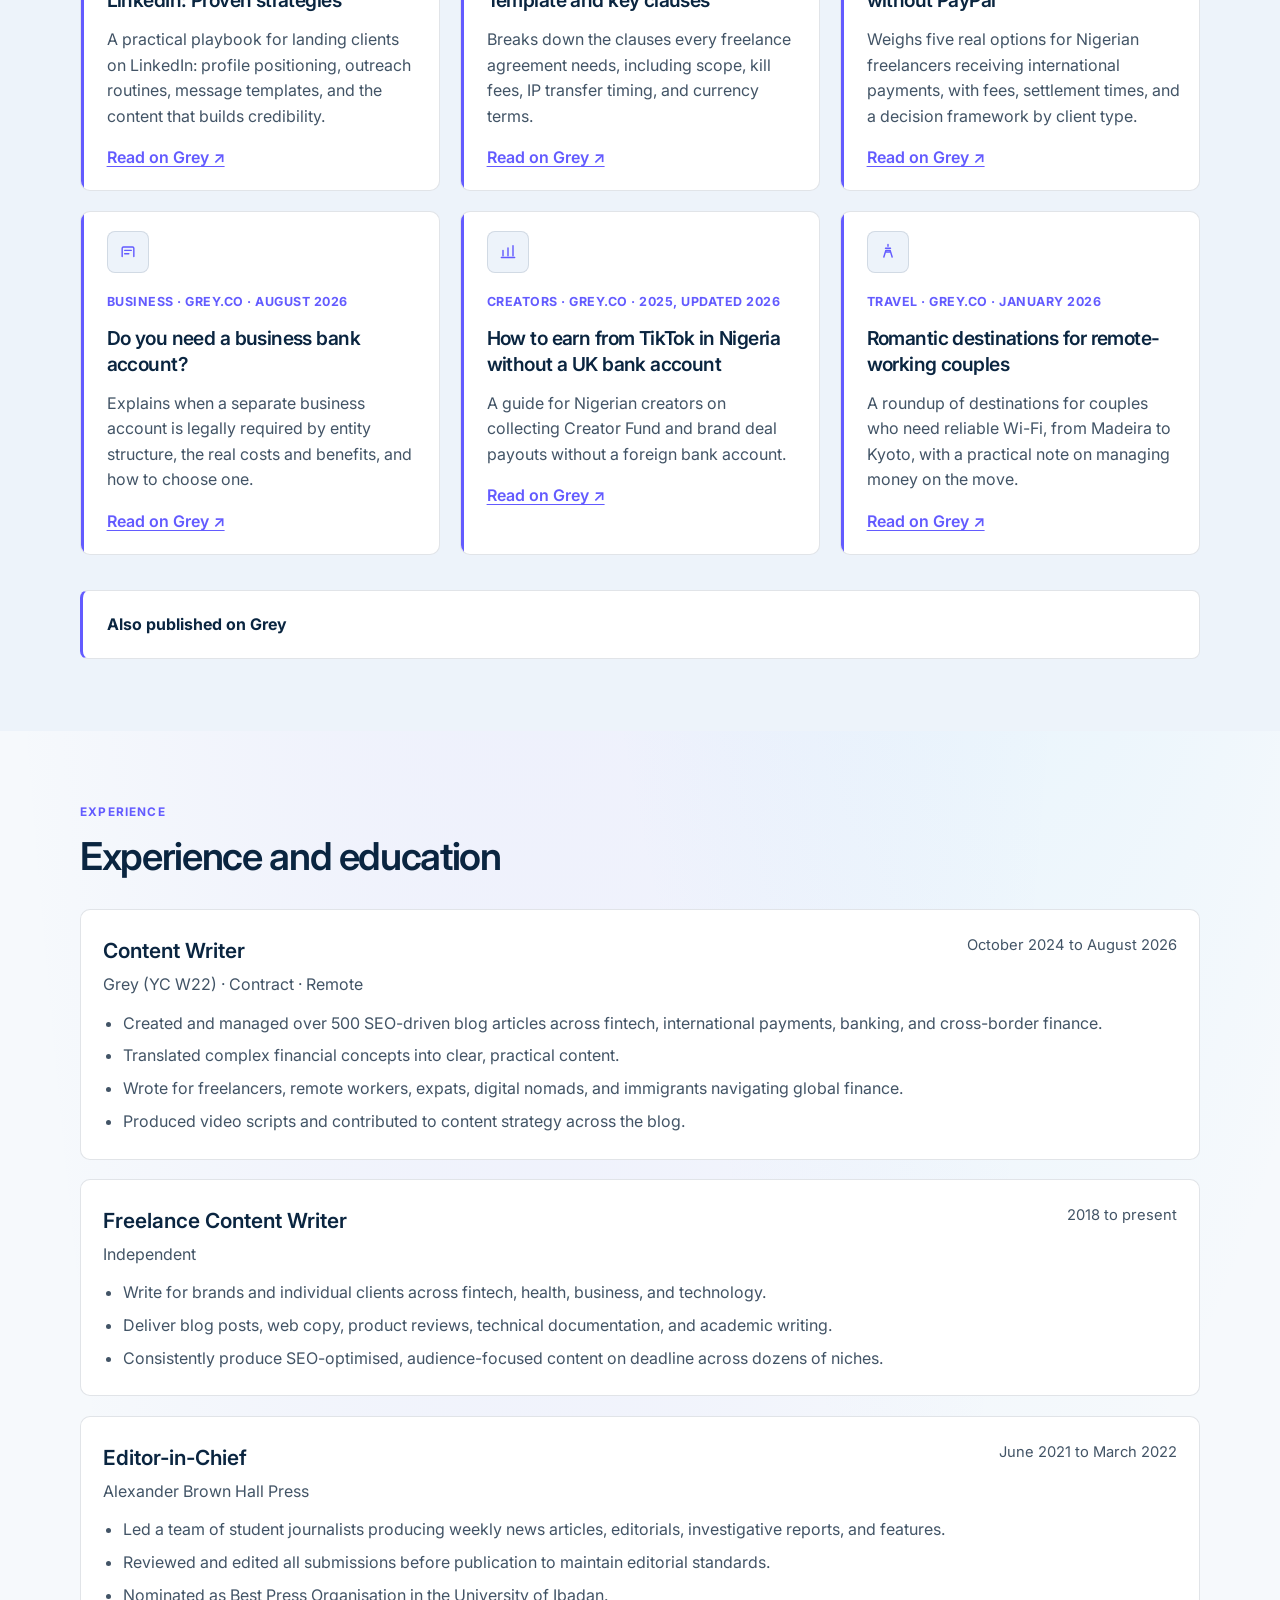
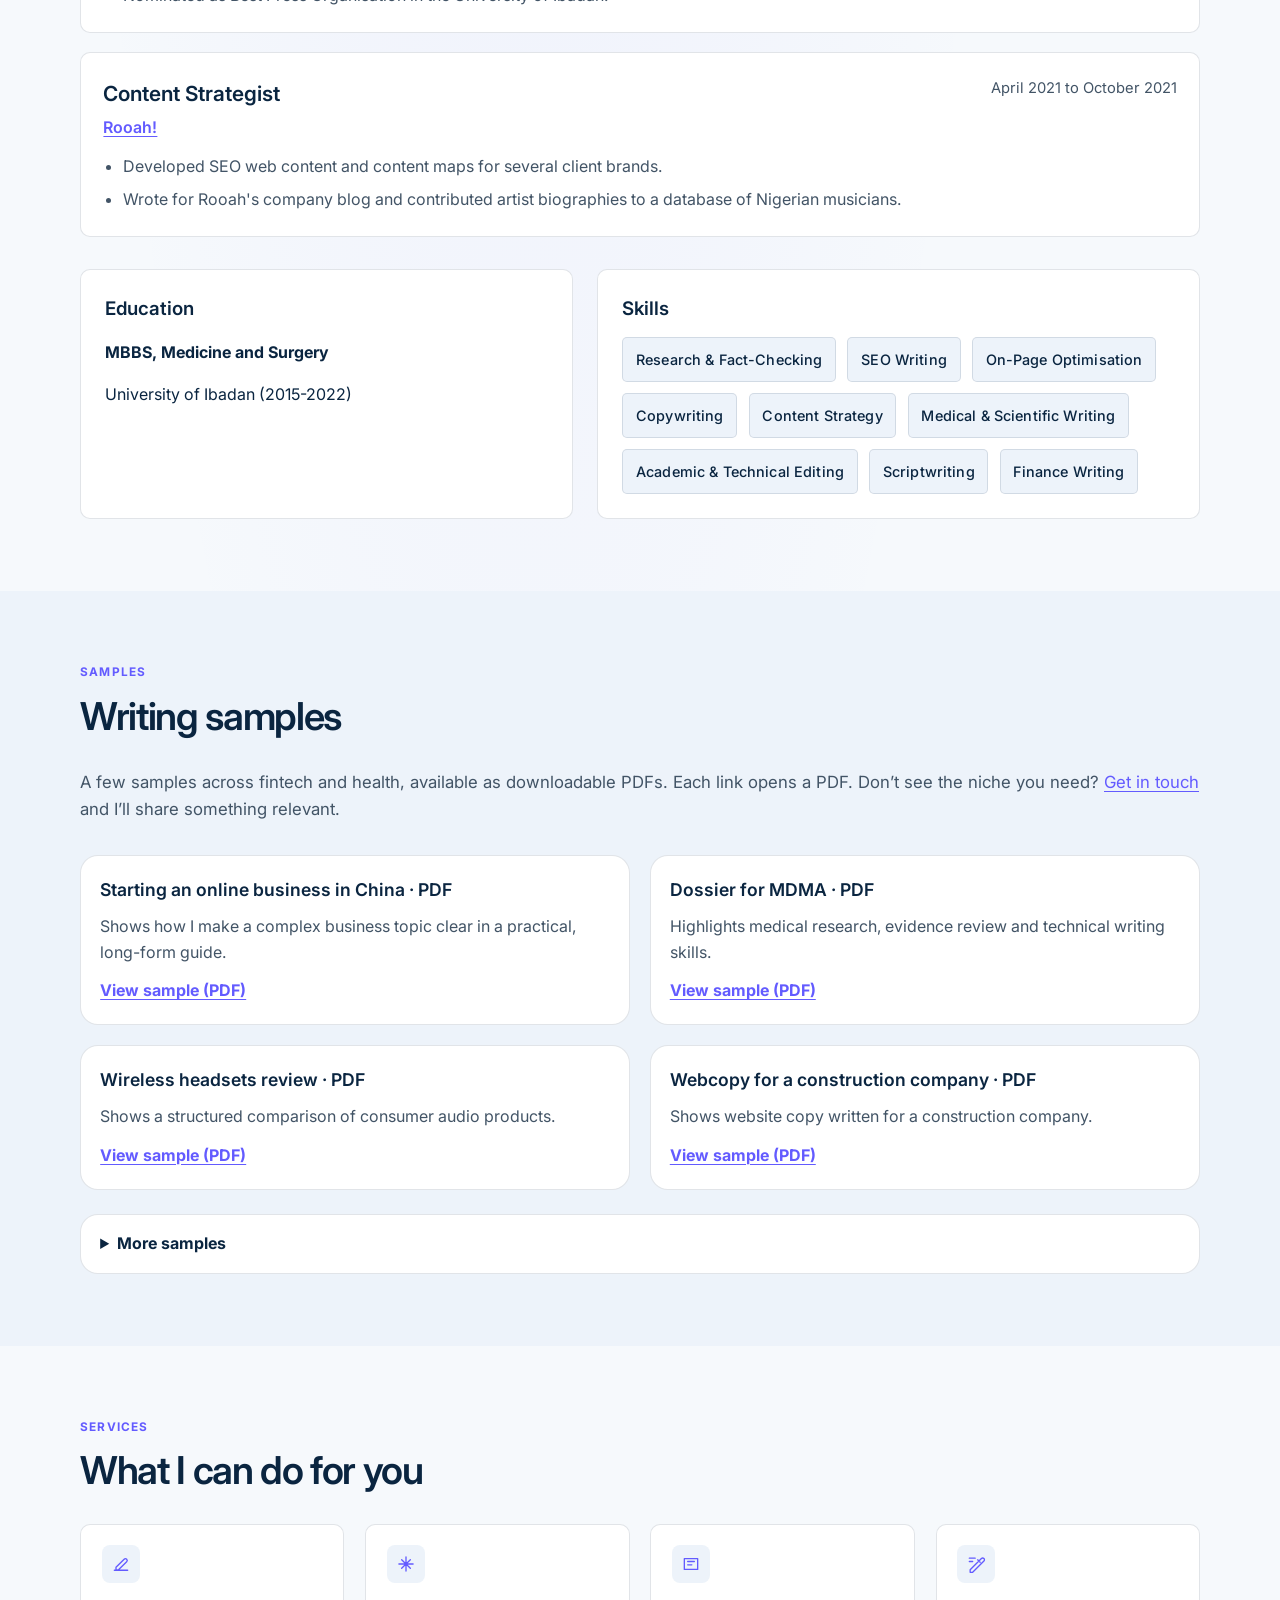
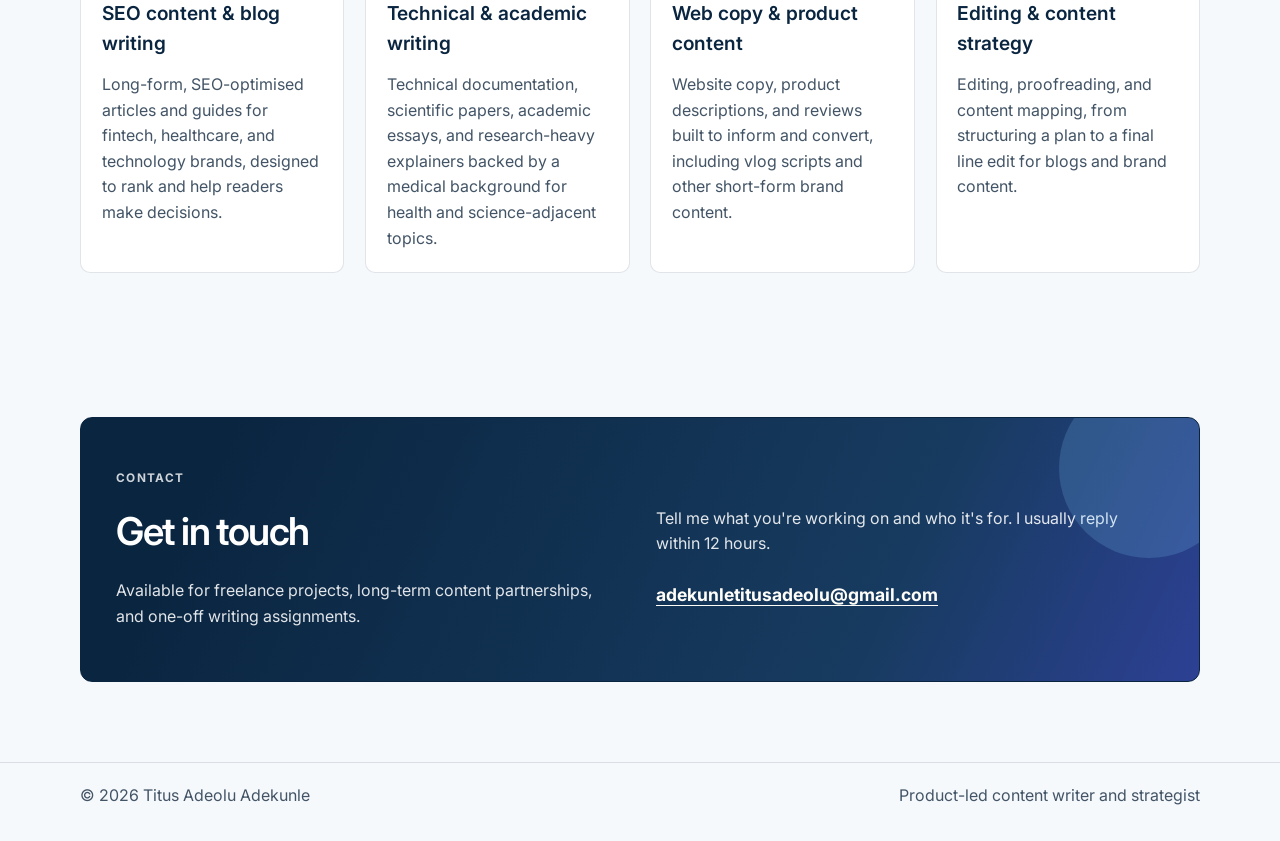
==== commit dab81077: "Rename featured construction web copy sample Co-authored-by: Copilot <223556219+Copilot@users.norepl" ====
--- a/index.html
+++ b/index.html
@@ -347,8 +347,8 @@
               <a href="https://2576a780-400b-4d87-8ac1-bfe70f82f443.filesusr.com/ugd/6cc49d_5979c62f0d004f69ba52a28ffc71bd6c.pdf" target="_blank" rel="noreferrer">View sample (PDF)</a>
             </article>
             <article class="featured-sample">
-              <h3>Acquisitions LLC website copy · PDF</h3>
-              <p>Shows website copy written for an acquisitions company.</p>
+              <h3>Webcopy for a construction company · PDF</h3>
+              <p>Shows website copy written for a construction company.</p>
               <a href="https://2576a780-400b-4d87-8ac1-bfe70f82f443.filesusr.com/ugd/6cc49d_62cac4f91e024a7b9f0dc22a2345b3fd.pdf" target="_blank" rel="noreferrer">View sample (PDF)</a>
             </article>
           </div>
